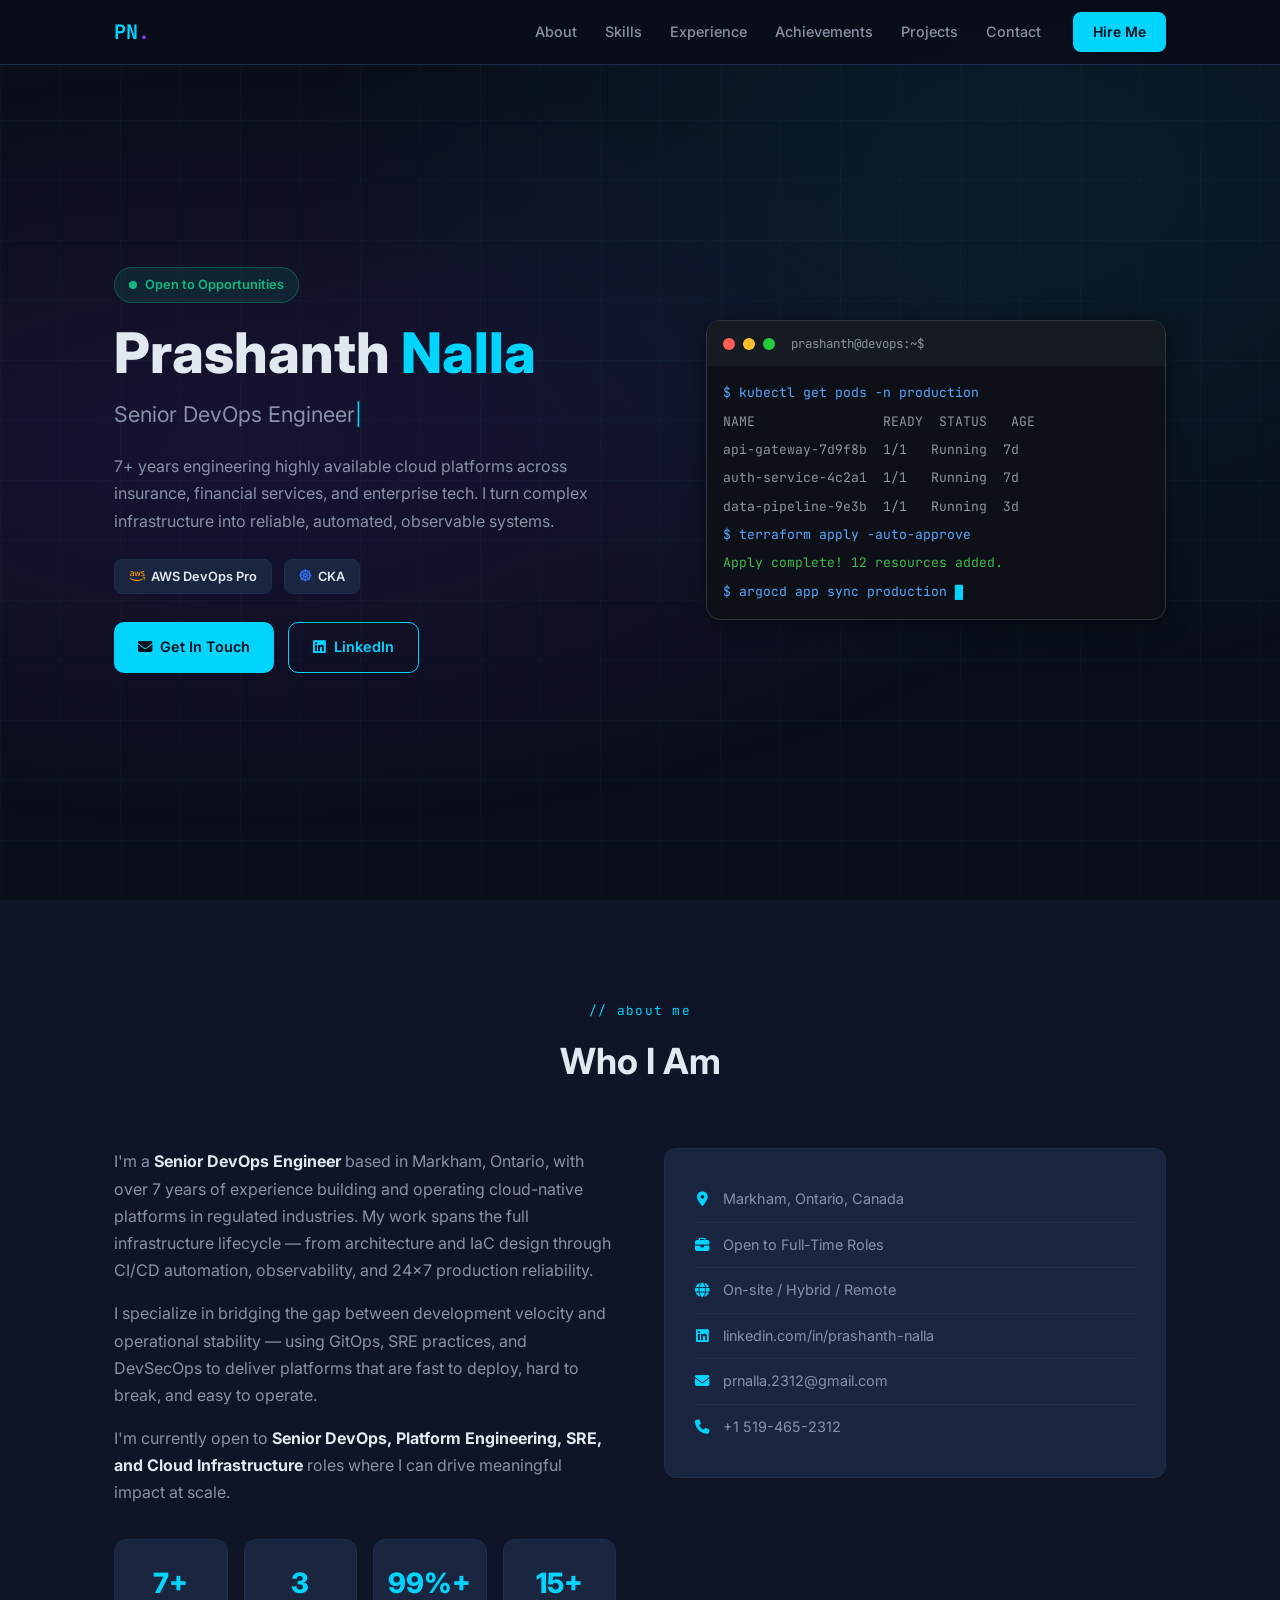
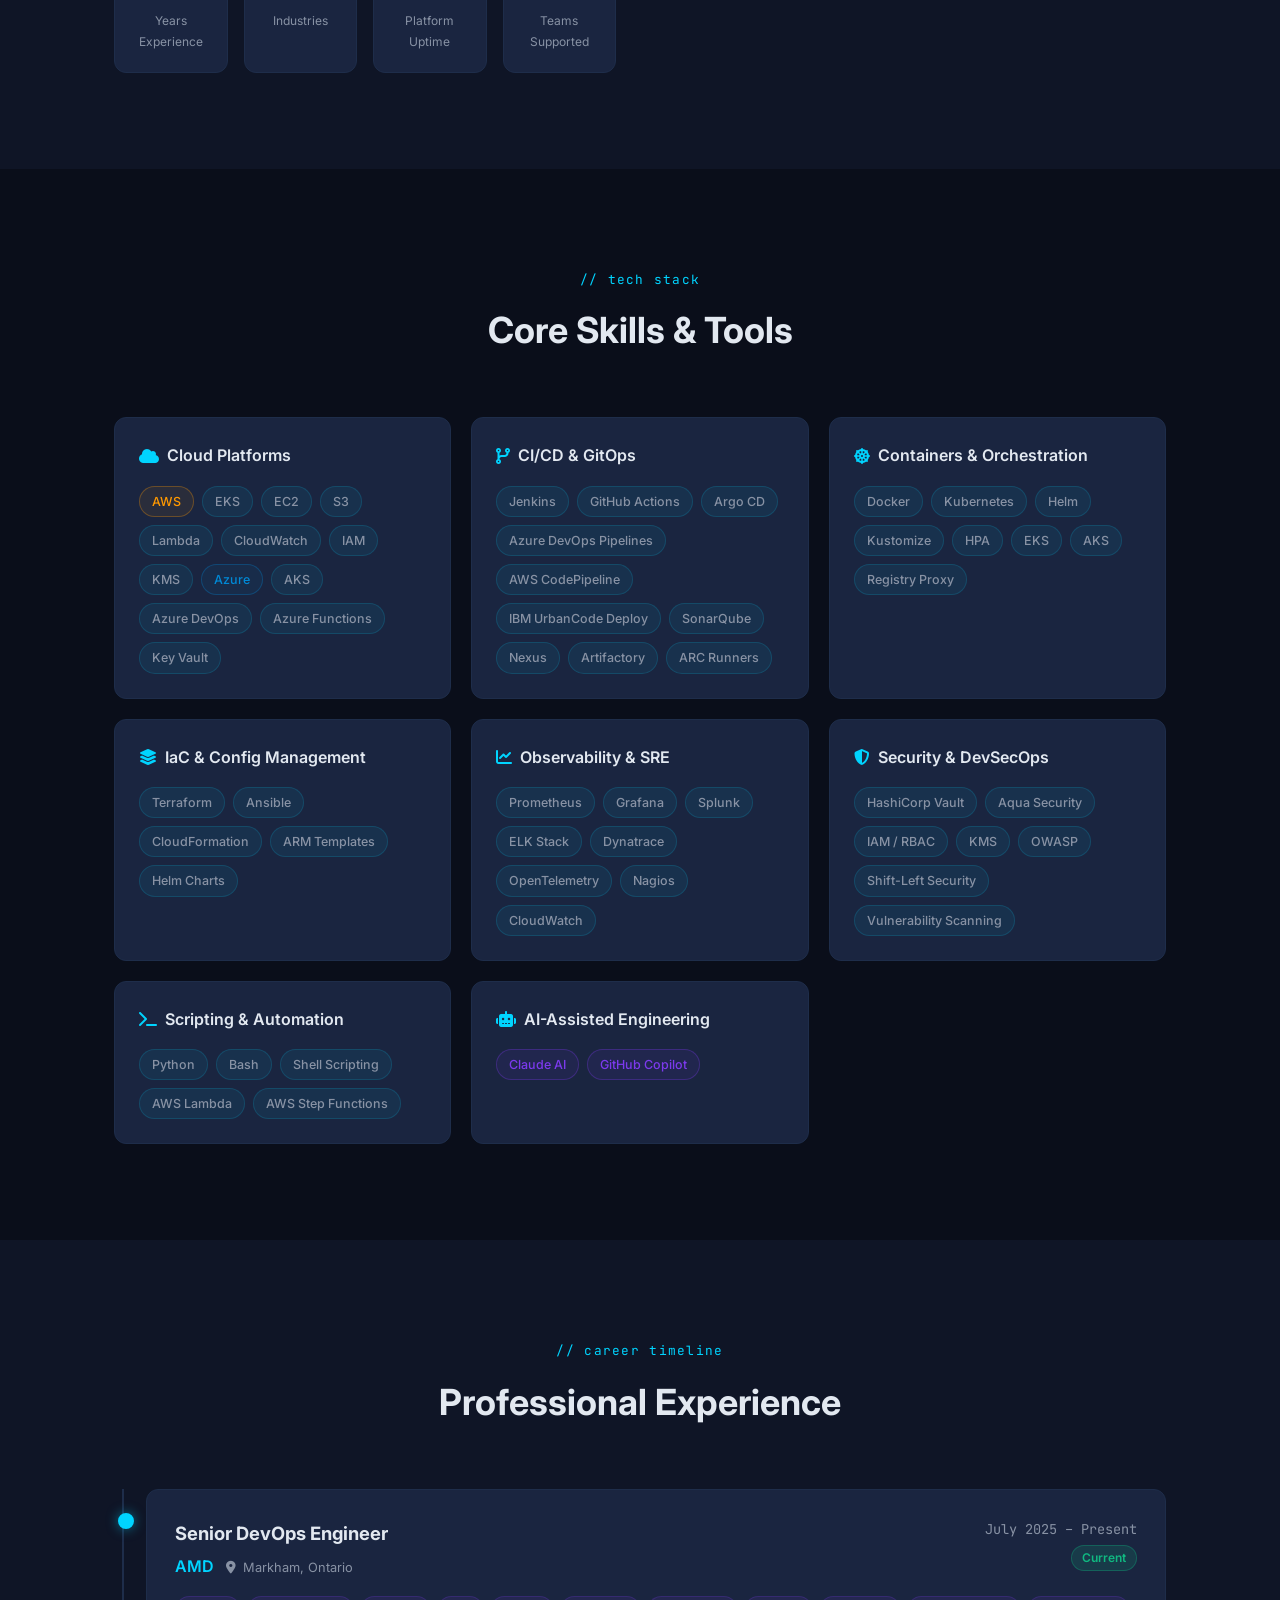
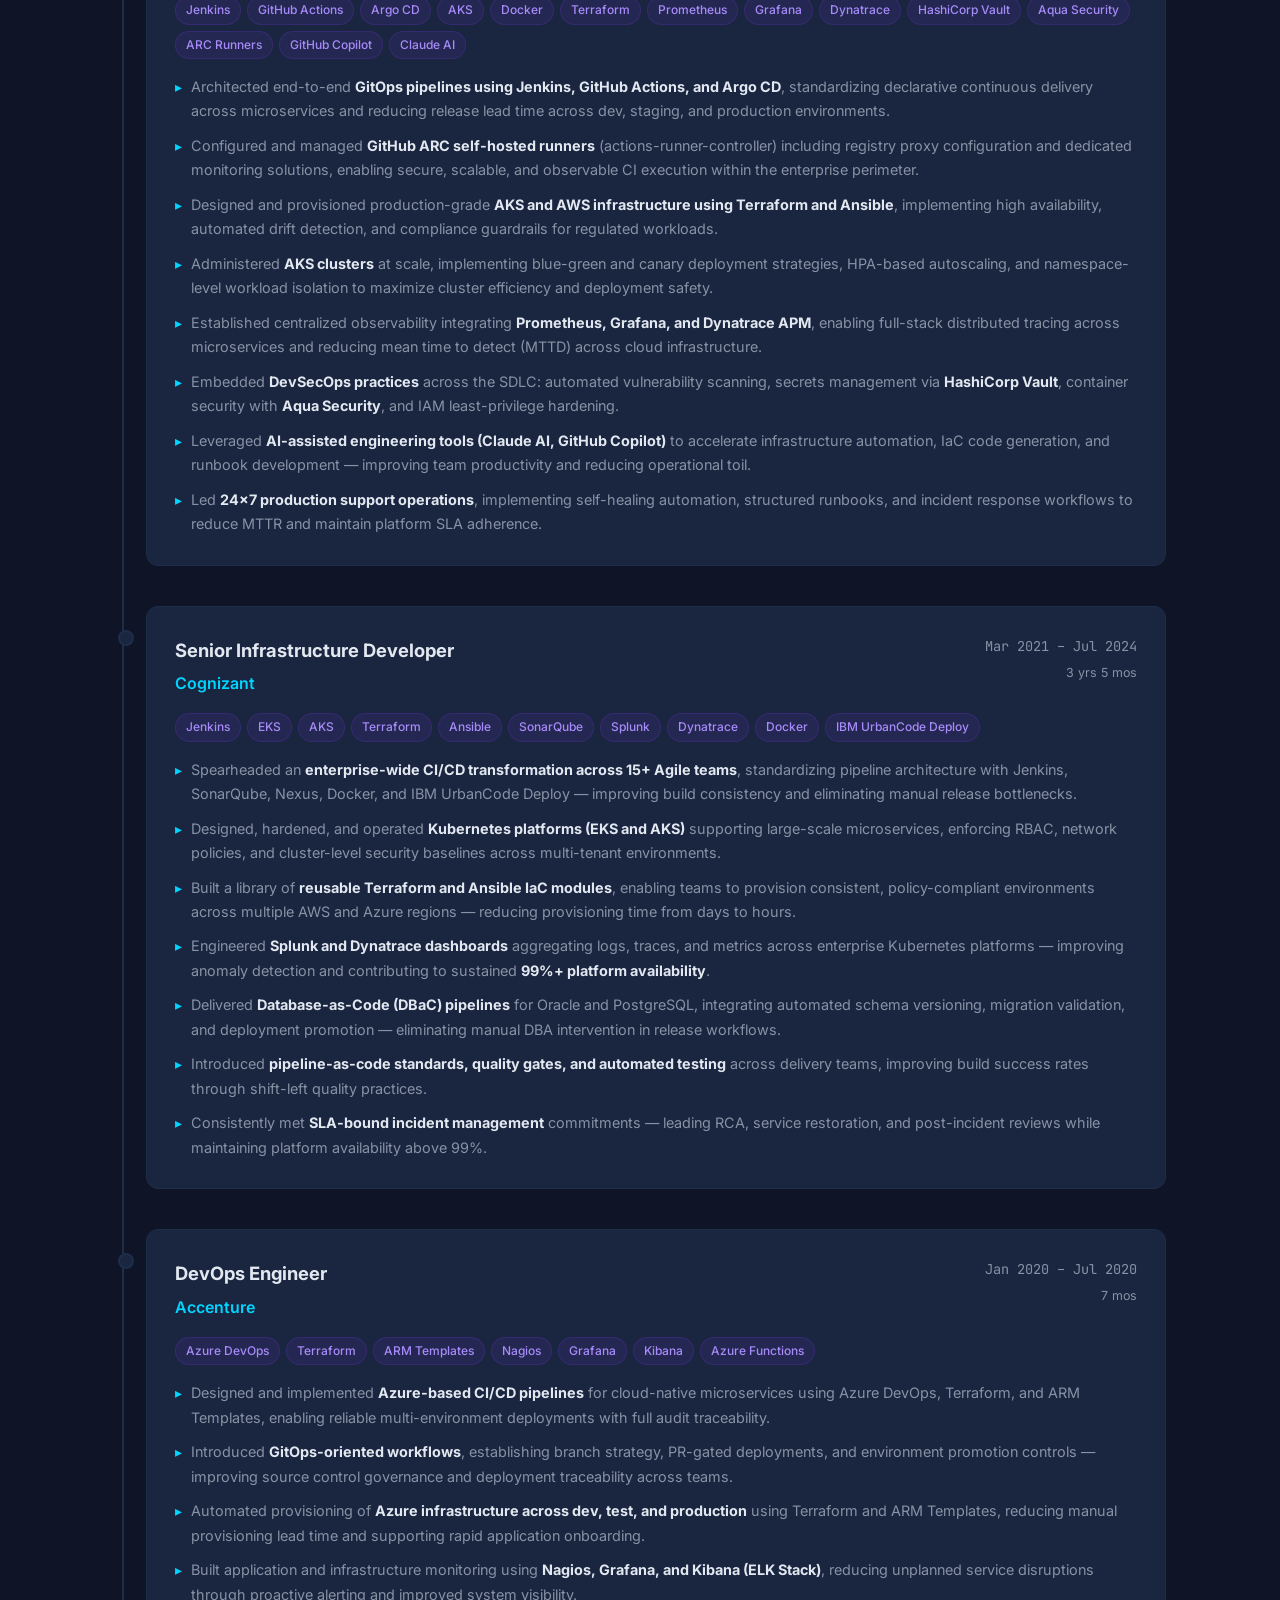
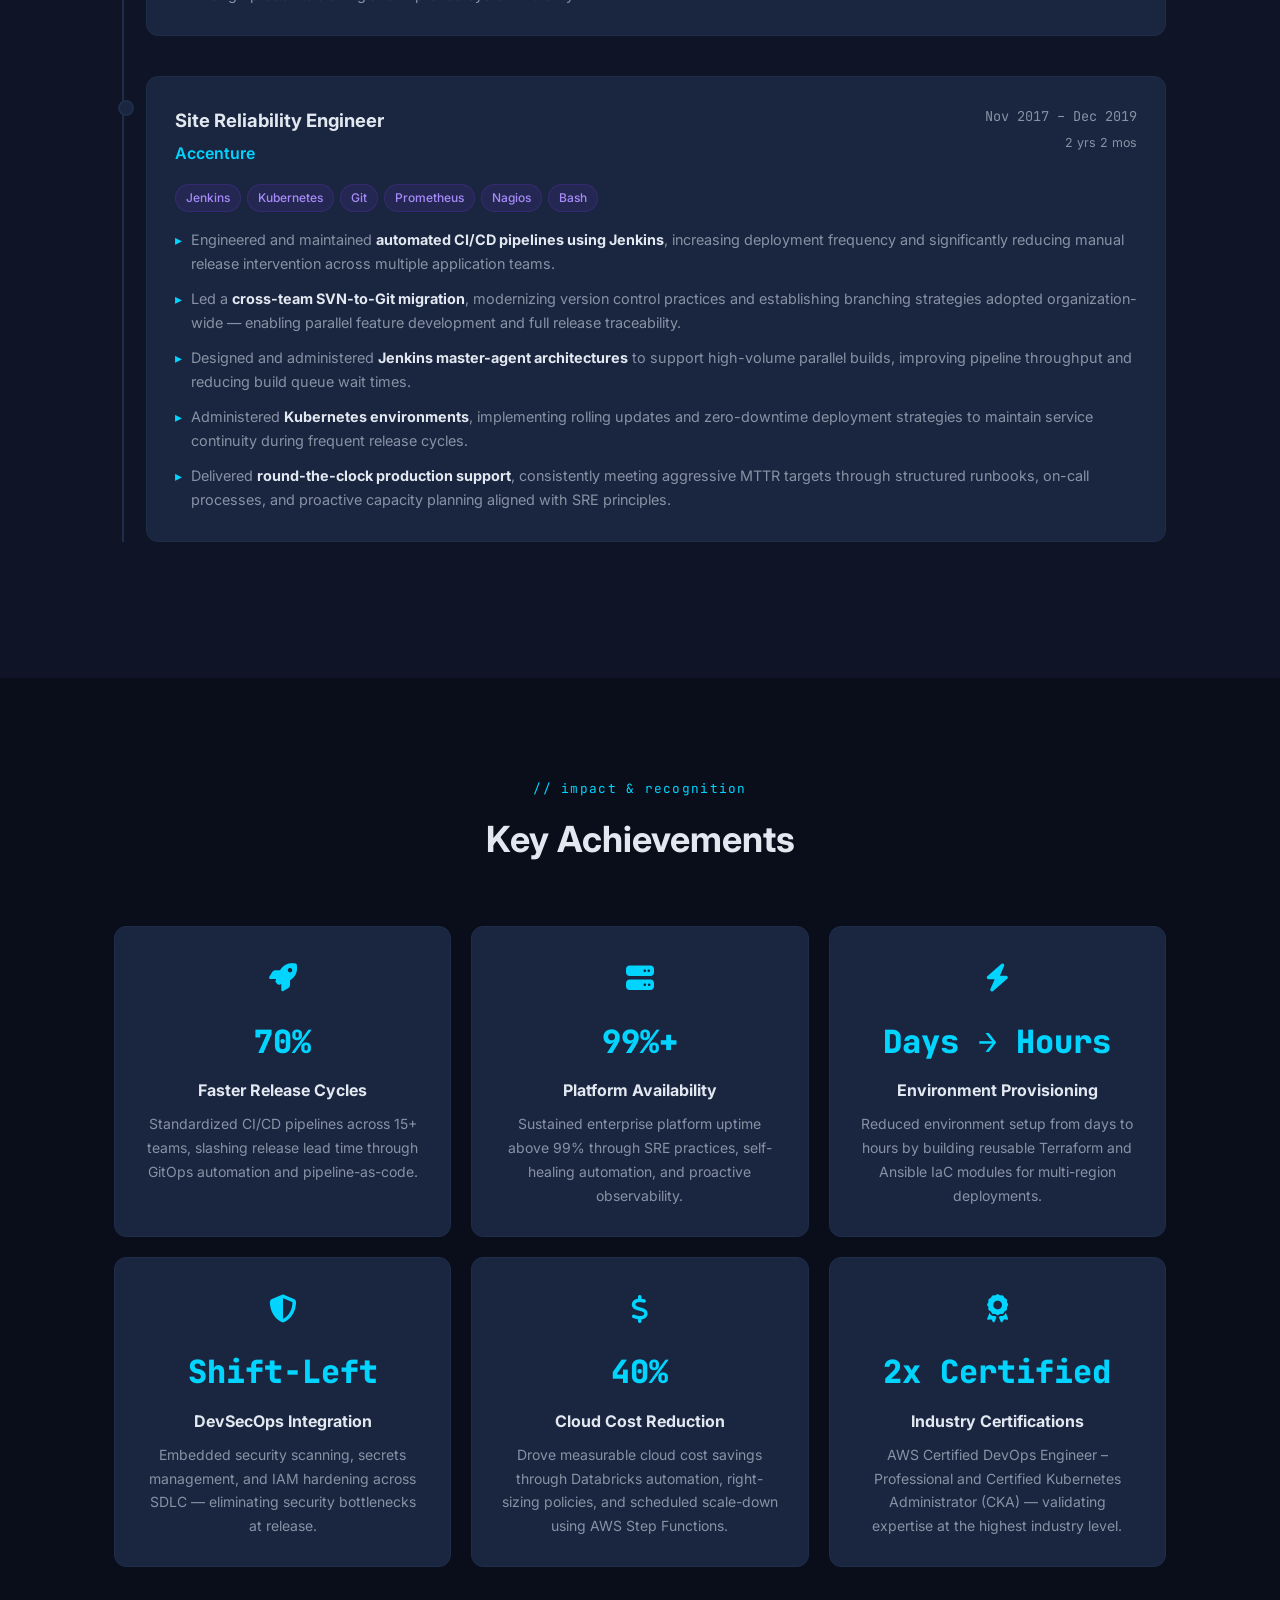
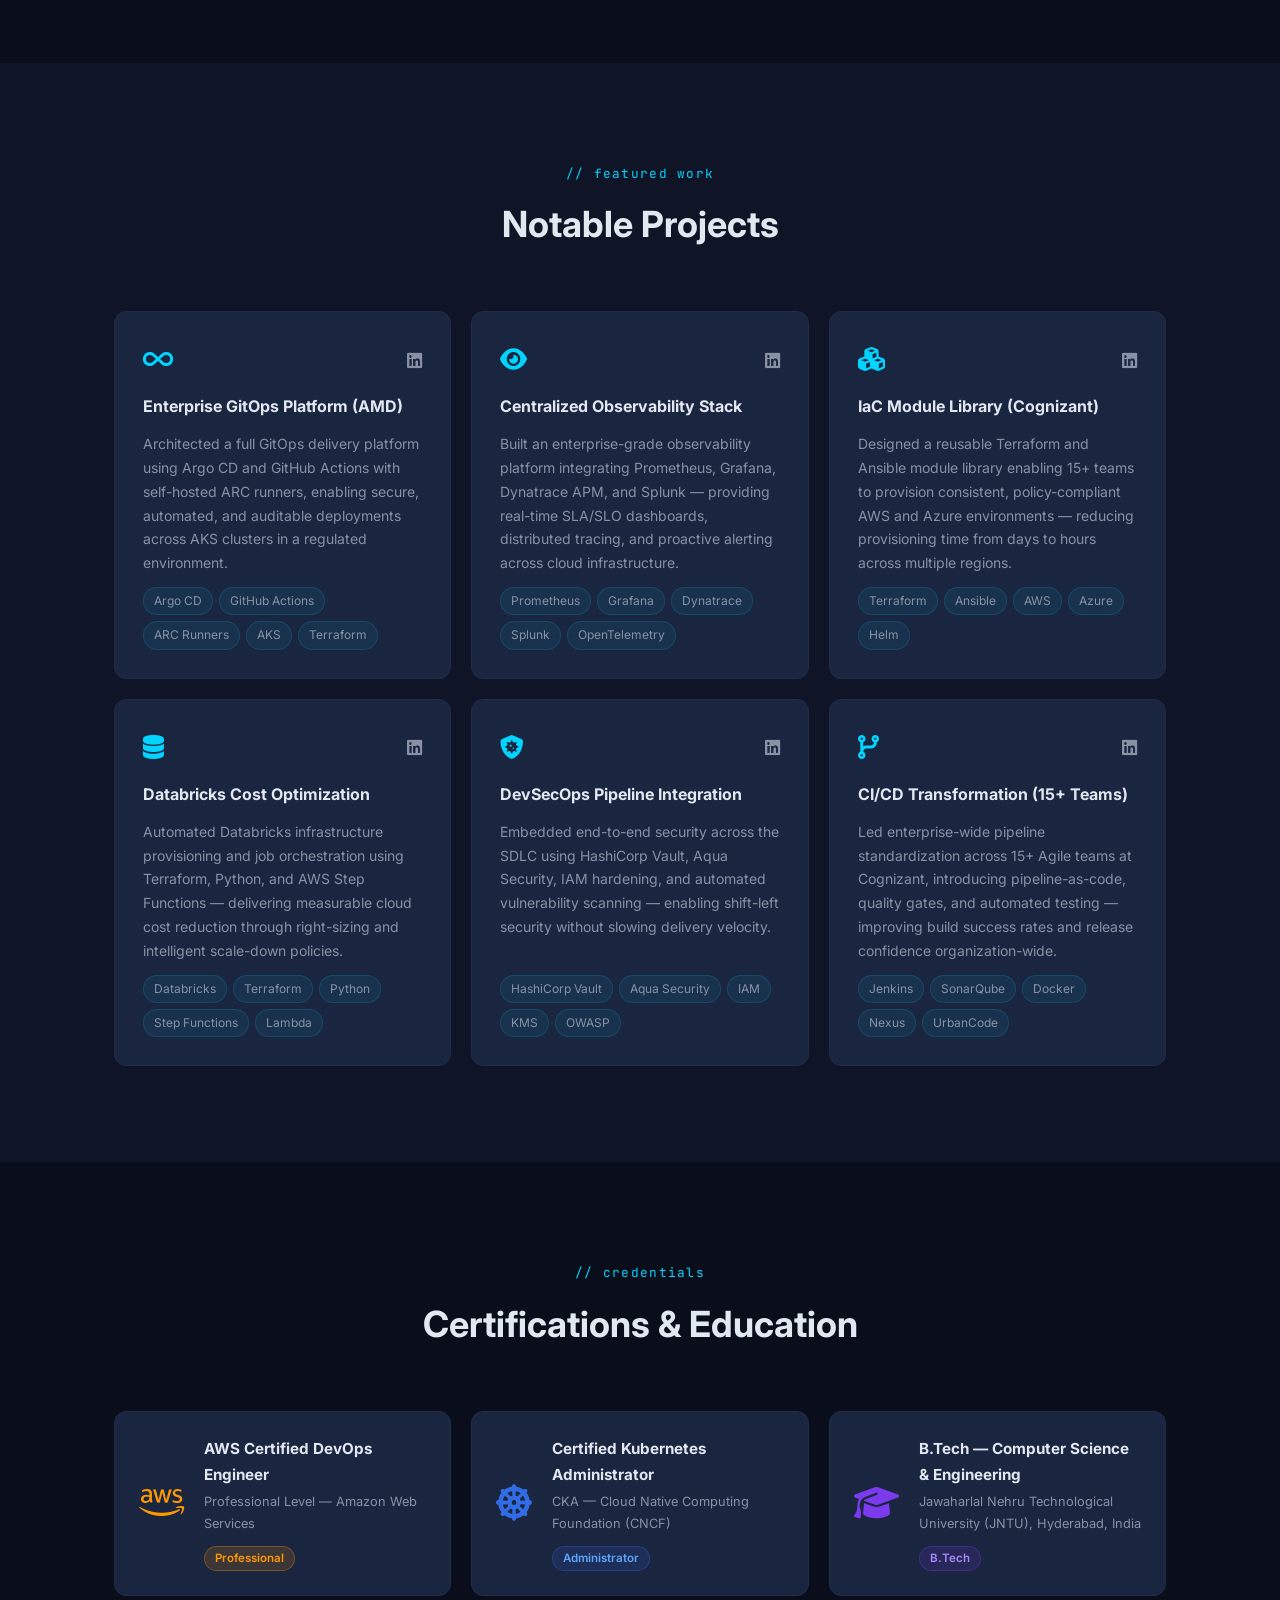
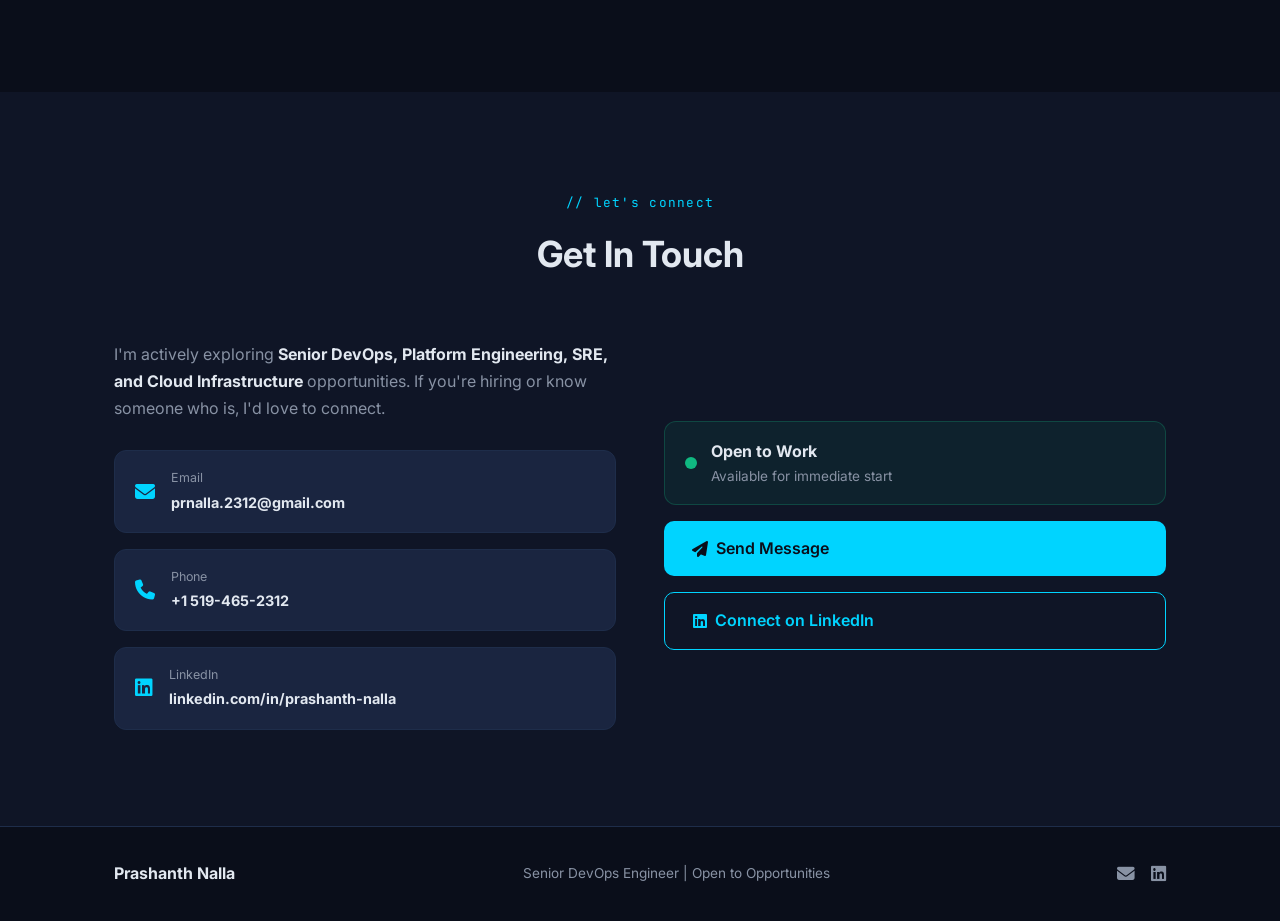
==== index.html @ 785911d6 "Add new professional portfolio site Complete rebuild with modern dark theme, updated experience (AMD" ====
<!DOCTYPE html>
<html lang="en">
<head>
  <meta charset="UTF-8" />
  <meta name="viewport" content="width=device-width, initial-scale=1.0" />
  <meta name="description" content="Prashanth Nalla — Senior DevOps Engineer specializing in Cloud, SRE, GitOps, and Platform Engineering. Open to new opportunities." />
  <meta name="keywords" content="DevOps Engineer, SRE, Platform Engineering, Kubernetes, AWS, Azure, Terraform, GitOps, Cloud Infrastructure" />
  <meta name="author" content="Prashanth Nalla" />
  <title>Prashanth Nalla | Senior DevOps Engineer</title>
  <link rel="stylesheet" href="style.css" />
  <link rel="preconnect" href="https://fonts.googleapis.com" />
  <link rel="preconnect" href="https://fonts.gstatic.com" crossorigin />
  <link href="https://fonts.googleapis.com/css2?family=Inter:wght@300;400;500;600;700&family=JetBrains+Mono:wght@400;500&display=swap" rel="stylesheet" />
  <link rel="stylesheet" href="https://cdnjs.cloudflare.com/ajax/libs/font-awesome/6.5.0/css/all.min.css" />
</head>
<body>

  <!-- NAV -->
  <nav id="navbar">
    <div class="nav-container">
      <a href="#hero" class="nav-logo">PN<span class="dot">.</span></a>
      <ul class="nav-links">
        <li><a href="#about">About</a></li>
        <li><a href="#skills">Skills</a></li>
        <li><a href="#experience">Experience</a></li>
        <li><a href="#achievements">Achievements</a></li>
        <li><a href="#projects">Projects</a></li>
        <li><a href="#contact">Contact</a></li>
      </ul>
      <a href="#contact" class="nav-cta">Hire Me</a>
      <button class="hamburger" id="hamburger" aria-label="Toggle menu">
        <span></span><span></span><span></span>
      </button>
    </div>
  </nav>

  <!-- HERO -->
  <section id="hero">
    <div class="hero-bg">
      <div class="hero-grid"></div>
    </div>
    <div class="hero-content">
      <div class="hero-badge">
        <span class="badge-dot"></span>
        Open to Opportunities
      </div>
      <h1 class="hero-name">Prashanth <span class="accent">Nalla</span></h1>
      <h2 class="hero-title">
        <span class="typing-text" id="typingText"></span><span class="cursor">|</span>
      </h2>
      <p class="hero-summary">
        7+ years engineering highly available cloud platforms across insurance, financial services, and enterprise tech.
        I turn complex infrastructure into reliable, automated, observable systems.
      </p>
      <div class="hero-certs">
        <span class="cert-badge"><i class="fab fa-aws"></i> AWS DevOps Pro</span>
        <span class="cert-badge"><i class="fas fa-dharmachakra"></i> CKA</span>
      </div>
      <div class="hero-actions">
        <a href="mailto:prnalla.2312@gmail.com" class="btn btn-primary"><i class="fas fa-envelope"></i> Get In Touch</a>
        <a href="https://linkedin.com/in/prashanth-nalla-b593a0353" target="_blank" class="btn btn-secondary"><i class="fab fa-linkedin"></i> LinkedIn</a>
      </div>
    </div>
    <div class="hero-terminal">
      <div class="terminal-header">
        <span class="t-dot red"></span>
        <span class="t-dot yellow"></span>
        <span class="t-dot green"></span>
        <span class="t-title">prashanth@devops:~$</span>
      </div>
      <div class="terminal-body">
        <div class="t-line"><span class="t-cmd">$ kubectl get pods -n production</span></div>
        <div class="t-line t-out">NAME&nbsp;&nbsp;&nbsp;&nbsp;&nbsp;&nbsp;&nbsp;&nbsp;&nbsp;&nbsp;&nbsp;&nbsp;&nbsp;&nbsp;&nbsp;&nbsp;READY&nbsp;&nbsp;STATUS&nbsp;&nbsp;&nbsp;AGE</div>
        <div class="t-line t-out">api-gateway-7d9f8b&nbsp;&nbsp;1/1&nbsp;&nbsp;&nbsp;Running&nbsp;&nbsp;7d</div>
        <div class="t-line t-out">auth-service-4c2a1&nbsp;&nbsp;1/1&nbsp;&nbsp;&nbsp;Running&nbsp;&nbsp;7d</div>
        <div class="t-line t-out">data-pipeline-9e3b&nbsp;&nbsp;1/1&nbsp;&nbsp;&nbsp;Running&nbsp;&nbsp;3d</div>
        <div class="t-line"><span class="t-cmd">$ terraform apply -auto-approve</span></div>
        <div class="t-line t-success">Apply complete! 12 resources added.</div>
        <div class="t-line"><span class="t-cmd">$ argocd app sync production <span class="t-blink">&#9607;</span></span></div>
      </div>
    </div>
  </section>

  <!-- ABOUT -->
  <section id="about">
    <div class="container">
      <div class="section-header">
        <span class="section-tag">// about me</span>
        <h2>Who I Am</h2>
      </div>
      <div class="about-grid">
        <div class="about-text">
          <p>
            I'm a <strong>Senior DevOps Engineer</strong> based in Markham, Ontario, with over 7 years of experience
            building and operating cloud-native platforms in regulated industries. My work spans the full infrastructure
            lifecycle — from architecture and IaC design through CI/CD automation, observability, and 24x7 production reliability.
          </p>
          <p>
            I specialize in bridging the gap between development velocity and operational stability — using GitOps,
            SRE practices, and DevSecOps to deliver platforms that are fast to deploy, hard to break, and easy to operate.
          </p>
          <p>
            I'm currently open to <strong>Senior DevOps, Platform Engineering, SRE, and Cloud Infrastructure</strong> roles
            where I can drive meaningful impact at scale.
          </p>
          <div class="about-stats">
            <div class="stat"><span class="stat-num">7+</span><span class="stat-label">Years Experience</span></div>
            <div class="stat"><span class="stat-num">3</span><span class="stat-label">Industries</span></div>
            <div class="stat"><span class="stat-num">99%+</span><span class="stat-label">Platform Uptime</span></div>
            <div class="stat"><span class="stat-num">15+</span><span class="stat-label">Teams Supported</span></div>
          </div>
        </div>
        <div class="about-info">
          <div class="info-card">
            <div class="info-item"><i class="fas fa-map-marker-alt"></i><span>Markham, Ontario, Canada</span></div>
            <div class="info-item"><i class="fas fa-briefcase"></i><span>Open to Full-Time Roles</span></div>
            <div class="info-item"><i class="fas fa-globe"></i><span>On-site / Hybrid / Remote</span></div>
            <div class="info-item"><i class="fab fa-linkedin"></i><a href="https://linkedin.com/in/prashanth-nalla-b593a0353" target="_blank">linkedin.com/in/prashanth-nalla</a></div>
            <div class="info-item"><i class="fas fa-envelope"></i><a href="mailto:prnalla.2312@gmail.com">prnalla.2312@gmail.com</a></div>
            <div class="info-item"><i class="fas fa-phone"></i><span>+1 519-465-2312</span></div>
          </div>
        </div>
      </div>
    </div>
  </section>

  <!-- SKILLS -->
  <section id="skills">
    <div class="container">
      <div class="section-header">
        <span class="section-tag">// tech stack</span>
        <h2>Core Skills &amp; Tools</h2>
      </div>
      <div class="skills-grid">

        <div class="skill-category">
          <div class="skill-cat-header"><i class="fas fa-cloud"></i> Cloud Platforms</div>
          <div class="skill-tags">
            <span class="tag aws">AWS</span><span class="tag">EKS</span><span class="tag">EC2</span>
            <span class="tag">S3</span><span class="tag">Lambda</span><span class="tag">CloudWatch</span>
            <span class="tag">IAM</span><span class="tag">KMS</span>
            <span class="tag azure">Azure</span><span class="tag">AKS</span>
            <span class="tag">Azure DevOps</span><span class="tag">Azure Functions</span><span class="tag">Key Vault</span>
          </div>
        </div>

        <div class="skill-category">
          <div class="skill-cat-header"><i class="fas fa-code-branch"></i> CI/CD &amp; GitOps</div>
          <div class="skill-tags">
            <span class="tag">Jenkins</span><span class="tag">GitHub Actions</span><span class="tag">Argo CD</span>
            <span class="tag">Azure DevOps Pipelines</span><span class="tag">AWS CodePipeline</span>
            <span class="tag">IBM UrbanCode Deploy</span><span class="tag">SonarQube</span>
            <span class="tag">Nexus</span><span class="tag">Artifactory</span><span class="tag">ARC Runners</span>
          </div>
        </div>

        <div class="skill-category">
          <div class="skill-cat-header"><i class="fas fa-dharmachakra"></i> Containers &amp; Orchestration</div>
          <div class="skill-tags">
            <span class="tag">Docker</span><span class="tag">Kubernetes</span><span class="tag">Helm</span>
            <span class="tag">Kustomize</span><span class="tag">HPA</span><span class="tag">EKS</span>
            <span class="tag">AKS</span><span class="tag">Registry Proxy</span>
          </div>
        </div>

        <div class="skill-category">
          <div class="skill-cat-header"><i class="fas fa-layer-group"></i> IaC &amp; Config Management</div>
          <div class="skill-tags">
            <span class="tag">Terraform</span><span class="tag">Ansible</span><span class="tag">CloudFormation</span>
            <span class="tag">ARM Templates</span><span class="tag">Helm Charts</span>
          </div>
        </div>

        <div class="skill-category">
          <div class="skill-cat-header"><i class="fas fa-chart-line"></i> Observability &amp; SRE</div>
          <div class="skill-tags">
            <span class="tag">Prometheus</span><span class="tag">Grafana</span><span class="tag">Splunk</span>
            <span class="tag">ELK Stack</span><span class="tag">Dynatrace</span><span class="tag">OpenTelemetry</span>
            <span class="tag">Nagios</span><span class="tag">CloudWatch</span>
          </div>
        </div>

        <div class="skill-category">
          <div class="skill-cat-header"><i class="fas fa-shield-alt"></i> Security &amp; DevSecOps</div>
          <div class="skill-tags">
            <span class="tag">HashiCorp Vault</span><span class="tag">Aqua Security</span>
            <span class="tag">IAM / RBAC</span><span class="tag">KMS</span><span class="tag">OWASP</span>
            <span class="tag">Shift-Left Security</span><span class="tag">Vulnerability Scanning</span>
          </div>
        </div>

        <div class="skill-category">
          <div class="skill-cat-header"><i class="fas fa-terminal"></i> Scripting &amp; Automation</div>
          <div class="skill-tags">
            <span class="tag">Python</span><span class="tag">Bash</span><span class="tag">Shell Scripting</span>
            <span class="tag">AWS Lambda</span><span class="tag">AWS Step Functions</span>
          </div>
        </div>

        <div class="skill-category">
          <div class="skill-cat-header"><i class="fas fa-robot"></i> AI-Assisted Engineering</div>
          <div class="skill-tags">
            <span class="tag ai">Claude AI</span><span class="tag ai">GitHub Copilot</span>
          </div>
        </div>

      </div>
    </div>
  </section>

  <!-- EXPERIENCE -->
  <section id="experience">
    <div class="container">
      <div class="section-header">
        <span class="section-tag">// career timeline</span>
        <h2>Professional Experience</h2>
      </div>
      <div class="timeline">

        <!-- AMD -->
        <div class="timeline-item">
          <div class="timeline-marker current"></div>
          <div class="timeline-card">
            <div class="tc-header">
              <div>
                <h3 class="tc-role">Senior DevOps Engineer</h3>
                <div class="tc-company">AMD <span class="tc-location"><i class="fas fa-map-marker-alt"></i> Markham, Ontario</span></div>
              </div>
              <div class="tc-meta">
                <span class="tc-date">July 2025 – Present</span>
                <span class="tc-badge current-badge">Current</span>
              </div>
            </div>
            <div class="tc-stack">
              <span class="ts">Jenkins</span><span class="ts">GitHub Actions</span><span class="ts">Argo CD</span>
              <span class="ts">AKS</span><span class="ts">Docker</span><span class="ts">Terraform</span>
              <span class="ts">Prometheus</span><span class="ts">Grafana</span><span class="ts">Dynatrace</span>
              <span class="ts">HashiCorp Vault</span><span class="ts">Aqua Security</span>
              <span class="ts">ARC Runners</span><span class="ts">GitHub Copilot</span><span class="ts">Claude AI</span>
            </div>
            <ul class="tc-bullets">
              <li>Architected end-to-end <strong>GitOps pipelines using Jenkins, GitHub Actions, and Argo CD</strong>, standardizing declarative continuous delivery across microservices and reducing release lead time across dev, staging, and production environments.</li>
              <li>Configured and managed <strong>GitHub ARC self-hosted runners</strong> (actions-runner-controller) including registry proxy configuration and dedicated monitoring solutions, enabling secure, scalable, and observable CI execution within the enterprise perimeter.</li>
              <li>Designed and provisioned production-grade <strong>AKS and AWS infrastructure using Terraform and Ansible</strong>, implementing high availability, automated drift detection, and compliance guardrails for regulated workloads.</li>
              <li>Administered <strong>AKS clusters</strong> at scale, implementing blue-green and canary deployment strategies, HPA-based autoscaling, and namespace-level workload isolation to maximize cluster efficiency and deployment safety.</li>
              <li>Established centralized observability integrating <strong>Prometheus, Grafana, and Dynatrace APM</strong>, enabling full-stack distributed tracing across microservices and reducing mean time to detect (MTTD) across cloud infrastructure.</li>
              <li>Embedded <strong>DevSecOps practices</strong> across the SDLC: automated vulnerability scanning, secrets management via <strong>HashiCorp Vault</strong>, container security with <strong>Aqua Security</strong>, and IAM least-privilege hardening.</li>
              <li>Leveraged <strong>AI-assisted engineering tools (Claude AI, GitHub Copilot)</strong> to accelerate infrastructure automation, IaC code generation, and runbook development — improving team productivity and reducing operational toil.</li>
              <li>Led <strong>24x7 production support operations</strong>, implementing self-healing automation, structured runbooks, and incident response workflows to reduce MTTR and maintain platform SLA adherence.</li>
            </ul>
          </div>
        </div>

        <!-- Cognizant -->
        <div class="timeline-item">
          <div class="timeline-marker"></div>
          <div class="timeline-card">
            <div class="tc-header">
              <div>
                <h3 class="tc-role">Senior Infrastructure Developer</h3>
                <div class="tc-company">Cognizant</div>
              </div>
              <div class="tc-meta">
                <span class="tc-date">Mar 2021 – Jul 2024</span>
                <span class="tc-duration">3 yrs 5 mos</span>
              </div>
            </div>
            <div class="tc-stack">
              <span class="ts">Jenkins</span><span class="ts">EKS</span><span class="ts">AKS</span>
              <span class="ts">Terraform</span><span class="ts">Ansible</span><span class="ts">SonarQube</span>
              <span class="ts">Splunk</span><span class="ts">Dynatrace</span><span class="ts">Docker</span>
              <span class="ts">IBM UrbanCode Deploy</span>
            </div>
            <ul class="tc-bullets">
              <li>Spearheaded an <strong>enterprise-wide CI/CD transformation across 15+ Agile teams</strong>, standardizing pipeline architecture with Jenkins, SonarQube, Nexus, Docker, and IBM UrbanCode Deploy — improving build consistency and eliminating manual release bottlenecks.</li>
              <li>Designed, hardened, and operated <strong>Kubernetes platforms (EKS and AKS)</strong> supporting large-scale microservices, enforcing RBAC, network policies, and cluster-level security baselines across multi-tenant environments.</li>
              <li>Built a library of <strong>reusable Terraform and Ansible IaC modules</strong>, enabling teams to provision consistent, policy-compliant environments across multiple AWS and Azure regions — reducing provisioning time from days to hours.</li>
              <li>Engineered <strong>Splunk and Dynatrace dashboards</strong> aggregating logs, traces, and metrics across enterprise Kubernetes platforms — improving anomaly detection and contributing to sustained <strong>99%+ platform availability</strong>.</li>
              <li>Delivered <strong>Database-as-Code (DBaC) pipelines</strong> for Oracle and PostgreSQL, integrating automated schema versioning, migration validation, and deployment promotion — eliminating manual DBA intervention in release workflows.</li>
              <li>Introduced <strong>pipeline-as-code standards, quality gates, and automated testing</strong> across delivery teams, improving build success rates through shift-left quality practices.</li>
              <li>Consistently met <strong>SLA-bound incident management</strong> commitments — leading RCA, service restoration, and post-incident reviews while maintaining platform availability above 99%.</li>
            </ul>
          </div>
        </div>

        <!-- Accenture DevOps -->
        <div class="timeline-item">
          <div class="timeline-marker"></div>
          <div class="timeline-card">
            <div class="tc-header">
              <div>
                <h3 class="tc-role">DevOps Engineer</h3>
                <div class="tc-company">Accenture</div>
              </div>
              <div class="tc-meta">
                <span class="tc-date">Jan 2020 – Jul 2020</span>
                <span class="tc-duration">7 mos</span>
              </div>
            </div>
            <div class="tc-stack">
              <span class="ts">Azure DevOps</span><span class="ts">Terraform</span><span class="ts">ARM Templates</span>
              <span class="ts">Nagios</span><span class="ts">Grafana</span><span class="ts">Kibana</span><span class="ts">Azure Functions</span>
            </div>
            <ul class="tc-bullets">
              <li>Designed and implemented <strong>Azure-based CI/CD pipelines</strong> for cloud-native microservices using Azure DevOps, Terraform, and ARM Templates, enabling reliable multi-environment deployments with full audit traceability.</li>
              <li>Introduced <strong>GitOps-oriented workflows</strong>, establishing branch strategy, PR-gated deployments, and environment promotion controls — improving source control governance and deployment traceability across teams.</li>
              <li>Automated provisioning of <strong>Azure infrastructure across dev, test, and production</strong> using Terraform and ARM Templates, reducing manual provisioning lead time and supporting rapid application onboarding.</li>
              <li>Built application and infrastructure monitoring using <strong>Nagios, Grafana, and Kibana (ELK Stack)</strong>, reducing unplanned service disruptions through proactive alerting and improved system visibility.</li>
            </ul>
          </div>
        </div>

        <!-- Accenture SRE -->
        <div class="timeline-item">
          <div class="timeline-marker"></div>
          <div class="timeline-card">
            <div class="tc-header">
              <div>
                <h3 class="tc-role">Site Reliability Engineer</h3>
                <div class="tc-company">Accenture</div>
              </div>
              <div class="tc-meta">
                <span class="tc-date">Nov 2017 – Dec 2019</span>
                <span class="tc-duration">2 yrs 2 mos</span>
              </div>
            </div>
            <div class="tc-stack">
              <span class="ts">Jenkins</span><span class="ts">Kubernetes</span><span class="ts">Git</span>
              <span class="ts">Prometheus</span><span class="ts">Nagios</span><span class="ts">Bash</span>
            </div>
            <ul class="tc-bullets">
              <li>Engineered and maintained <strong>automated CI/CD pipelines using Jenkins</strong>, increasing deployment frequency and significantly reducing manual release intervention across multiple application teams.</li>
              <li>Led a <strong>cross-team SVN-to-Git migration</strong>, modernizing version control practices and establishing branching strategies adopted organization-wide — enabling parallel feature development and full release traceability.</li>
              <li>Designed and administered <strong>Jenkins master-agent architectures</strong> to support high-volume parallel builds, improving pipeline throughput and reducing build queue wait times.</li>
              <li>Administered <strong>Kubernetes environments</strong>, implementing rolling updates and zero-downtime deployment strategies to maintain service continuity during frequent release cycles.</li>
              <li>Delivered <strong>round-the-clock production support</strong>, consistently meeting aggressive MTTR targets through structured runbooks, on-call processes, and proactive capacity planning aligned with SRE principles.</li>
            </ul>
          </div>
        </div>

      </div>
    </div>
  </section>

  <!-- ACHIEVEMENTS -->
  <section id="achievements">
    <div class="container">
      <div class="section-header">
        <span class="section-tag">// impact &amp; recognition</span>
        <h2>Key Achievements</h2>
      </div>
      <div class="achievements-grid">
        <div class="achievement-card">
          <div class="ach-icon"><i class="fas fa-rocket"></i></div>
          <div class="ach-metric">70%</div>
          <div class="ach-title">Faster Release Cycles</div>
          <p>Standardized CI/CD pipelines across 15+ teams, slashing release lead time through GitOps automation and pipeline-as-code.</p>
        </div>
        <div class="achievement-card">
          <div class="ach-icon"><i class="fas fa-server"></i></div>
          <div class="ach-metric">99%+</div>
          <div class="ach-title">Platform Availability</div>
          <p>Sustained enterprise platform uptime above 99% through SRE practices, self-healing automation, and proactive observability.</p>
        </div>
        <div class="achievement-card">
          <div class="ach-icon"><i class="fas fa-bolt"></i></div>
          <div class="ach-metric">Days &#8594; Hours</div>
          <div class="ach-title">Environment Provisioning</div>
          <p>Reduced environment setup from days to hours by building reusable Terraform and Ansible IaC modules for multi-region deployments.</p>
        </div>
        <div class="achievement-card">
          <div class="ach-icon"><i class="fas fa-shield-alt"></i></div>
          <div class="ach-metric">Shift-Left</div>
          <div class="ach-title">DevSecOps Integration</div>
          <p>Embedded security scanning, secrets management, and IAM hardening across SDLC — eliminating security bottlenecks at release.</p>
        </div>
        <div class="achievement-card">
          <div class="ach-icon"><i class="fas fa-dollar-sign"></i></div>
          <div class="ach-metric">40%</div>
          <div class="ach-title">Cloud Cost Reduction</div>
          <p>Drove measurable cloud cost savings through Databricks automation, right-sizing policies, and scheduled scale-down using AWS Step Functions.</p>
        </div>
        <div class="achievement-card">
          <div class="ach-icon"><i class="fas fa-award"></i></div>
          <div class="ach-metric">2x Certified</div>
          <div class="ach-title">Industry Certifications</div>
          <p>AWS Certified DevOps Engineer – Professional and Certified Kubernetes Administrator (CKA) — validating expertise at the highest industry level.</p>
        </div>
      </div>
    </div>
  </section>

  <!-- PROJECTS -->
  <section id="projects">
    <div class="container">
      <div class="section-header">
        <span class="section-tag">// featured work</span>
        <h2>Notable Projects</h2>
      </div>
      <div class="projects-grid">

        <div class="project-card">
          <div class="project-header">
            <div class="project-icon"><i class="fas fa-infinity"></i></div>
            <div class="project-links">
              <a href="https://linkedin.com/in/prashanth-nalla-b593a0353" target="_blank" title="LinkedIn"><i class="fab fa-linkedin"></i></a>
            </div>
          </div>
          <h3>Enterprise GitOps Platform (AMD)</h3>
          <p>Architected a full GitOps delivery platform using Argo CD and GitHub Actions with self-hosted ARC runners, enabling secure, automated, and auditable deployments across AKS clusters in a regulated environment.</p>
          <div class="project-tags">
            <span>Argo CD</span><span>GitHub Actions</span><span>ARC Runners</span><span>AKS</span><span>Terraform</span>
          </div>
        </div>

        <div class="project-card">
          <div class="project-header">
            <div class="project-icon"><i class="fas fa-eye"></i></div>
            <div class="project-links">
              <a href="https://linkedin.com/in/prashanth-nalla-b593a0353" target="_blank" title="LinkedIn"><i class="fab fa-linkedin"></i></a>
            </div>
          </div>
          <h3>Centralized Observability Stack</h3>
          <p>Built an enterprise-grade observability platform integrating Prometheus, Grafana, Dynatrace APM, and Splunk — providing real-time SLA/SLO dashboards, distributed tracing, and proactive alerting across cloud infrastructure.</p>
          <div class="project-tags">
            <span>Prometheus</span><span>Grafana</span><span>Dynatrace</span><span>Splunk</span><span>OpenTelemetry</span>
          </div>
        </div>

        <div class="project-card">
          <div class="project-header">
            <div class="project-icon"><i class="fas fa-cubes"></i></div>
            <div class="project-links">
              <a href="https://linkedin.com/in/prashanth-nalla-b593a0353" target="_blank" title="LinkedIn"><i class="fab fa-linkedin"></i></a>
            </div>
          </div>
          <h3>IaC Module Library (Cognizant)</h3>
          <p>Designed a reusable Terraform and Ansible module library enabling 15+ teams to provision consistent, policy-compliant AWS and Azure environments — reducing provisioning time from days to hours across multiple regions.</p>
          <div class="project-tags">
            <span>Terraform</span><span>Ansible</span><span>AWS</span><span>Azure</span><span>Helm</span>
          </div>
        </div>

        <div class="project-card">
          <div class="project-header">
            <div class="project-icon"><i class="fas fa-database"></i></div>
            <div class="project-links">
              <a href="https://linkedin.com/in/prashanth-nalla-b593a0353" target="_blank" title="LinkedIn"><i class="fab fa-linkedin"></i></a>
            </div>
          </div>
          <h3>Databricks Cost Optimization</h3>
          <p>Automated Databricks infrastructure provisioning and job orchestration using Terraform, Python, and AWS Step Functions — delivering measurable cloud cost reduction through right-sizing and intelligent scale-down policies.</p>
          <div class="project-tags">
            <span>Databricks</span><span>Terraform</span><span>Python</span><span>Step Functions</span><span>Lambda</span>
          </div>
        </div>

        <div class="project-card">
          <div class="project-header">
            <div class="project-icon"><i class="fas fa-shield-virus"></i></div>
            <div class="project-links">
              <a href="https://linkedin.com/in/prashanth-nalla-b593a0353" target="_blank" title="LinkedIn"><i class="fab fa-linkedin"></i></a>
            </div>
          </div>
          <h3>DevSecOps Pipeline Integration</h3>
          <p>Embedded end-to-end security across the SDLC using HashiCorp Vault, Aqua Security, IAM hardening, and automated vulnerability scanning — enabling shift-left security without slowing delivery velocity.</p>
          <div class="project-tags">
            <span>HashiCorp Vault</span><span>Aqua Security</span><span>IAM</span><span>KMS</span><span>OWASP</span>
          </div>
        </div>

        <div class="project-card">
          <div class="project-header">
            <div class="project-icon"><i class="fas fa-code-branch"></i></div>
            <div class="project-links">
              <a href="https://linkedin.com/in/prashanth-nalla-b593a0353" target="_blank" title="LinkedIn"><i class="fab fa-linkedin"></i></a>
            </div>
          </div>
          <h3>CI/CD Transformation (15+ Teams)</h3>
          <p>Led enterprise-wide pipeline standardization across 15+ Agile teams at Cognizant, introducing pipeline-as-code, quality gates, and automated testing — improving build success rates and release confidence organization-wide.</p>
          <div class="project-tags">
            <span>Jenkins</span><span>SonarQube</span><span>Docker</span><span>Nexus</span><span>UrbanCode</span>
          </div>
        </div>

      </div>
    </div>
  </section>

  <!-- CERTIFICATIONS & EDUCATION -->
  <section id="certs">
    <div class="container">
      <div class="section-header">
        <span class="section-tag">// credentials</span>
        <h2>Certifications &amp; Education</h2>
      </div>
      <div class="certs-grid">
        <div class="cert-card">
          <div class="cert-logo"><i class="fab fa-aws"></i></div>
          <div class="cert-info">
            <h3>AWS Certified DevOps Engineer</h3>
            <p>Professional Level — Amazon Web Services</p>
            <span class="cert-level pro">Professional</span>
          </div>
        </div>
        <div class="cert-card">
          <div class="cert-logo cka"><i class="fas fa-dharmachakra"></i></div>
          <div class="cert-info">
            <h3>Certified Kubernetes Administrator</h3>
            <p>CKA — Cloud Native Computing Foundation (CNCF)</p>
            <span class="cert-level cka-badge">Administrator</span>
          </div>
        </div>
        <div class="cert-card edu">
          <div class="cert-logo edu-logo"><i class="fas fa-graduation-cap"></i></div>
          <div class="cert-info">
            <h3>B.Tech — Computer Science &amp; Engineering</h3>
            <p>Jawaharlal Nehru Technological University (JNTU), Hyderabad, India</p>
            <span class="cert-level edu-badge">B.Tech</span>
          </div>
        </div>
      </div>
    </div>
  </section>

  <!-- CONTACT -->
  <section id="contact">
    <div class="container">
      <div class="section-header">
        <span class="section-tag">// let's connect</span>
        <h2>Get In Touch</h2>
      </div>
      <div class="contact-wrapper">
        <div class="contact-text">
          <p>I'm actively exploring <strong>Senior DevOps, Platform Engineering, SRE, and Cloud Infrastructure</strong> opportunities.
          If you're hiring or know someone who is, I'd love to connect.</p>
          <div class="contact-links">
            <a href="mailto:prnalla.2312@gmail.com" class="contact-link">
              <i class="fas fa-envelope"></i>
              <div><span>Email</span><strong>prnalla.2312@gmail.com</strong></div>
            </a>
            <a href="tel:+15194652312" class="contact-link">
              <i class="fas fa-phone"></i>
              <div><span>Phone</span><strong>+1 519-465-2312</strong></div>
            </a>
            <a href="https://linkedin.com/in/prashanth-nalla-b593a0353" target="_blank" class="contact-link">
              <i class="fab fa-linkedin"></i>
              <div><span>LinkedIn</span><strong>linkedin.com/in/prashanth-nalla</strong></div>
            </a>
          </div>
        </div>
        <div class="contact-cta">
          <div class="open-to-work">
            <div class="otw-dot"></div>
            <div>
              <strong>Open to Work</strong>
              <p>Available for immediate start</p>
            </div>
          </div>
          <a href="mailto:prnalla.2312@gmail.com?subject=DevOps%20Opportunity%20for%20Prashanth%20Nalla" class="btn btn-primary btn-lg">
            <i class="fas fa-paper-plane"></i> Send Message
          </a>
          <a href="https://linkedin.com/in/prashanth-nalla-b593a0353" target="_blank" class="btn btn-secondary btn-lg">
            <i class="fab fa-linkedin"></i> Connect on LinkedIn
          </a>
        </div>
      </div>
    </div>
  </section>

  <!-- FOOTER -->
  <footer>
    <div class="container">
      <div class="footer-content">
        <span class="footer-logo">Prashanth Nalla</span>
        <span class="footer-copy">Senior DevOps Engineer | Open to Opportunities</span>
        <div class="footer-links">
          <a href="mailto:prnalla.2312@gmail.com"><i class="fas fa-envelope"></i></a>
          <a href="https://linkedin.com/in/prashanth-nalla-b593a0353" target="_blank"><i class="fab fa-linkedin"></i></a>
        </div>
      </div>
    </div>
  </footer>

  <script src="script.js"></script>
</body>
</html>
---- style.css ----
/* ===== RESET & BASE ===== */
*, *::before, *::after { box-sizing: border-box; margin: 0; padding: 0; }

:root {
  --bg:        #0a0e1a;
  --bg2:       #0f1526;
  --bg3:       #141d35;
  --surface:   #1a2540;
  --border:    #1e2d4a;
  --accent:    #00d4ff;
  --accent2:   #7c3aed;
  --green:     #10b981;
  --yellow:    #f59e0b;
  --text:      #e2e8f0;
  --text-muted:#8892a4;
  --aws:       #ff9900;
  --azure:     #0089d6;
  --radius:    12px;
  --shadow:    0 4px 24px rgba(0,0,0,0.4);
}

html { scroll-behavior: smooth; }

body {
  font-family: 'Inter', sans-serif;
  background: var(--bg);
  color: var(--text);
  line-height: 1.7;
  overflow-x: hidden;
}

a { color: var(--accent); text-decoration: none; transition: opacity .2s; }
a:hover { opacity: .8; }

.container { max-width: 1100px; margin: 0 auto; padding: 0 24px; }

/* ===== NAVBAR ===== */
#navbar {
  position: fixed; top: 0; left: 0; right: 0; z-index: 1000;
  background: rgba(10,14,26,.92);
  backdrop-filter: blur(12px);
  border-bottom: 1px solid var(--border);
  transition: all .3s;
}
.nav-container {
  max-width: 1100px; margin: 0 auto; padding: 0 24px;
  display: flex; align-items: center; gap: 32px; height: 64px;
}
.nav-logo { font-family: 'JetBrains Mono', monospace; font-size: 1.25rem; font-weight: 700; color: var(--accent); }
.nav-logo .dot { color: var(--accent2); }
.nav-links { display: flex; list-style: none; gap: 28px; margin-left: auto; }
.nav-links a { color: var(--text-muted); font-size: .9rem; font-weight: 500; transition: color .2s; }
.nav-links a:hover { color: var(--accent); }
.nav-cta {
  background: var(--accent); color: var(--bg) !important;
  padding: 8px 20px; border-radius: 8px; font-weight: 600; font-size: .875rem;
  transition: transform .2s, box-shadow .2s;
}
.nav-cta:hover { transform: translateY(-1px); box-shadow: 0 4px 16px rgba(0,212,255,.35); opacity: 1; }

.hamburger { display: none; flex-direction: column; gap: 5px; background: none; border: none; cursor: pointer; padding: 4px; }
.hamburger span { width: 24px; height: 2px; background: var(--text); border-radius: 2px; transition: all .3s; }

/* ===== SECTION HEADERS ===== */
section { padding: 96px 0; }
.section-header { text-align: center; margin-bottom: 56px; }
.section-tag { font-family: 'JetBrains Mono', monospace; font-size: .8rem; color: var(--accent); letter-spacing: .1em; }
.section-header h2 { font-size: 2.25rem; font-weight: 700; margin-top: 8px; color: var(--text); }

/* ===== BUTTONS ===== */
.btn {
  display: inline-flex; align-items: center; gap: 8px;
  padding: 12px 24px; border-radius: 10px;
  font-weight: 600; font-size: .9rem; transition: all .2s; cursor: pointer; border: none;
}
.btn-primary { background: var(--accent); color: var(--bg); }
.btn-primary:hover { transform: translateY(-2px); box-shadow: 0 6px 20px rgba(0,212,255,.4); opacity: 1; }
.btn-secondary { background: transparent; color: var(--accent); border: 1.5px solid var(--accent); }
.btn-secondary:hover { background: rgba(0,212,255,.08); transform: translateY(-2px); opacity: 1; }
.btn-lg { padding: 14px 28px; font-size: 1rem; }

/* ===== HERO ===== */
#hero {
  min-height: 100vh; display: flex; align-items: center;
  padding: 80px 24px 40px;
  position: relative; overflow: hidden;
  gap: 48px; flex-wrap: wrap;
  max-width: 1100px; margin: 0 auto;
}
.hero-bg {
  position: fixed; inset: 0; z-index: -1;
  background: radial-gradient(ellipse at 20% 50%, rgba(124,58,237,.12) 0%, transparent 60%),
              radial-gradient(ellipse at 80% 20%, rgba(0,212,255,.08) 0%, transparent 50%);
}
.hero-grid {
  position: absolute; inset: 0;
  background-image:
    linear-gradient(rgba(0,212,255,.03) 1px, transparent 1px),
    linear-gradient(90deg, rgba(0,212,255,.03) 1px, transparent 1px);
  background-size: 60px 60px;
}
.hero-content { flex: 1; min-width: 300px; }
.hero-badge {
  display: inline-flex; align-items: center; gap: 8px;
  background: rgba(16,185,129,.12); border: 1px solid rgba(16,185,129,.3);
  color: var(--green); padding: 6px 14px; border-radius: 100px;
  font-size: .8rem; font-weight: 600; margin-bottom: 20px;
}
.badge-dot { width: 8px; height: 8px; background: var(--green); border-radius: 50%; animation: pulse 2s infinite; }
@keyframes pulse { 0%,100%{opacity:1;transform:scale(1)} 50%{opacity:.5;transform:scale(.8)} }

.hero-name { font-size: clamp(2.2rem, 5vw, 3.5rem); font-weight: 800; line-height: 1.1; margin-bottom: 12px; }
.accent { color: var(--accent); }
.hero-title { font-size: clamp(1rem, 2.5vw, 1.35rem); color: var(--text-muted); font-weight: 400; min-height: 2rem; margin-bottom: 20px; }
.cursor { color: var(--accent); animation: blink 1s infinite; }
@keyframes blink { 0%,100%{opacity:1} 50%{opacity:0} }
.hero-summary { color: var(--text-muted); font-size: 1rem; max-width: 520px; margin-bottom: 24px; }

.hero-certs { display: flex; gap: 12px; flex-wrap: wrap; margin-bottom: 28px; }
.cert-badge {
  display: inline-flex; align-items: center; gap: 6px;
  background: var(--surface); border: 1px solid var(--border);
  padding: 6px 14px; border-radius: 8px; font-size: .8rem; font-weight: 600; color: var(--text);
}
.cert-badge .fab.fa-aws { color: var(--aws); }
.cert-badge .fas.fa-dharmachakra { color: #326ce5; }
.hero-actions { display: flex; gap: 14px; flex-wrap: wrap; }

/* TERMINAL */
.hero-terminal {
  flex: 1; min-width: 300px; max-width: 460px;
  background: #0d1117; border: 1px solid #30363d;
  border-radius: 14px; overflow: hidden; box-shadow: var(--shadow);
  font-family: 'JetBrains Mono', monospace; font-size: .82rem;
}
.terminal-header {
  background: #161b22; padding: 12px 16px;
  display: flex; align-items: center; gap: 8px;
}
.t-dot { width: 12px; height: 12px; border-radius: 50%; }
.t-dot.red { background: #ff5f56; }
.t-dot.yellow { background: #ffbd2e; }
.t-dot.green { background: #27c93f; }
.t-title { color: #8b949e; margin-left: 8px; font-size: .78rem; }
.terminal-body { padding: 16px; display: flex; flex-direction: column; gap: 6px; }
.t-line { white-space: pre-wrap; word-break: break-all; }
.t-cmd { color: #58a6ff; }
.t-out { color: #8b949e; }
.t-success { color: #3fb950; }
.t-blink { animation: blink 1s infinite; color: var(--accent); }

/* ===== ABOUT ===== */
#about { background: var(--bg2); }
.about-grid { display: grid; grid-template-columns: 1fr 1fr; gap: 48px; align-items: start; }
.about-text p { color: var(--text-muted); margin-bottom: 16px; }
.about-text strong { color: var(--text); }
.about-stats { display: grid; grid-template-columns: repeat(4,1fr); gap: 16px; margin-top: 32px; }
.stat { text-align: center; background: var(--surface); border: 1px solid var(--border); border-radius: var(--radius); padding: 20px 12px; }
.stat-num { display: block; font-size: 1.75rem; font-weight: 800; color: var(--accent); }
.stat-label { font-size: .75rem; color: var(--text-muted); margin-top: 4px; display: block; }

.info-card { background: var(--surface); border: 1px solid var(--border); border-radius: var(--radius); padding: 28px; }
.info-item { display: flex; align-items: center; gap: 12px; padding: 10px 0; border-bottom: 1px solid var(--border); color: var(--text-muted); font-size: .9rem; }
.info-item:last-child { border-bottom: none; }
.info-item i { color: var(--accent); width: 18px; text-align: center; flex-shrink: 0; }
.info-item a { color: var(--text-muted); }
.info-item a:hover { color: var(--accent); }

/* ===== SKILLS ===== */
.skills-grid { display: grid; grid-template-columns: repeat(auto-fit, minmax(280px,1fr)); gap: 20px; }
.skill-category { background: var(--surface); border: 1px solid var(--border); border-radius: var(--radius); padding: 24px; }
.skill-cat-header { font-weight: 600; color: var(--text); margin-bottom: 16px; display: flex; align-items: center; gap: 8px; }
.skill-cat-header i { color: var(--accent); }
.skill-tags { display: flex; flex-wrap: wrap; gap: 8px; }
.tag {
  background: rgba(0,212,255,.07); border: 1px solid rgba(0,212,255,.15);
  color: var(--text-muted); padding: 4px 12px; border-radius: 100px; font-size: .78rem; font-weight: 500;
  transition: all .2s;
}
.tag:hover { background: rgba(0,212,255,.15); color: var(--text); }
.tag.aws { color: var(--aws); border-color: rgba(255,153,0,.3); background: rgba(255,153,0,.07); }
.tag.azure { color: var(--azure); border-color: rgba(0,137,214,.3); background: rgba(0,137,214,.07); }
.tag.ai { color: var(--accent2); border-color: rgba(124,58,237,.3); background: rgba(124,58,237,.08); }

/* ===== TIMELINE ===== */
#experience { background: var(--bg2); }
.timeline { position: relative; padding-left: 32px; }
.timeline::before { content: ''; position: absolute; left: 8px; top: 0; bottom: 0; width: 2px; background: var(--border); }
.timeline-item { position: relative; margin-bottom: 40px; }
.timeline-marker {
  position: absolute; left: -28px; top: 24px;
  width: 16px; height: 16px; border-radius: 50%;
  background: var(--surface); border: 2px solid var(--border);
}
.timeline-marker.current { background: var(--accent); border-color: var(--accent); box-shadow: 0 0 12px rgba(0,212,255,.5); }

.timeline-card { background: var(--surface); border: 1px solid var(--border); border-radius: var(--radius); padding: 28px; transition: border-color .2s; }
.timeline-card:hover { border-color: rgba(0,212,255,.3); }

.tc-header { display: flex; justify-content: space-between; align-items: flex-start; flex-wrap: wrap; gap: 12px; margin-bottom: 16px; }
.tc-role { font-size: 1.15rem; font-weight: 700; color: var(--text); }
.tc-company { color: var(--accent); font-weight: 600; margin-top: 4px; }
.tc-location { color: var(--text-muted); font-size: .8rem; font-weight: 400; margin-left: 8px; }
.tc-location i { margin-right: 3px; }
.tc-meta { text-align: right; }
.tc-date { display: block; font-size: .85rem; color: var(--text-muted); font-family: 'JetBrains Mono', monospace; }
.tc-duration { font-size: .78rem; color: var(--text-muted); }
.tc-badge { display: inline-block; padding: 2px 10px; border-radius: 100px; font-size: .75rem; font-weight: 600; margin-top: 4px; }
.current-badge { background: rgba(16,185,129,.15); color: var(--green); border: 1px solid rgba(16,185,129,.3); }

.tc-stack { display: flex; flex-wrap: wrap; gap: 6px; margin-bottom: 16px; }
.ts {
  background: rgba(124,58,237,.1); border: 1px solid rgba(124,58,237,.2);
  color: #a78bfa; padding: 3px 10px; border-radius: 100px; font-size: .75rem; font-weight: 500;
}
.tc-bullets { list-style: none; display: flex; flex-direction: column; gap: 10px; }
.tc-bullets li { color: var(--text-muted); font-size: .9rem; padding-left: 16px; position: relative; }
.tc-bullets li::before { content: '▸'; position: absolute; left: 0; color: var(--accent); }
.tc-bullets strong { color: var(--text); }

/* ===== ACHIEVEMENTS ===== */
.achievements-grid { display: grid; grid-template-columns: repeat(auto-fit, minmax(260px,1fr)); gap: 20px; }
.achievement-card {
  background: var(--surface); border: 1px solid var(--border); border-radius: var(--radius);
  padding: 28px; text-align: center; transition: transform .2s, border-color .2s;
}
.achievement-card:hover { transform: translateY(-4px); border-color: rgba(0,212,255,.3); }
.ach-icon { font-size: 1.75rem; color: var(--accent); margin-bottom: 12px; }
.ach-metric { font-size: 2rem; font-weight: 800; color: var(--accent); font-family: 'JetBrains Mono', monospace; }
.ach-title { font-weight: 700; color: var(--text); margin: 8px 0; }
.achievement-card p { color: var(--text-muted); font-size: .875rem; }

/* ===== PROJECTS ===== */
#projects { background: var(--bg2); }
.projects-grid { display: grid; grid-template-columns: repeat(auto-fit, minmax(300px,1fr)); gap: 20px; }
.project-card {
  background: var(--surface); border: 1px solid var(--border); border-radius: var(--radius);
  padding: 28px; display: flex; flex-direction: column; gap: 12px;
  transition: transform .2s, border-color .2s;
}
.project-card:hover { transform: translateY(-4px); border-color: rgba(0,212,255,.3); }
.project-header { display: flex; justify-content: space-between; align-items: center; }
.project-icon { font-size: 1.5rem; color: var(--accent); }
.project-links a { color: var(--text-muted); font-size: 1.1rem; transition: color .2s; }
.project-links a:hover { color: var(--accent); }
.project-card h3 { font-size: 1rem; font-weight: 700; color: var(--text); }
.project-card p { color: var(--text-muted); font-size: .875rem; flex: 1; }
.project-tags { display: flex; flex-wrap: wrap; gap: 6px; margin-top: auto; }
.project-tags span {
  background: rgba(0,212,255,.07); border: 1px solid rgba(0,212,255,.15);
  color: var(--text-muted); padding: 3px 10px; border-radius: 100px; font-size: .75rem;
}

/* ===== CERTS ===== */
.certs-grid { display: grid; grid-template-columns: repeat(auto-fit, minmax(280px,1fr)); gap: 20px; }
.cert-card {
  background: var(--surface); border: 1px solid var(--border); border-radius: var(--radius);
  padding: 24px; display: flex; align-items: center; gap: 20px;
  transition: border-color .2s;
}
.cert-card:hover { border-color: rgba(0,212,255,.3); }
.cert-logo { font-size: 2.25rem; color: var(--aws); flex-shrink: 0; }
.cert-logo.cka { color: #326ce5; }
.cert-logo.edu-logo { color: var(--accent2); }
.cert-info h3 { font-size: .95rem; font-weight: 700; color: var(--text); margin-bottom: 4px; }
.cert-info p { color: var(--text-muted); font-size: .8rem; margin-bottom: 8px; }
.cert-level { display: inline-block; padding: 2px 10px; border-radius: 100px; font-size: .72rem; font-weight: 600; }
.cert-level.pro { background: rgba(255,153,0,.15); color: var(--aws); border: 1px solid rgba(255,153,0,.3); }
.cert-level.cka-badge { background: rgba(50,108,229,.15); color: #60a5fa; border: 1px solid rgba(50,108,229,.3); }
.cert-level.edu-badge { background: rgba(124,58,237,.15); color: #a78bfa; border: 1px solid rgba(124,58,237,.3); }

/* ===== CONTACT ===== */
#contact { background: var(--bg2); }
.contact-wrapper { display: grid; grid-template-columns: 1fr 1fr; gap: 48px; align-items: center; }
.contact-text p { color: var(--text-muted); margin-bottom: 28px; }
.contact-text strong { color: var(--text); }
.contact-links { display: flex; flex-direction: column; gap: 16px; }
.contact-link {
  display: flex; align-items: center; gap: 16px;
  background: var(--surface); border: 1px solid var(--border); border-radius: var(--radius);
  padding: 16px 20px; color: var(--text); transition: border-color .2s, transform .2s;
}
.contact-link:hover { border-color: rgba(0,212,255,.3); transform: translateX(4px); opacity: 1; }
.contact-link i { font-size: 1.25rem; color: var(--accent); flex-shrink: 0; }
.contact-link span { font-size: .78rem; color: var(--text-muted); display: block; }
.contact-link strong { font-size: .9rem; color: var(--text); }
.contact-cta { display: flex; flex-direction: column; gap: 16px; }
.open-to-work {
  display: flex; align-items: center; gap: 14px;
  background: rgba(16,185,129,.08); border: 1px solid rgba(16,185,129,.25);
  border-radius: var(--radius); padding: 16px 20px;
}
.otw-dot { width: 12px; height: 12px; background: var(--green); border-radius: 50%; flex-shrink: 0; animation: pulse 2s infinite; }
.open-to-work strong { color: var(--text); display: block; }
.open-to-work p { color: var(--text-muted); font-size: .85rem; }

/* ===== FOOTER ===== */
footer { background: var(--bg); border-top: 1px solid var(--border); padding: 32px 0; }
.footer-content { display: flex; align-items: center; justify-content: space-between; flex-wrap: wrap; gap: 16px; }
.footer-logo { font-weight: 700; color: var(--text); }
.footer-copy { color: var(--text-muted); font-size: .85rem; }
.footer-links { display: flex; gap: 16px; }
.footer-links a { color: var(--text-muted); font-size: 1.1rem; transition: color .2s; }
.footer-links a:hover { color: var(--accent); }

/* ===== SCROLL ANIMATIONS ===== */
.fade-in { opacity: 0; transform: translateY(24px); transition: opacity .6s ease, transform .6s ease; }
.fade-in.visible { opacity: 1; transform: translateY(0); }

/* ===== RESPONSIVE ===== */
@media (max-width: 768px) {
  .nav-links, .nav-cta { display: none; }
  .hamburger { display: flex; }
  .nav-links.open {
    display: flex; flex-direction: column;
    position: absolute; top: 64px; left: 0; right: 0;
    background: var(--bg2); border-bottom: 1px solid var(--border);
    padding: 16px 24px; gap: 16px;
  }
  #hero { flex-direction: column; padding-top: 96px; }
  .hero-terminal { max-width: 100%; }
  .about-grid { grid-template-columns: 1fr; }
  .about-stats { grid-template-columns: repeat(2,1fr); }
  .contact-wrapper { grid-template-columns: 1fr; }
  .section-header h2 { font-size: 1.75rem; }
  section { padding: 64px 0; }
  .tc-header { flex-direction: column; }
  .tc-meta { text-align: left; }
}

@media (max-width: 480px) {
  .about-stats { grid-template-columns: repeat(2,1fr); }
  .hero-actions { flex-direction: column; }
  .btn { justify-content: center; }
}
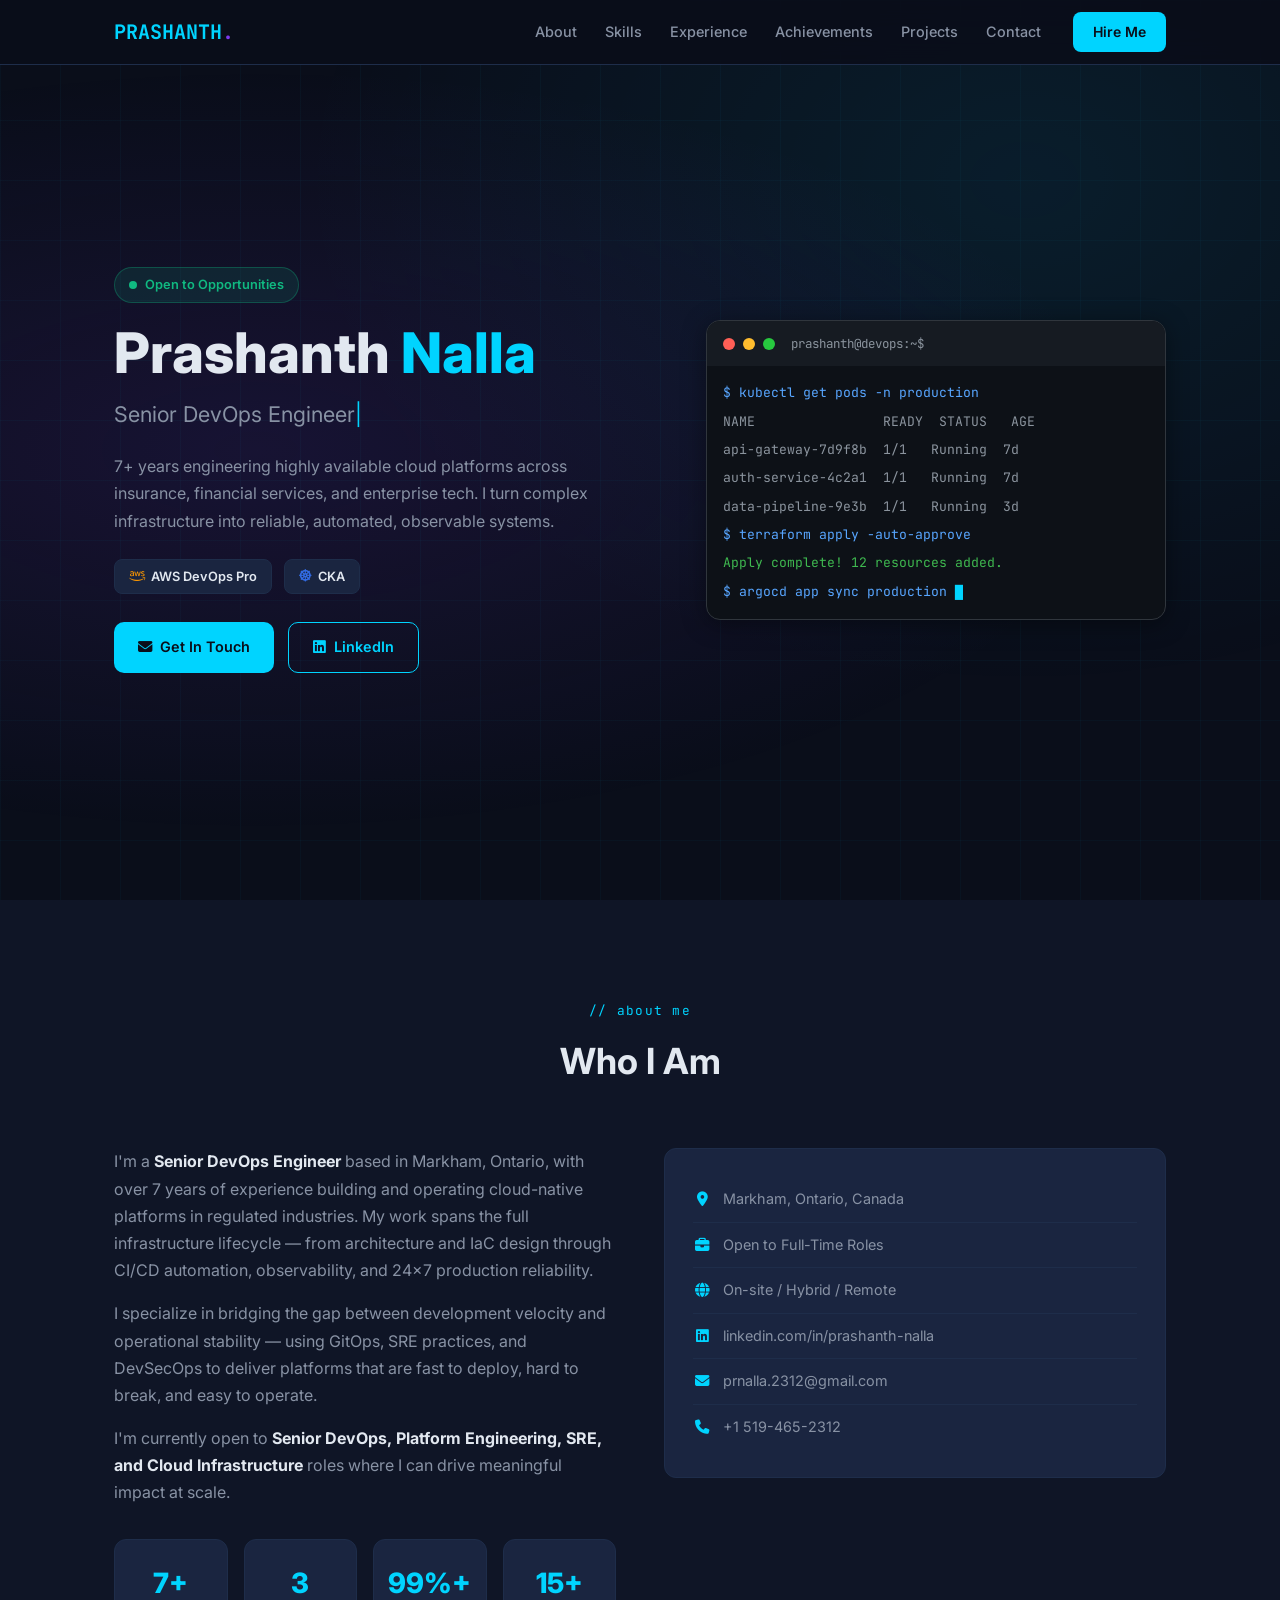
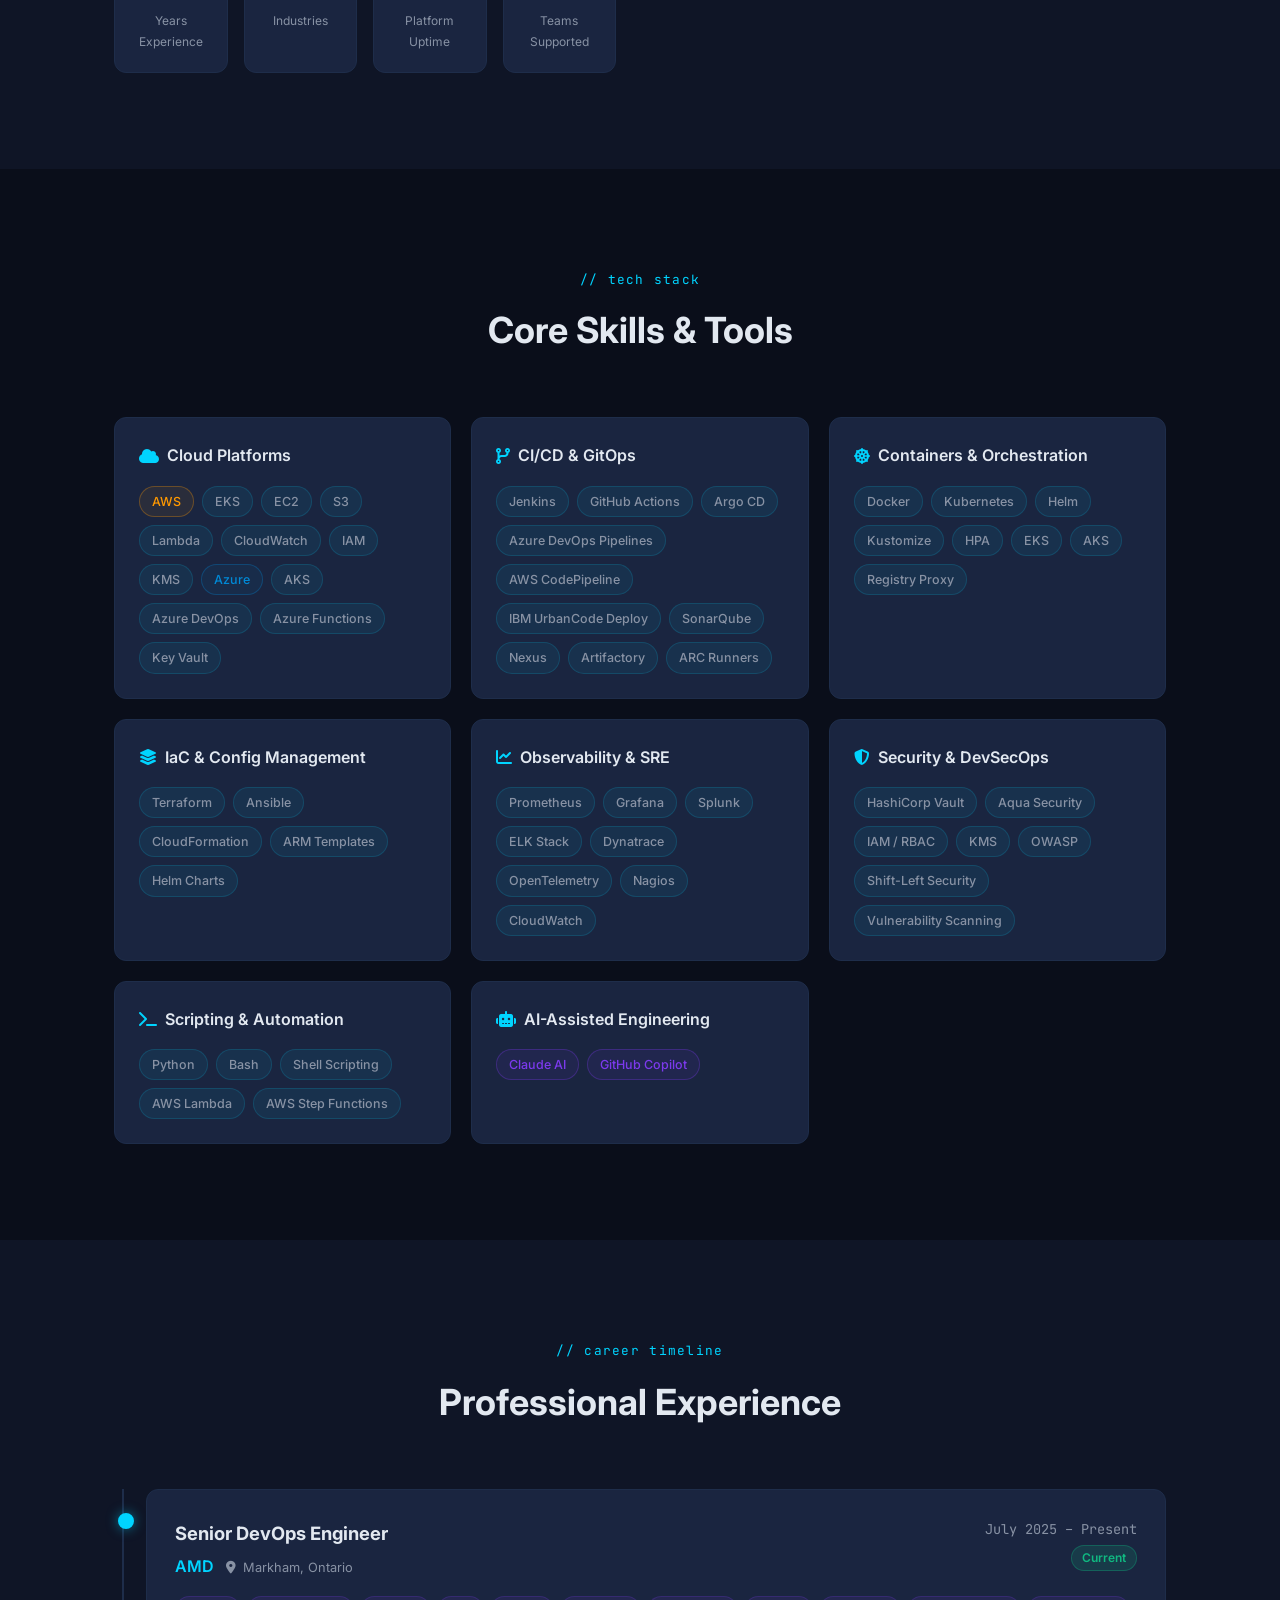
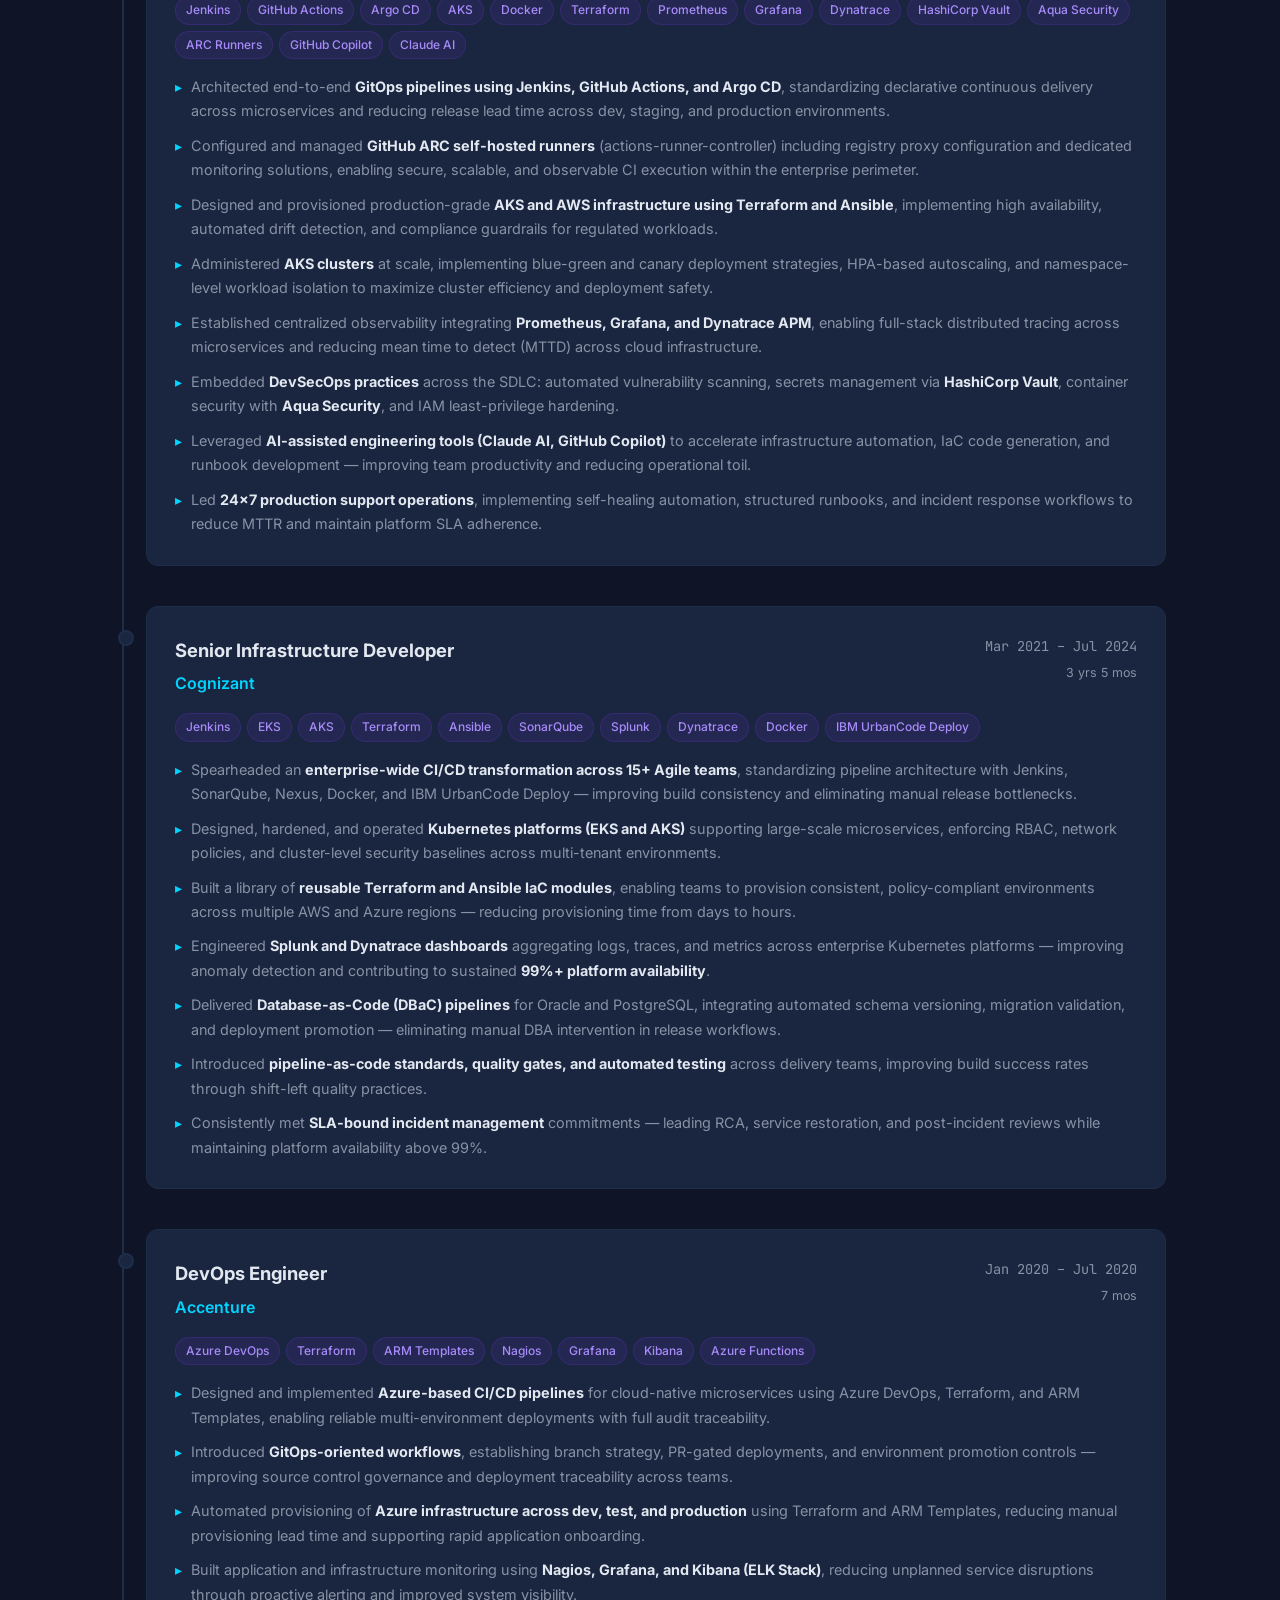
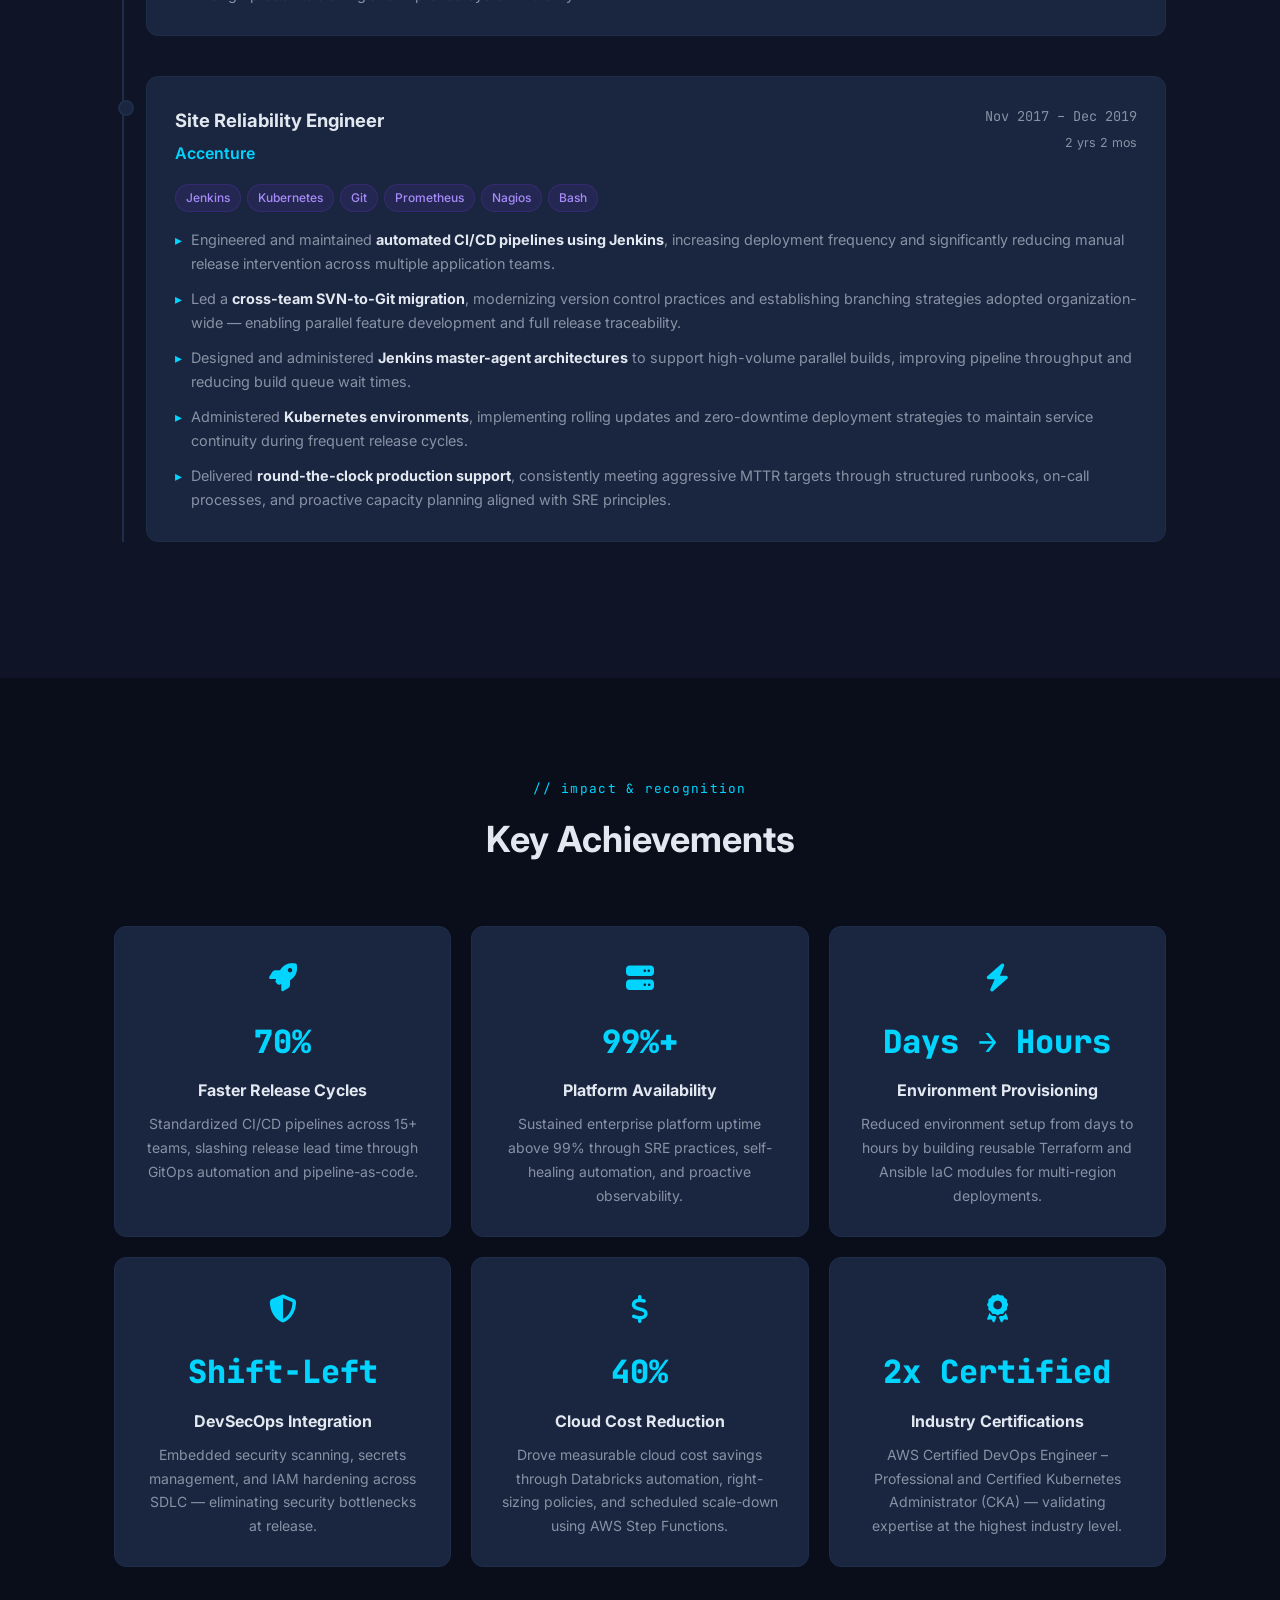
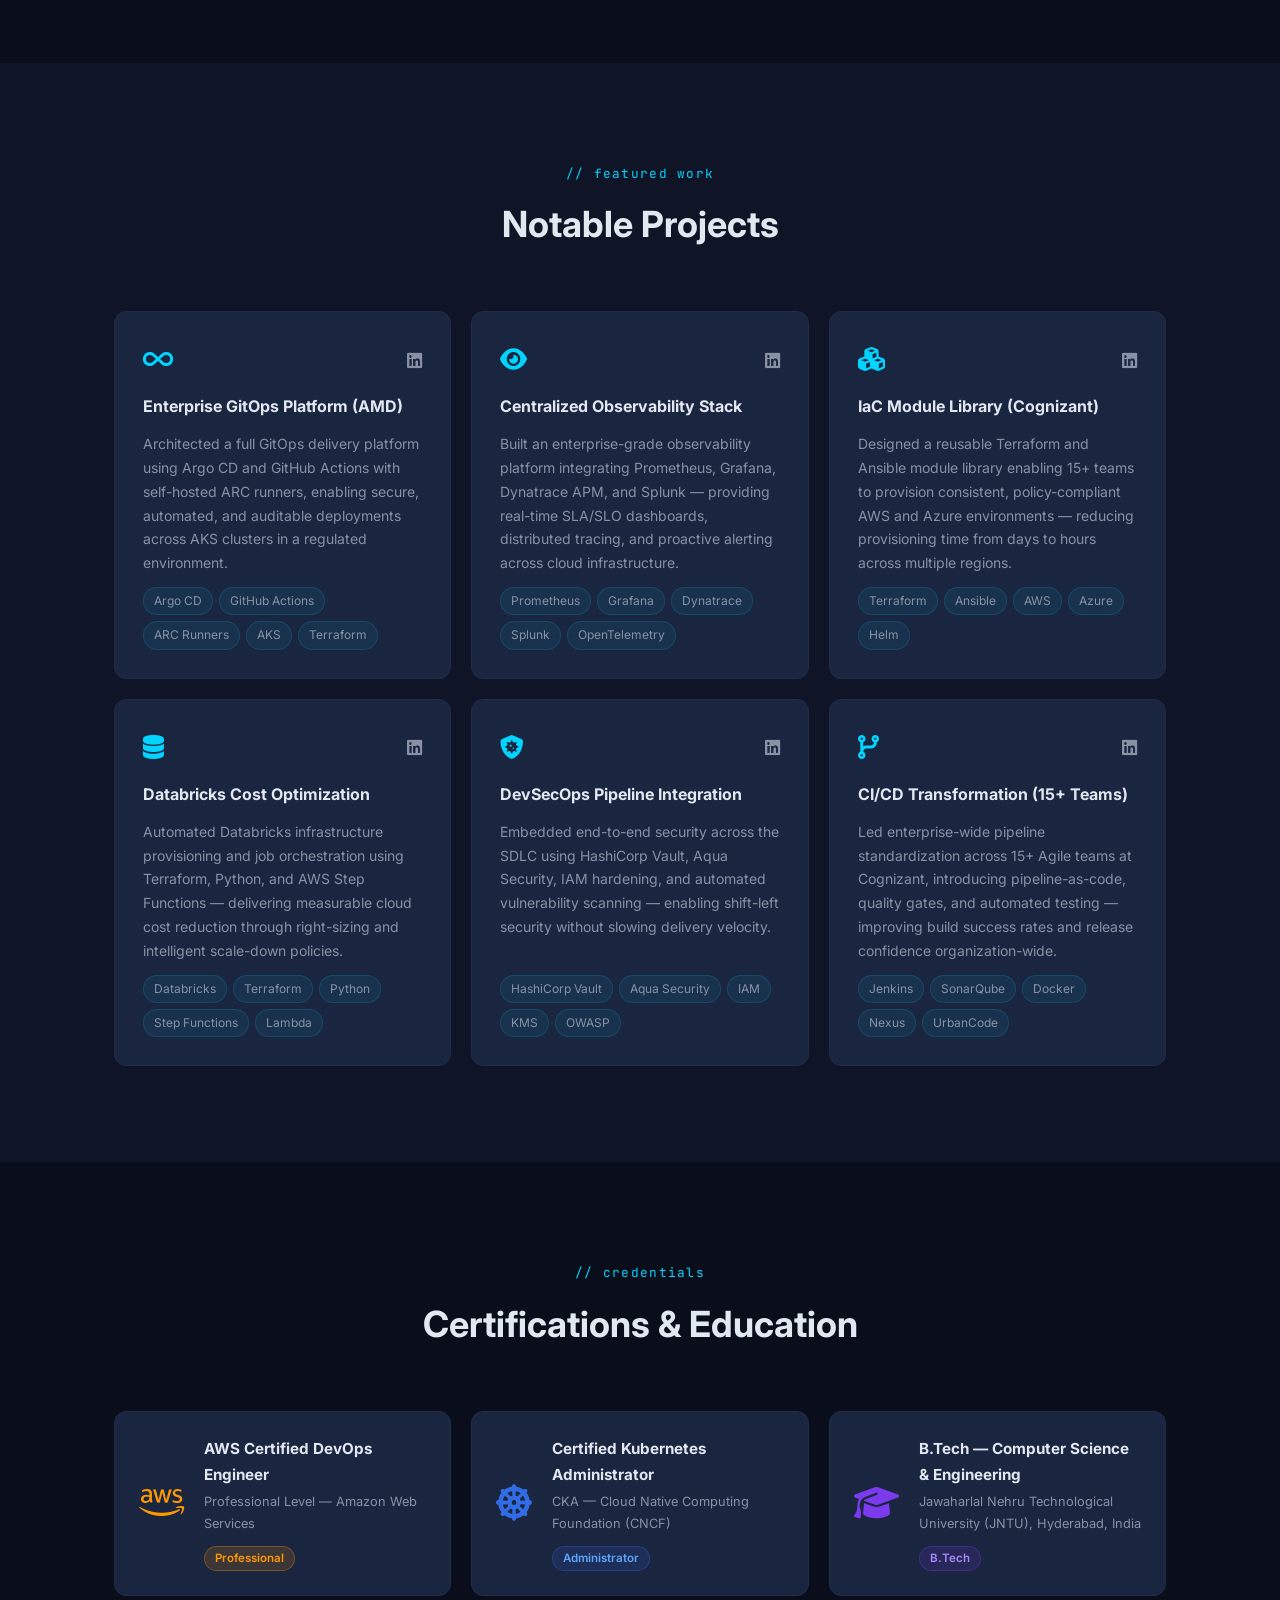
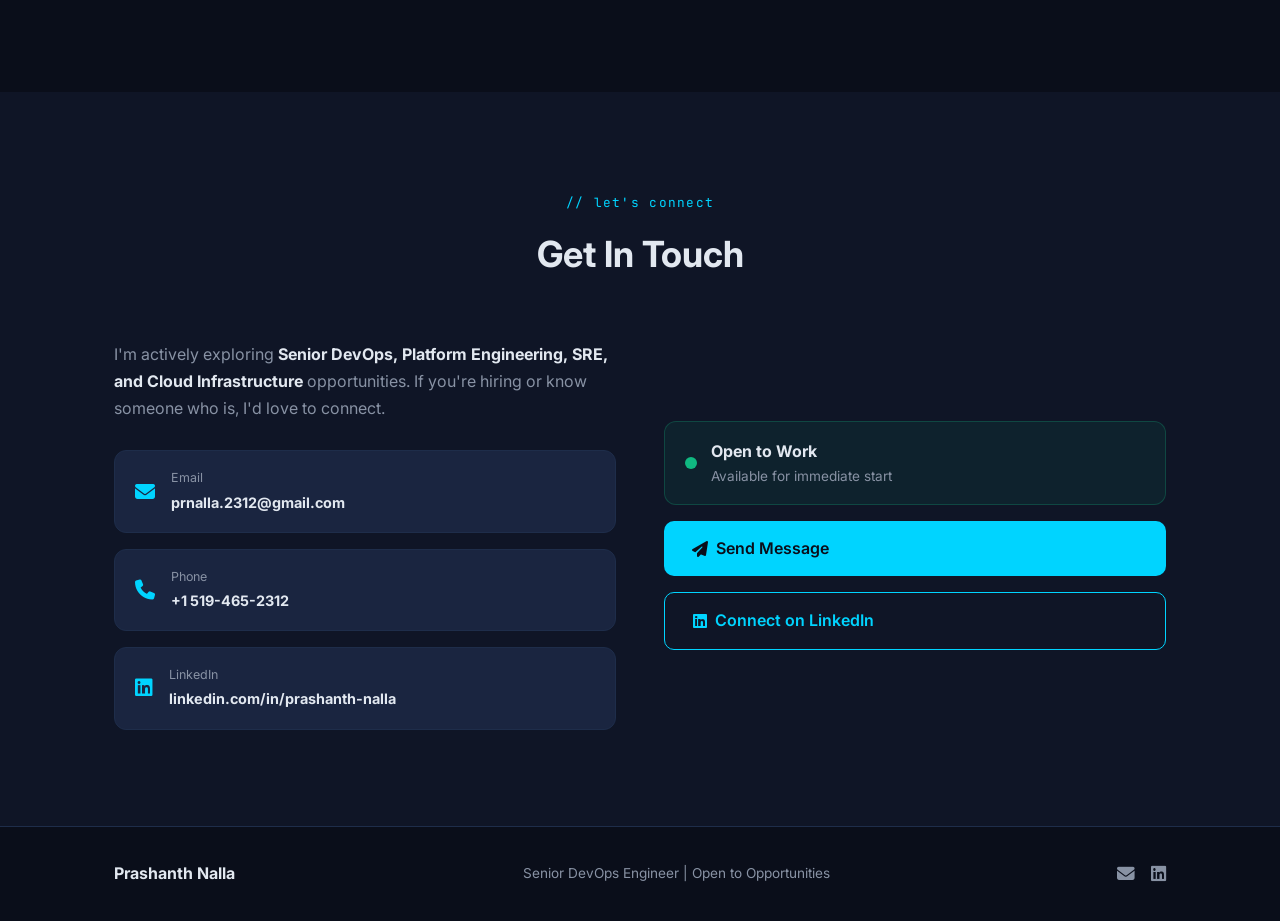
==== commit 38efe05d: "Update index.html" ====
--- a/index.html
+++ b/index.html
@@ -18,7 +18,7 @@
   <!-- NAV -->
   <nav id="navbar">
     <div class="nav-container">
-      <a href="#hero" class="nav-logo">PN<span class="dot">.</span></a>
+      <a href="#hero" class="nav-logo">PRASHANTH<span class="dot">.</span></a>
       <ul class="nav-links">
         <li><a href="#about">About</a></li>
         <li><a href="#skills">Skills</a></li>
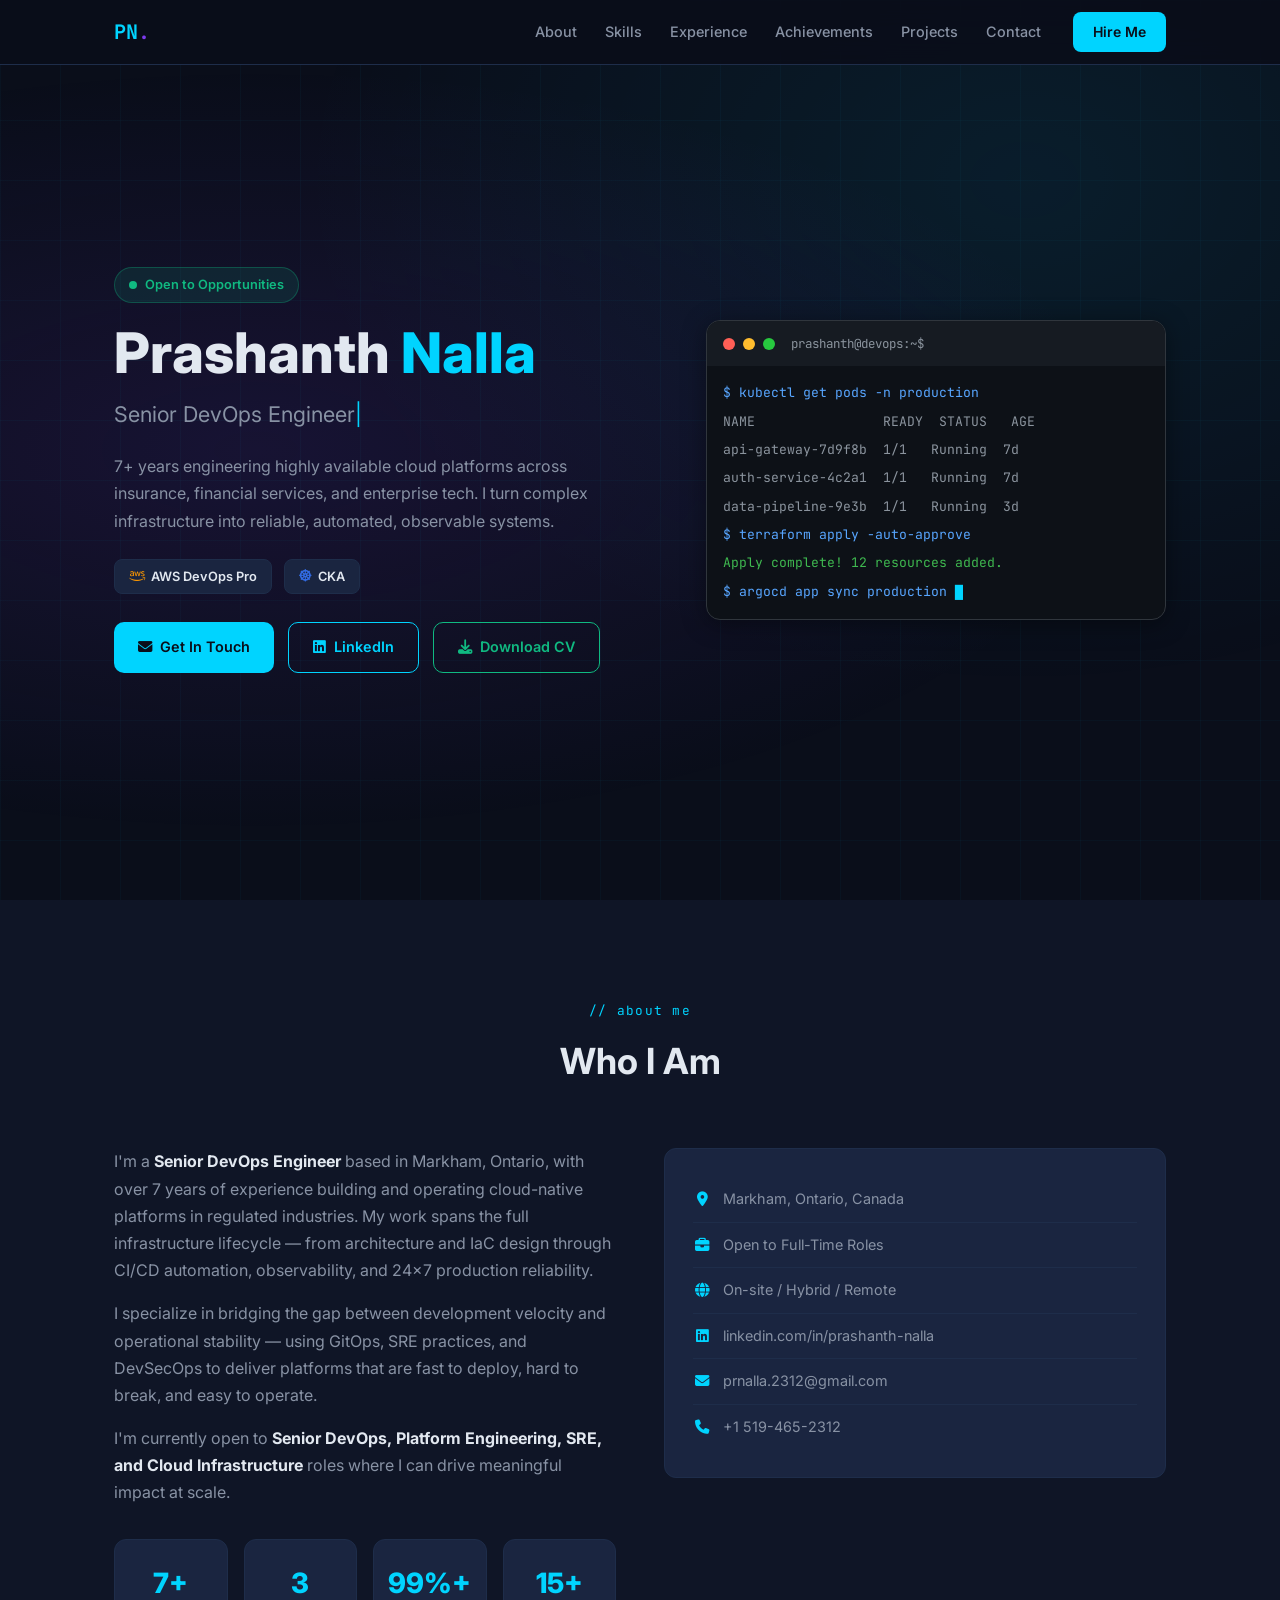
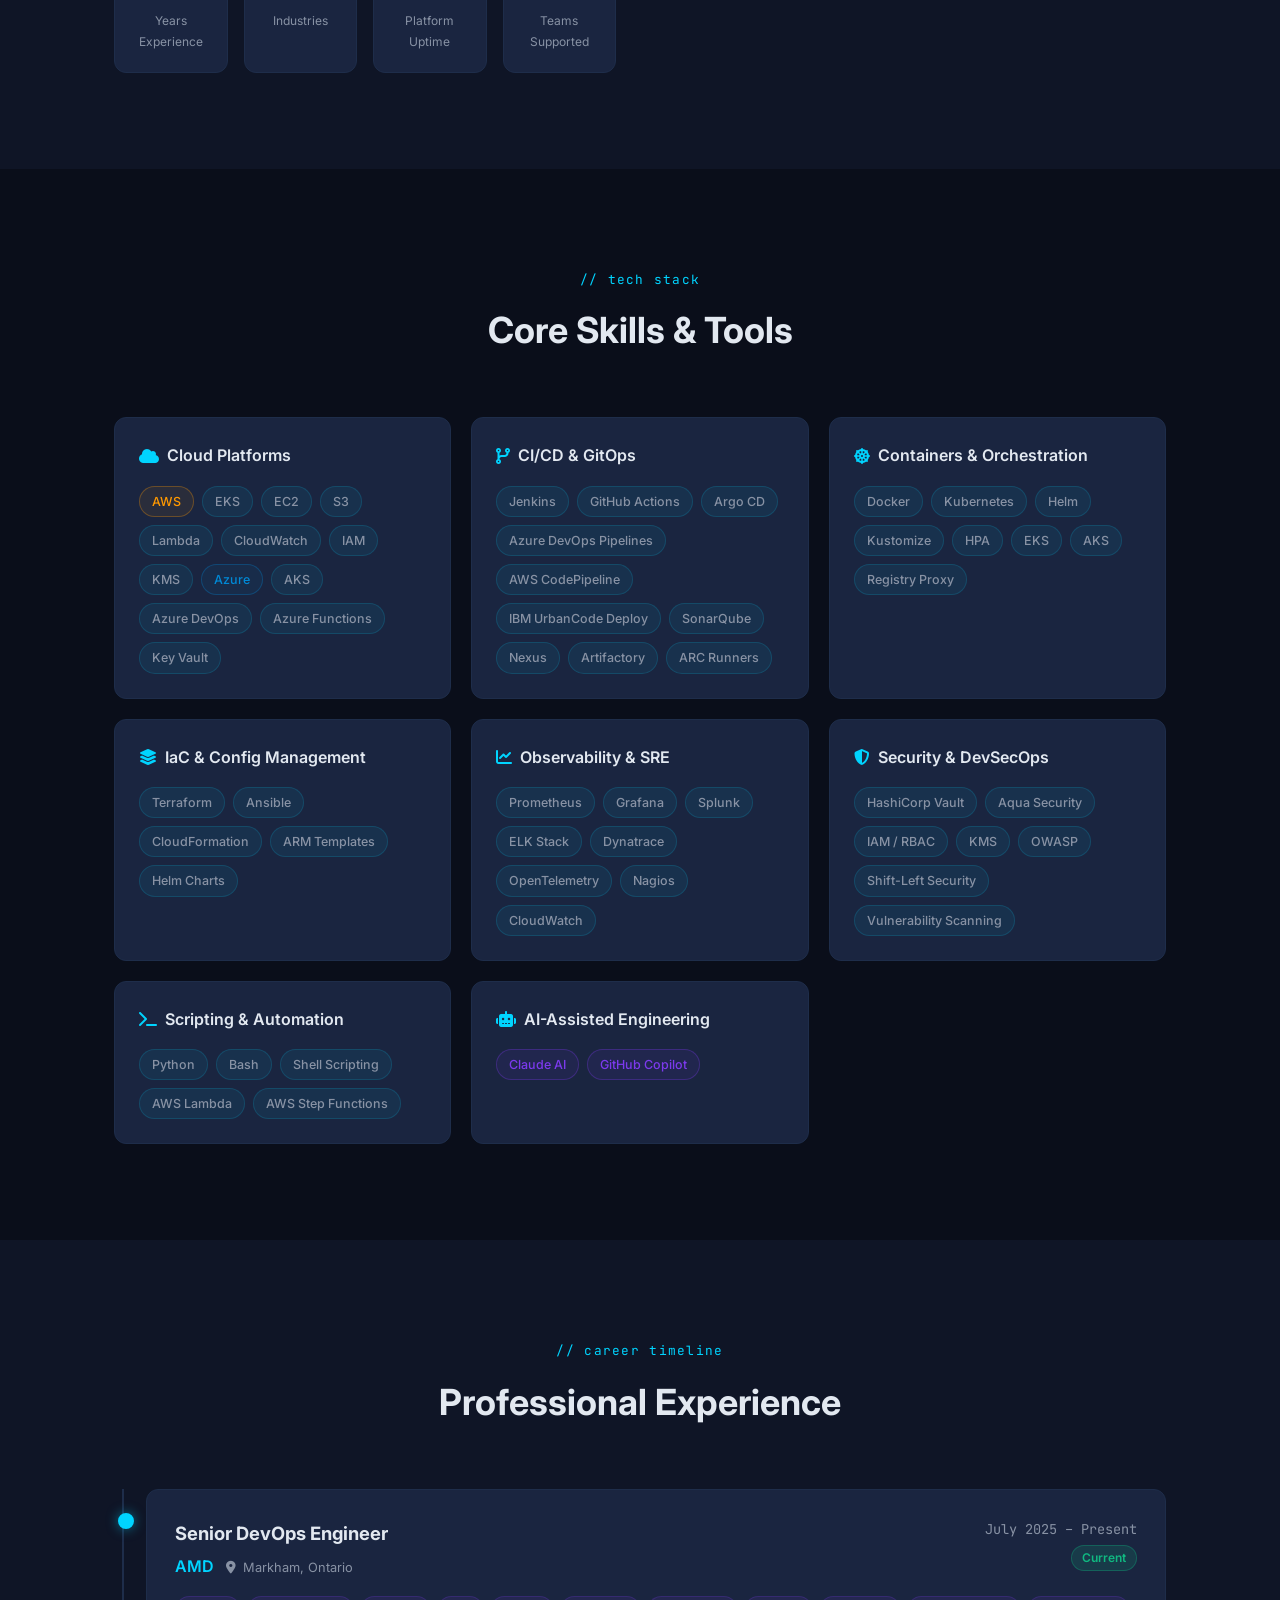
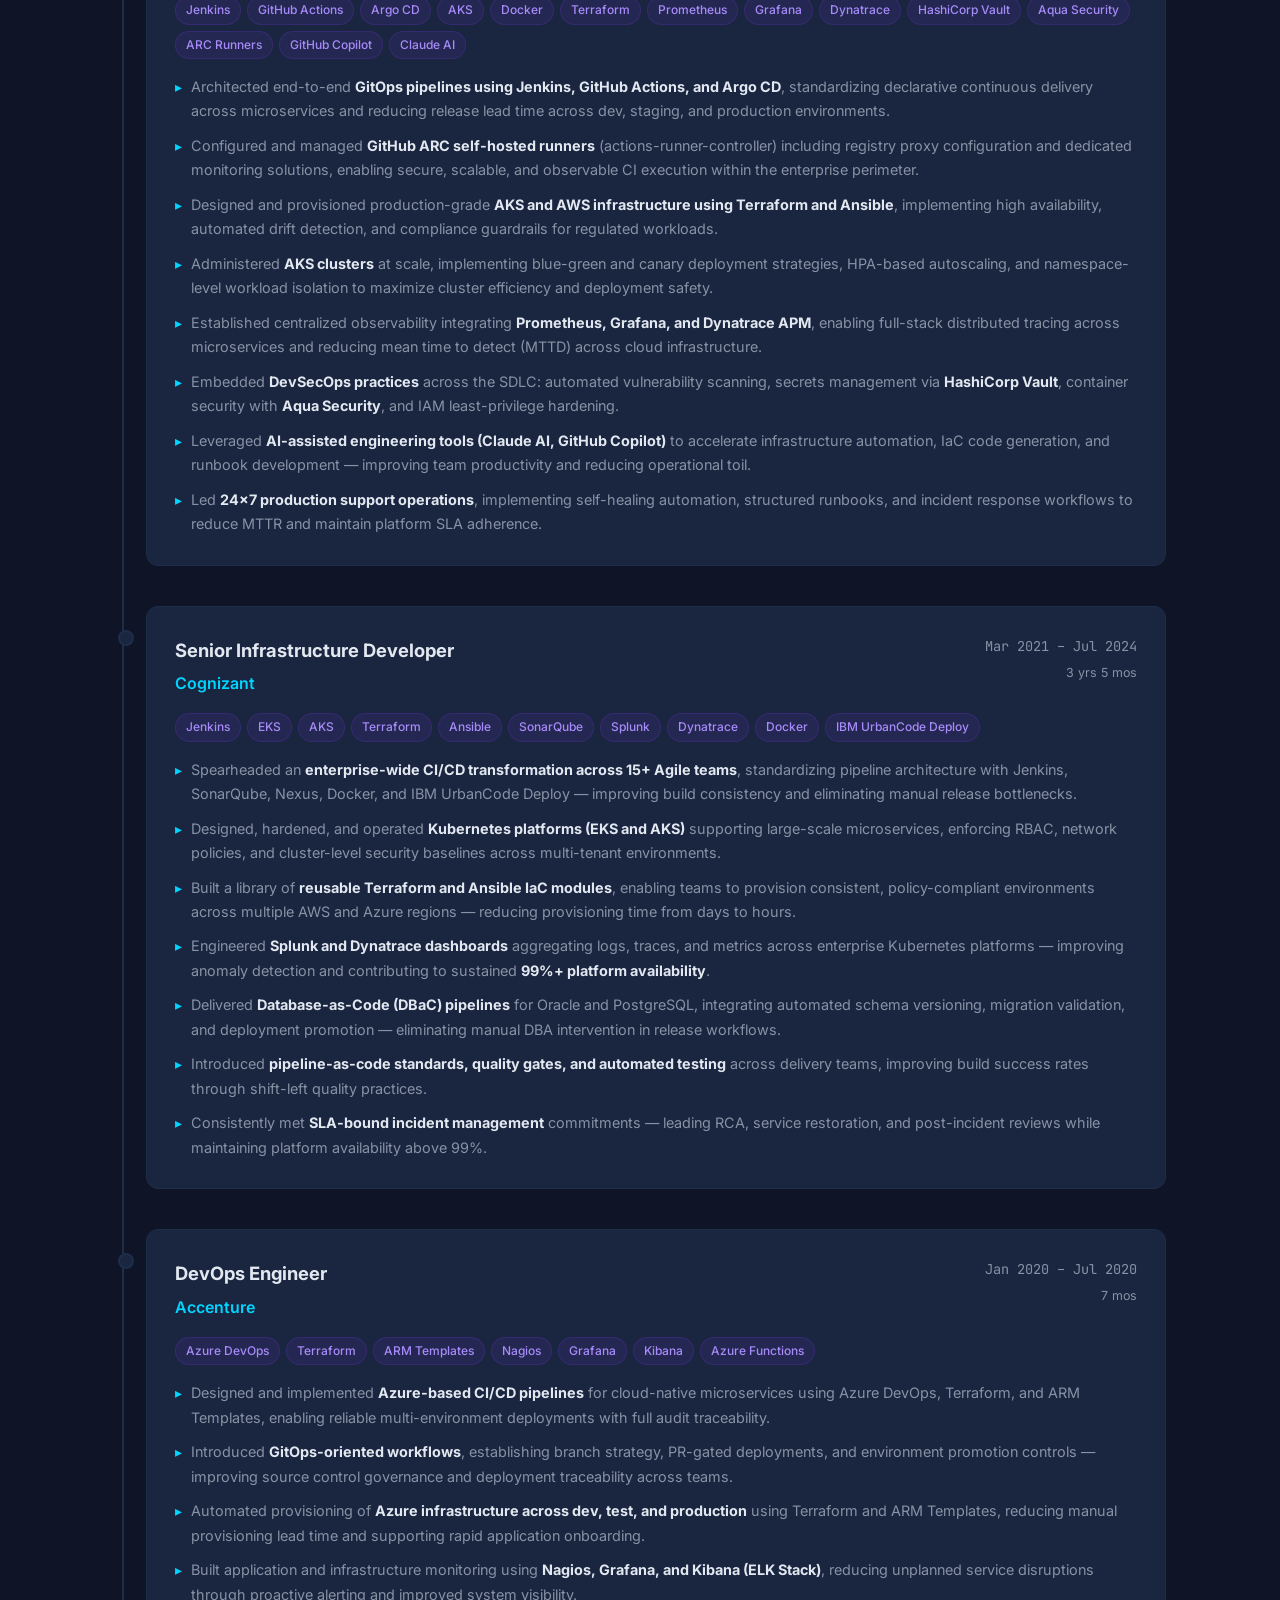
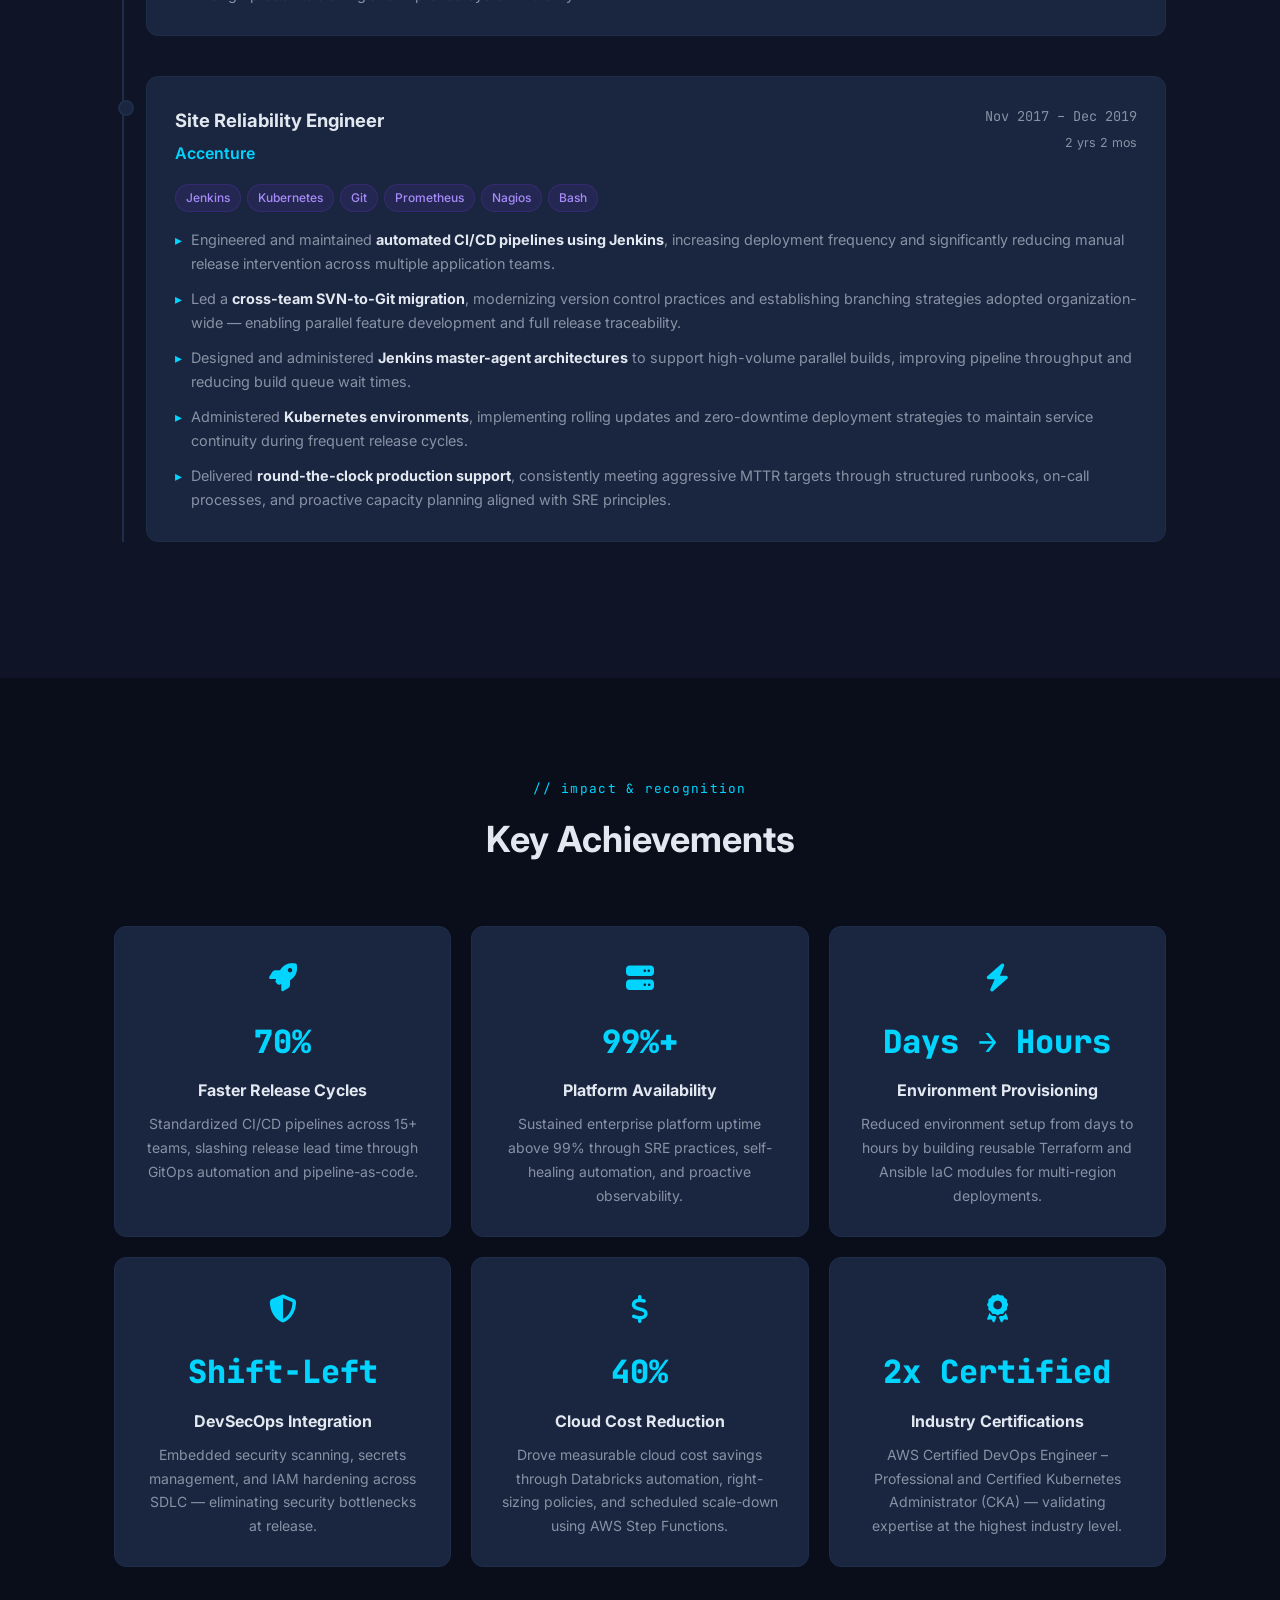
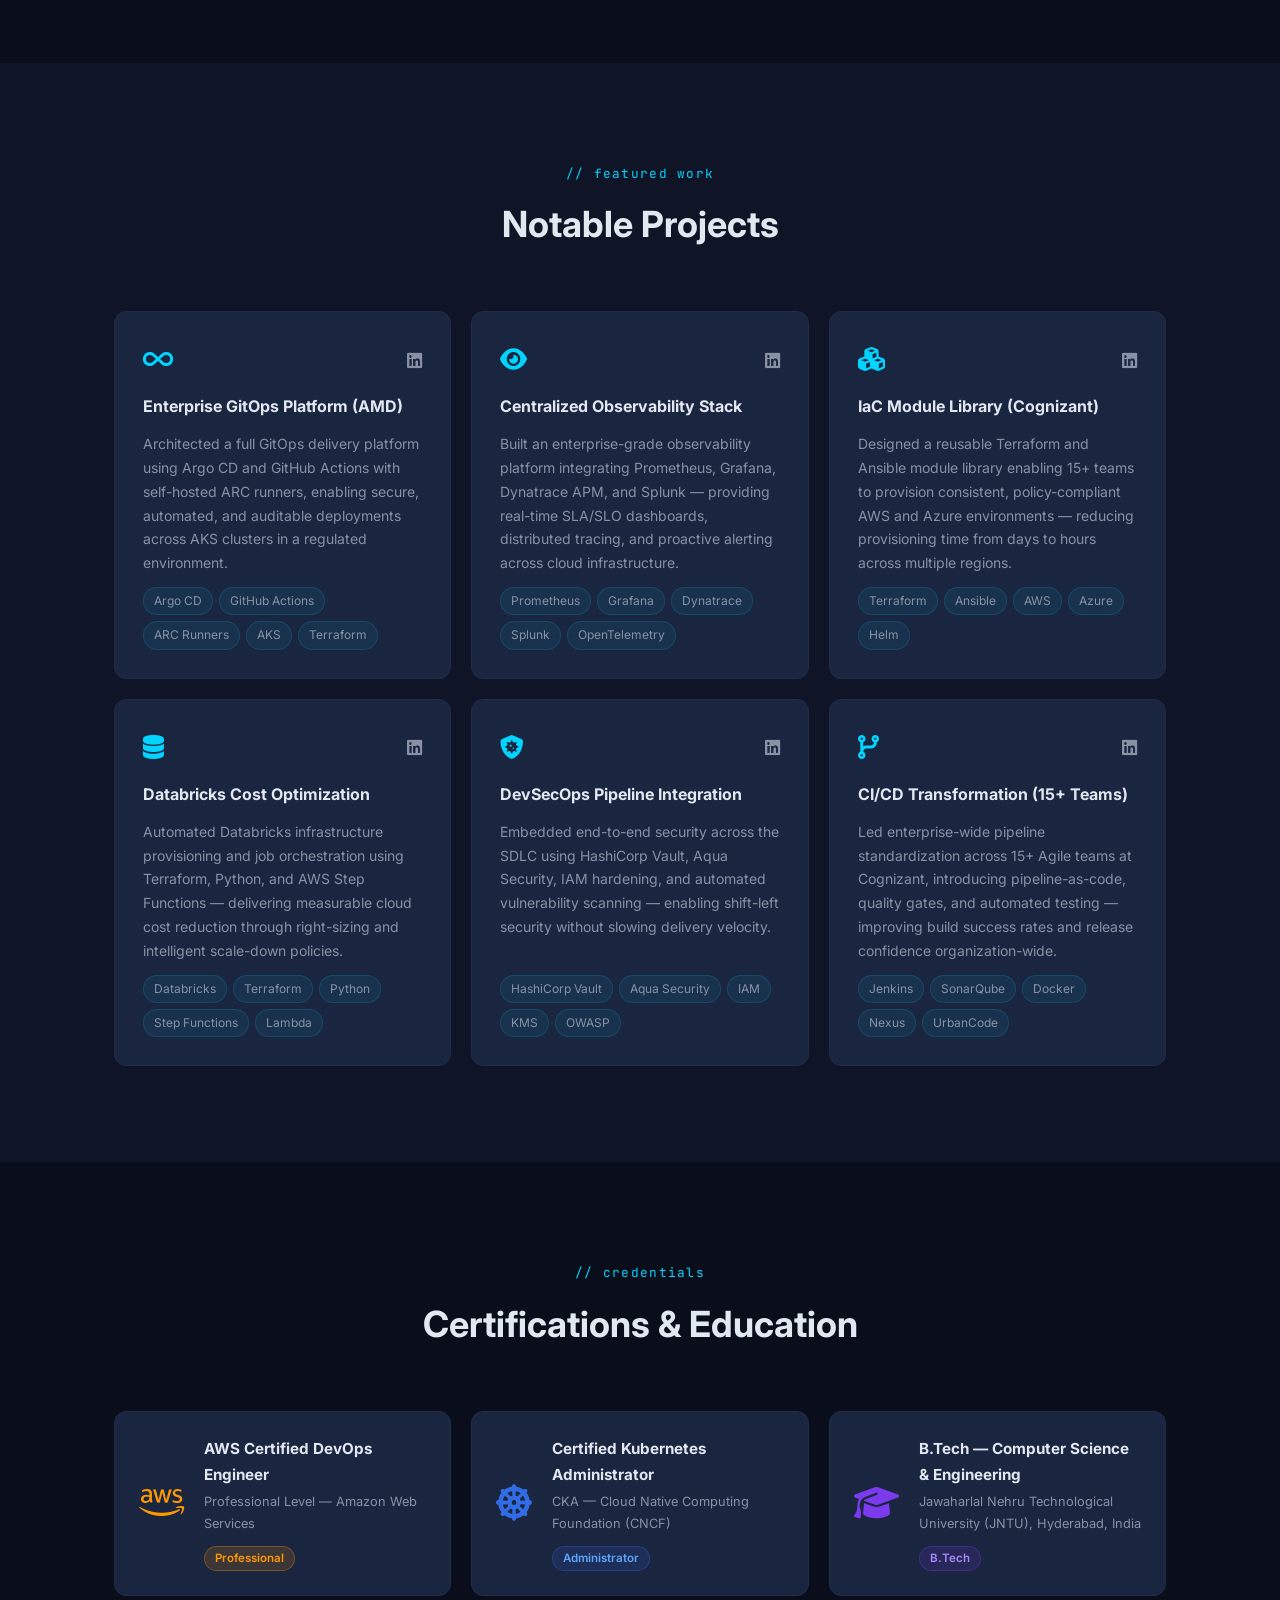
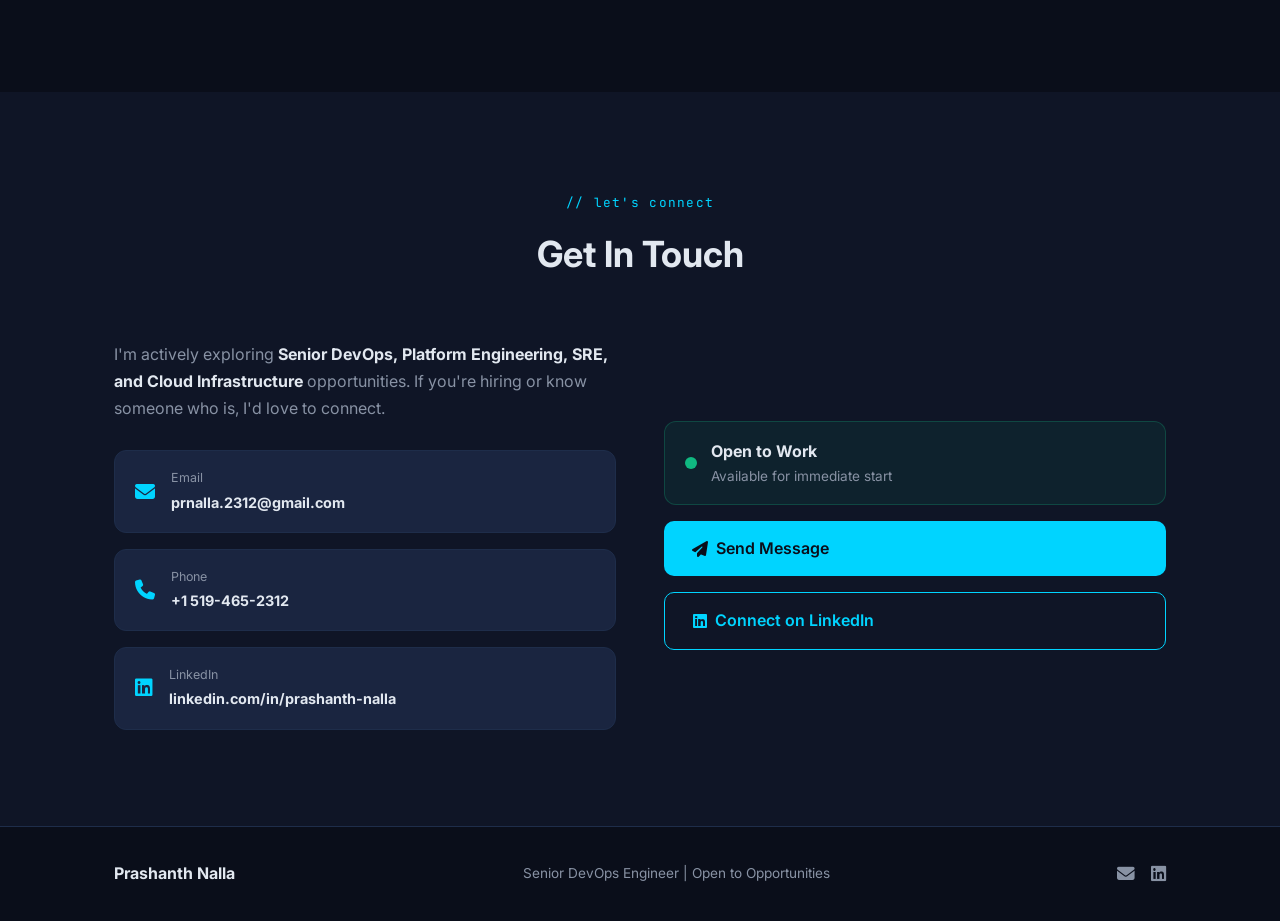
==== commit 60da6740: "Add Download CV button to hero section Added green download button linking to resume PDF with matchi" ====
--- a/index.html
+++ b/index.html
@@ -18,7 +18,7 @@
   <!-- NAV -->
   <nav id="navbar">
     <div class="nav-container">
-      <a href="#hero" class="nav-logo">PRASHANTH<span class="dot">.</span></a>
+      <a href="#hero" class="nav-logo">PN<span class="dot">.</span></a>
       <ul class="nav-links">
         <li><a href="#about">About</a></li>
         <li><a href="#skills">Skills</a></li>
@@ -59,6 +59,7 @@
       <div class="hero-actions">
         <a href="mailto:prnalla.2312@gmail.com" class="btn btn-primary"><i class="fas fa-envelope"></i> Get In Touch</a>
         <a href="https://linkedin.com/in/prashanth-nalla-b593a0353" target="_blank" class="btn btn-secondary"><i class="fab fa-linkedin"></i> LinkedIn</a>
+        <a href="Prashanth_Nalla_DevOps_Resume.pdf" download="Prashanth_Nalla_DevOps_Resume.pdf" class="btn btn-download"><i class="fas fa-download"></i> Download CV</a>
       </div>
     </div>
     <div class="hero-terminal">
--- a/style.css
+++ b/style.css
@@ -77,6 +77,8 @@
 .btn-primary:hover { transform: translateY(-2px); box-shadow: 0 6px 20px rgba(0,212,255,.4); opacity: 1; }
 .btn-secondary { background: transparent; color: var(--accent); border: 1.5px solid var(--accent); }
 .btn-secondary:hover { background: rgba(0,212,255,.08); transform: translateY(-2px); opacity: 1; }
+.btn-download { background: transparent; color: var(--green); border: 1.5px solid var(--green); }
+.btn-download:hover { background: rgba(16,185,129,.08); transform: translateY(-2px); box-shadow: 0 6px 20px rgba(16,185,129,.25); opacity: 1; }
 .btn-lg { padding: 14px 28px; font-size: 1rem; }
 
 /* ===== HERO ===== */
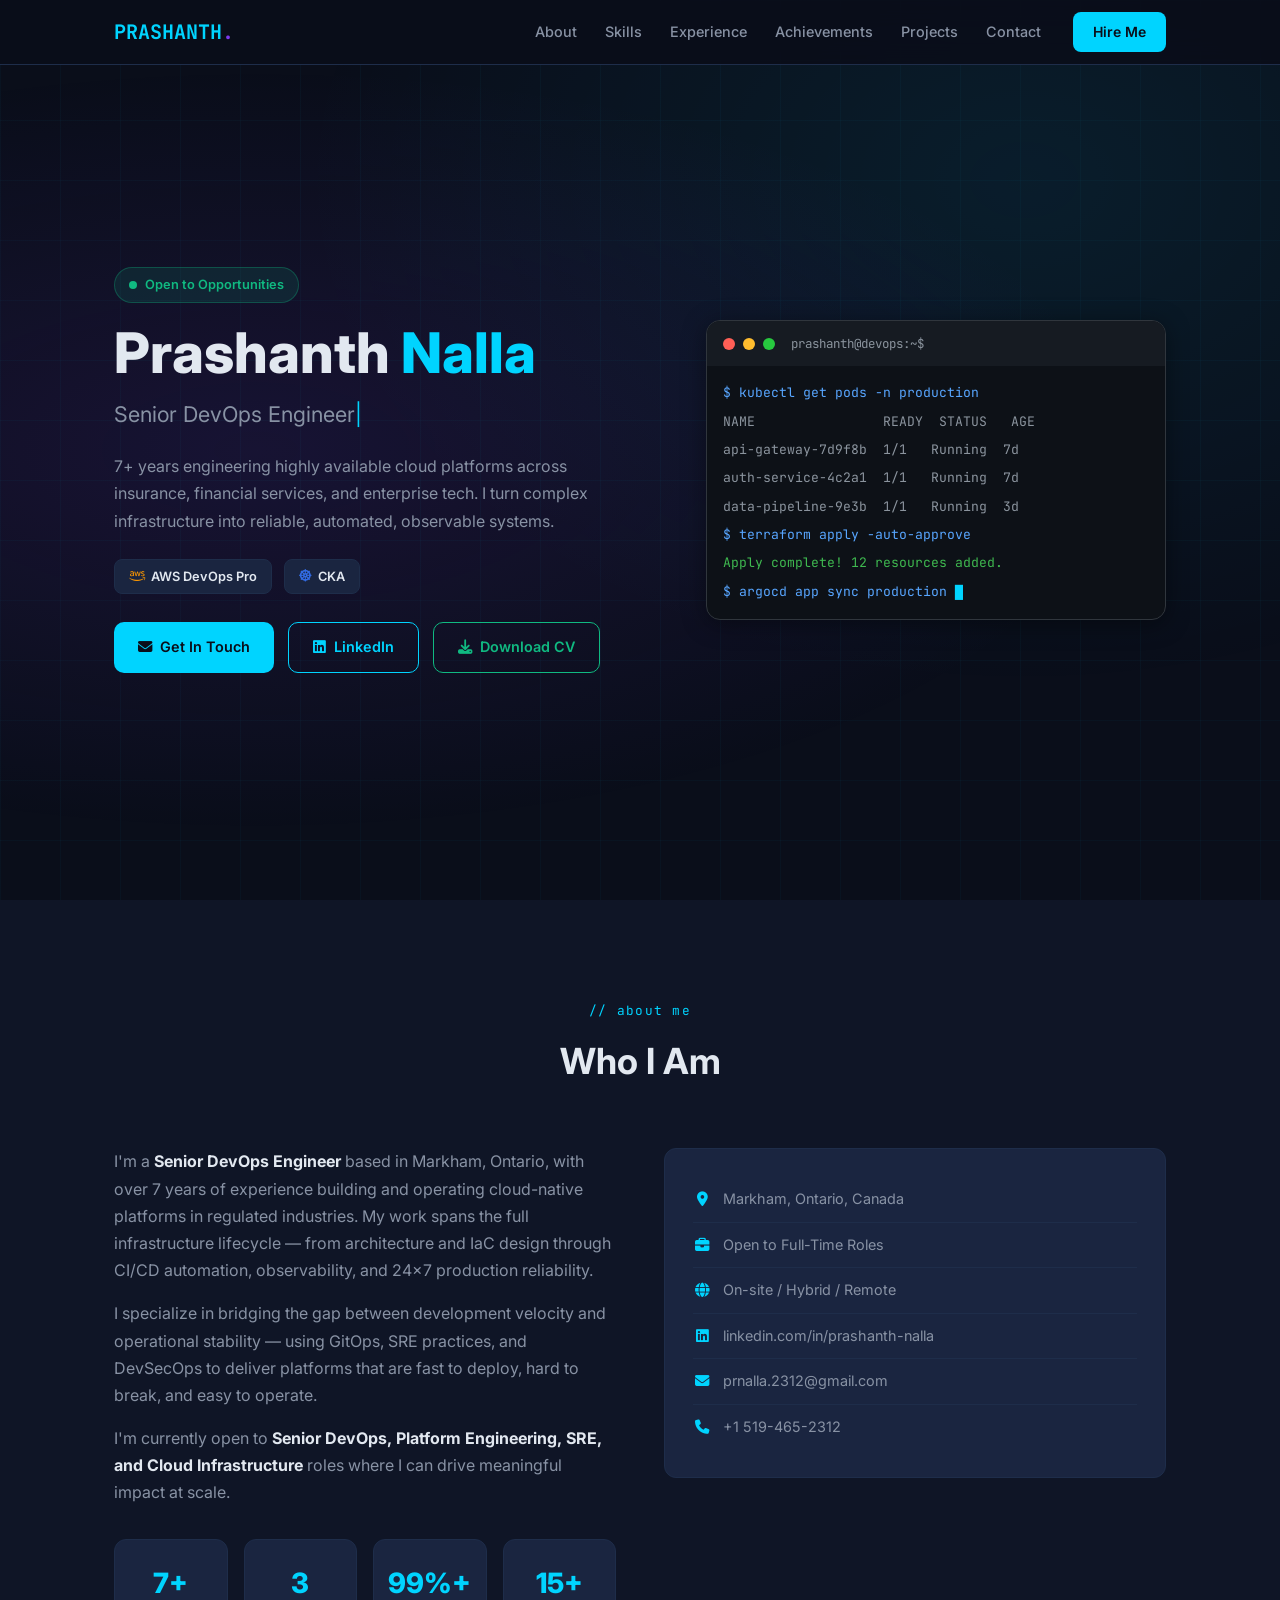
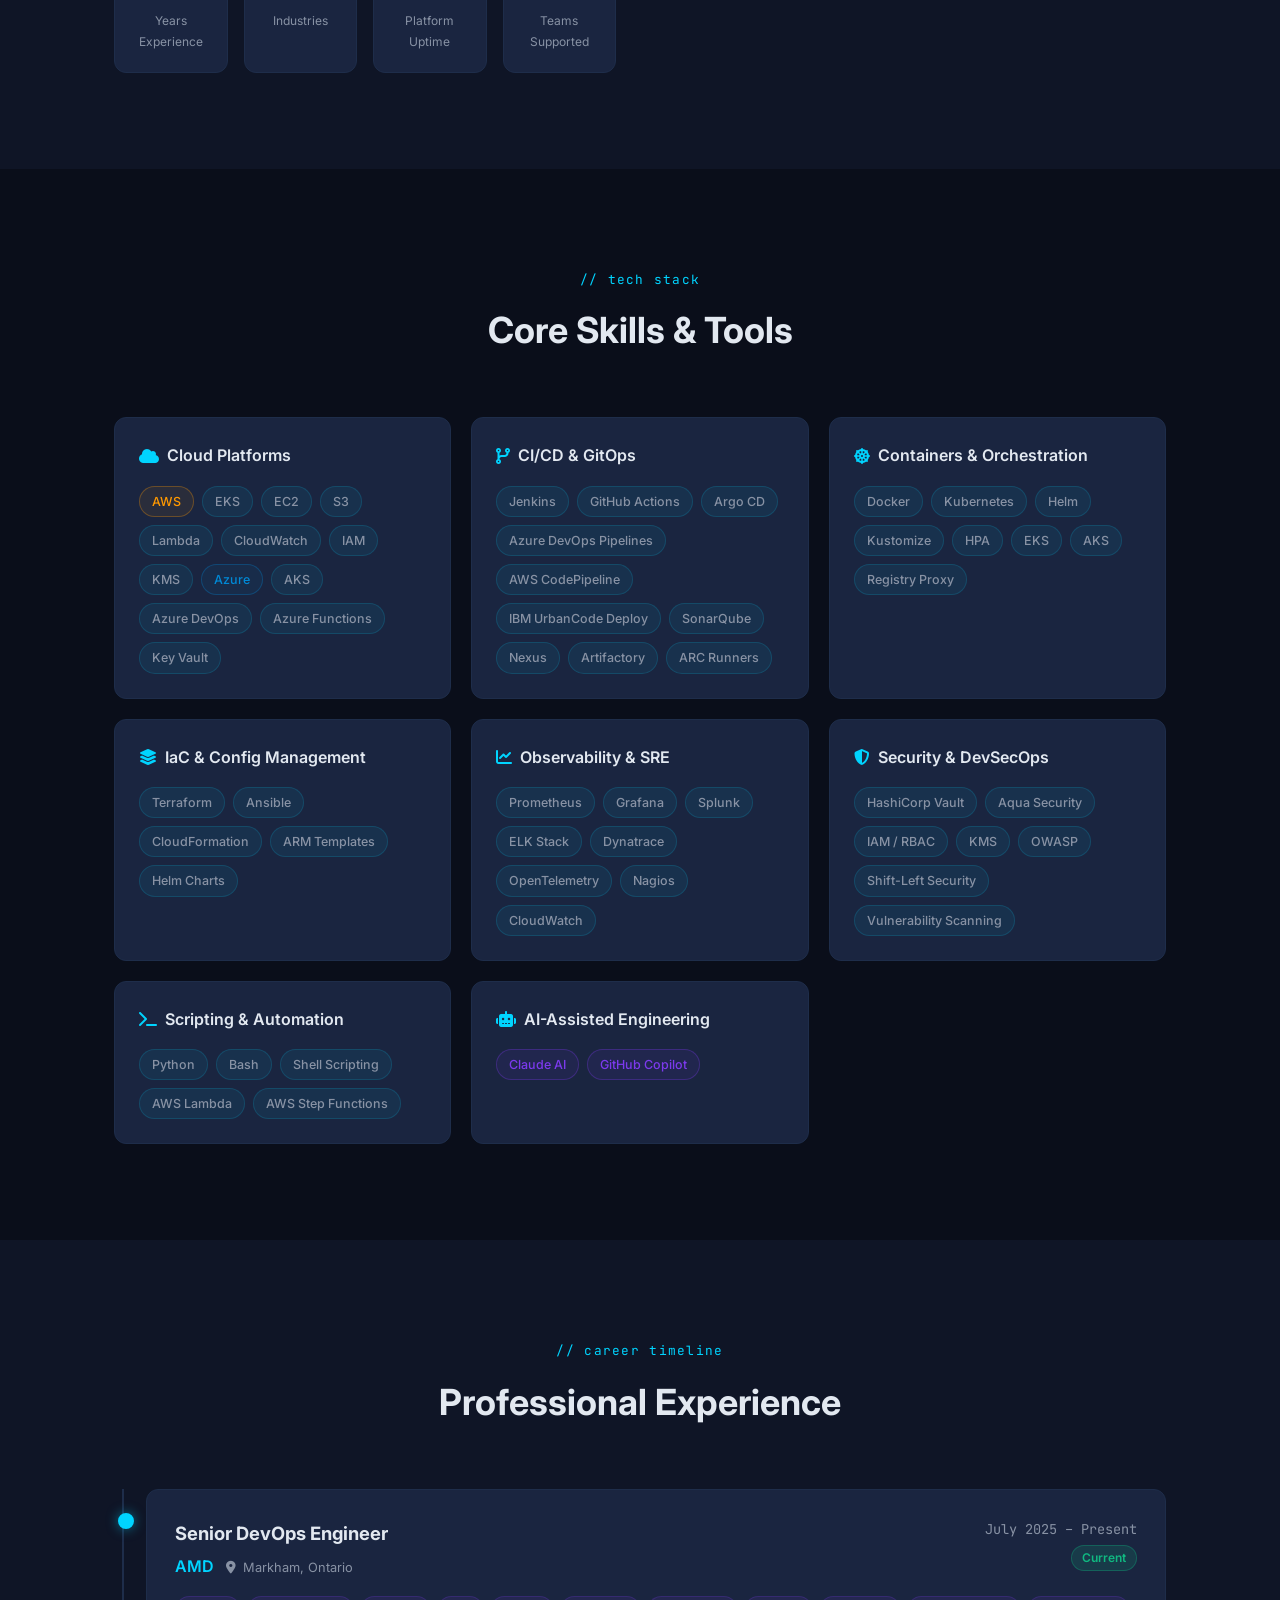
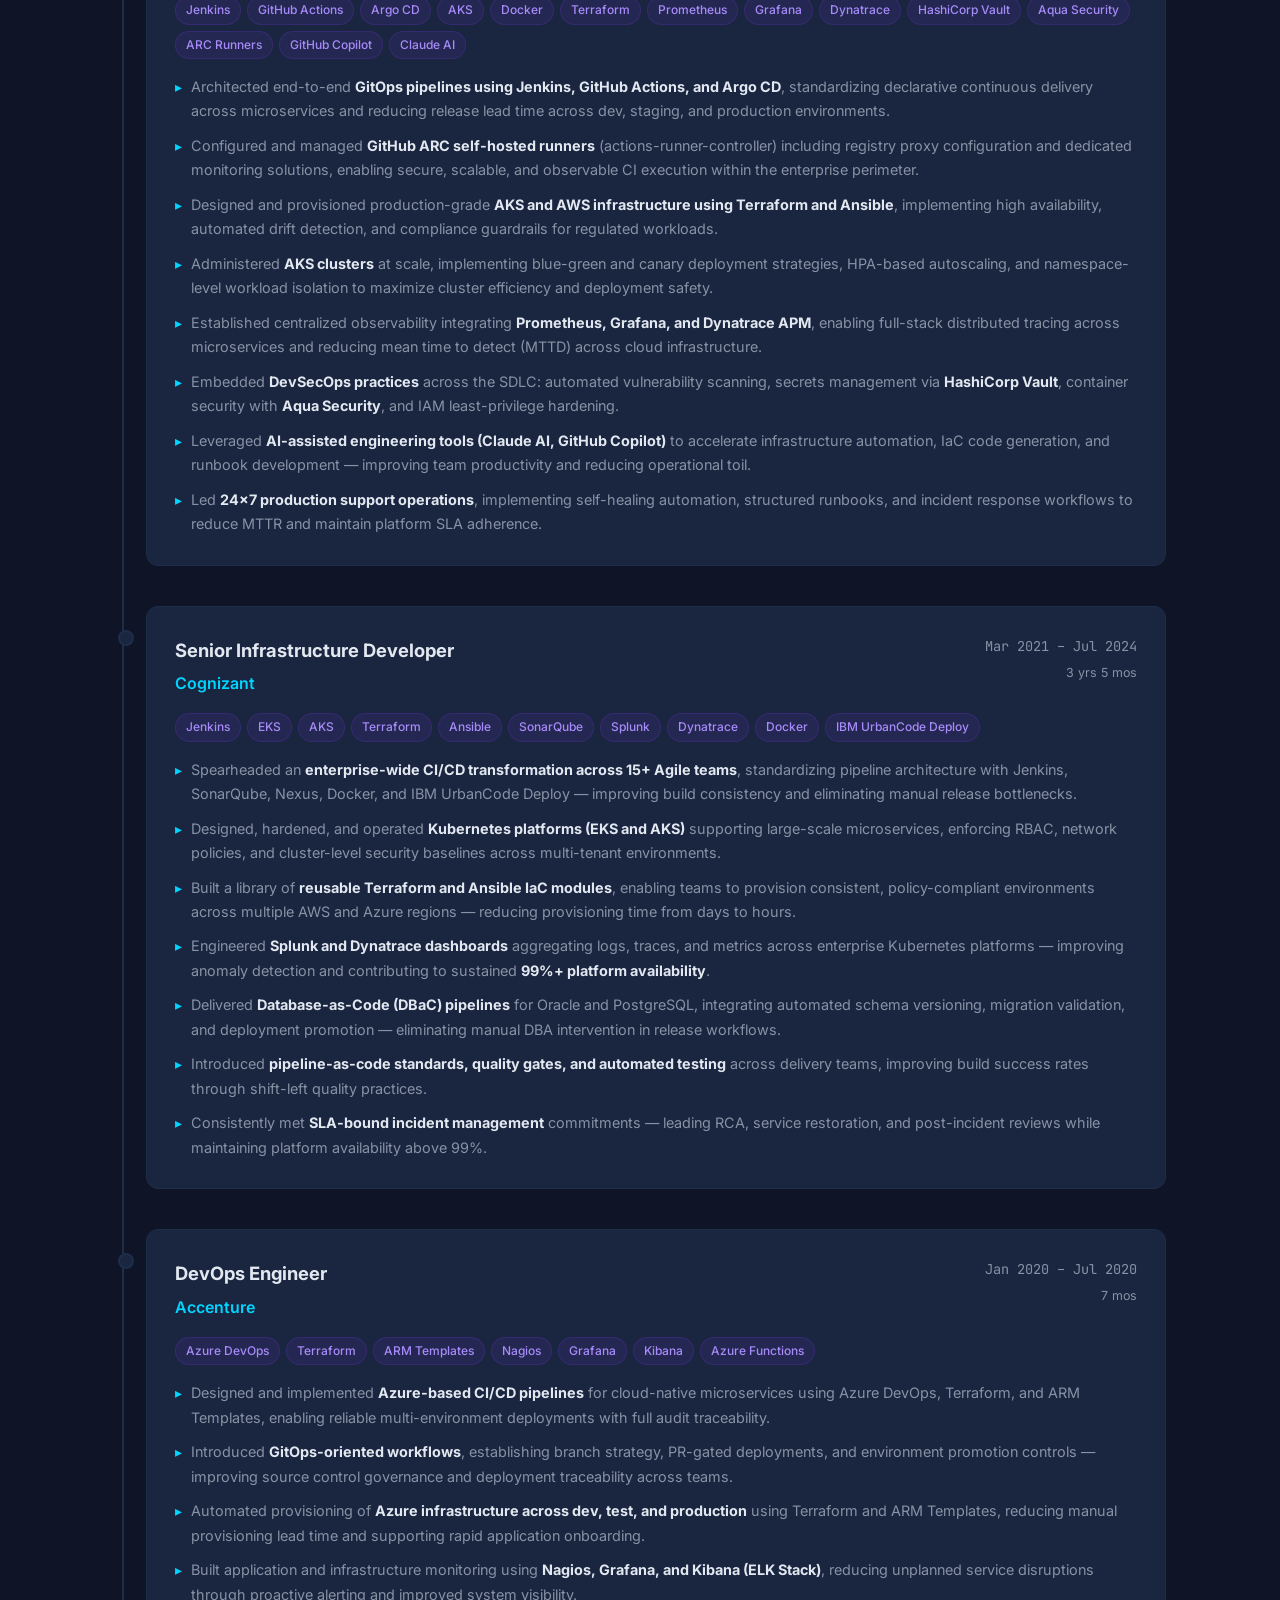
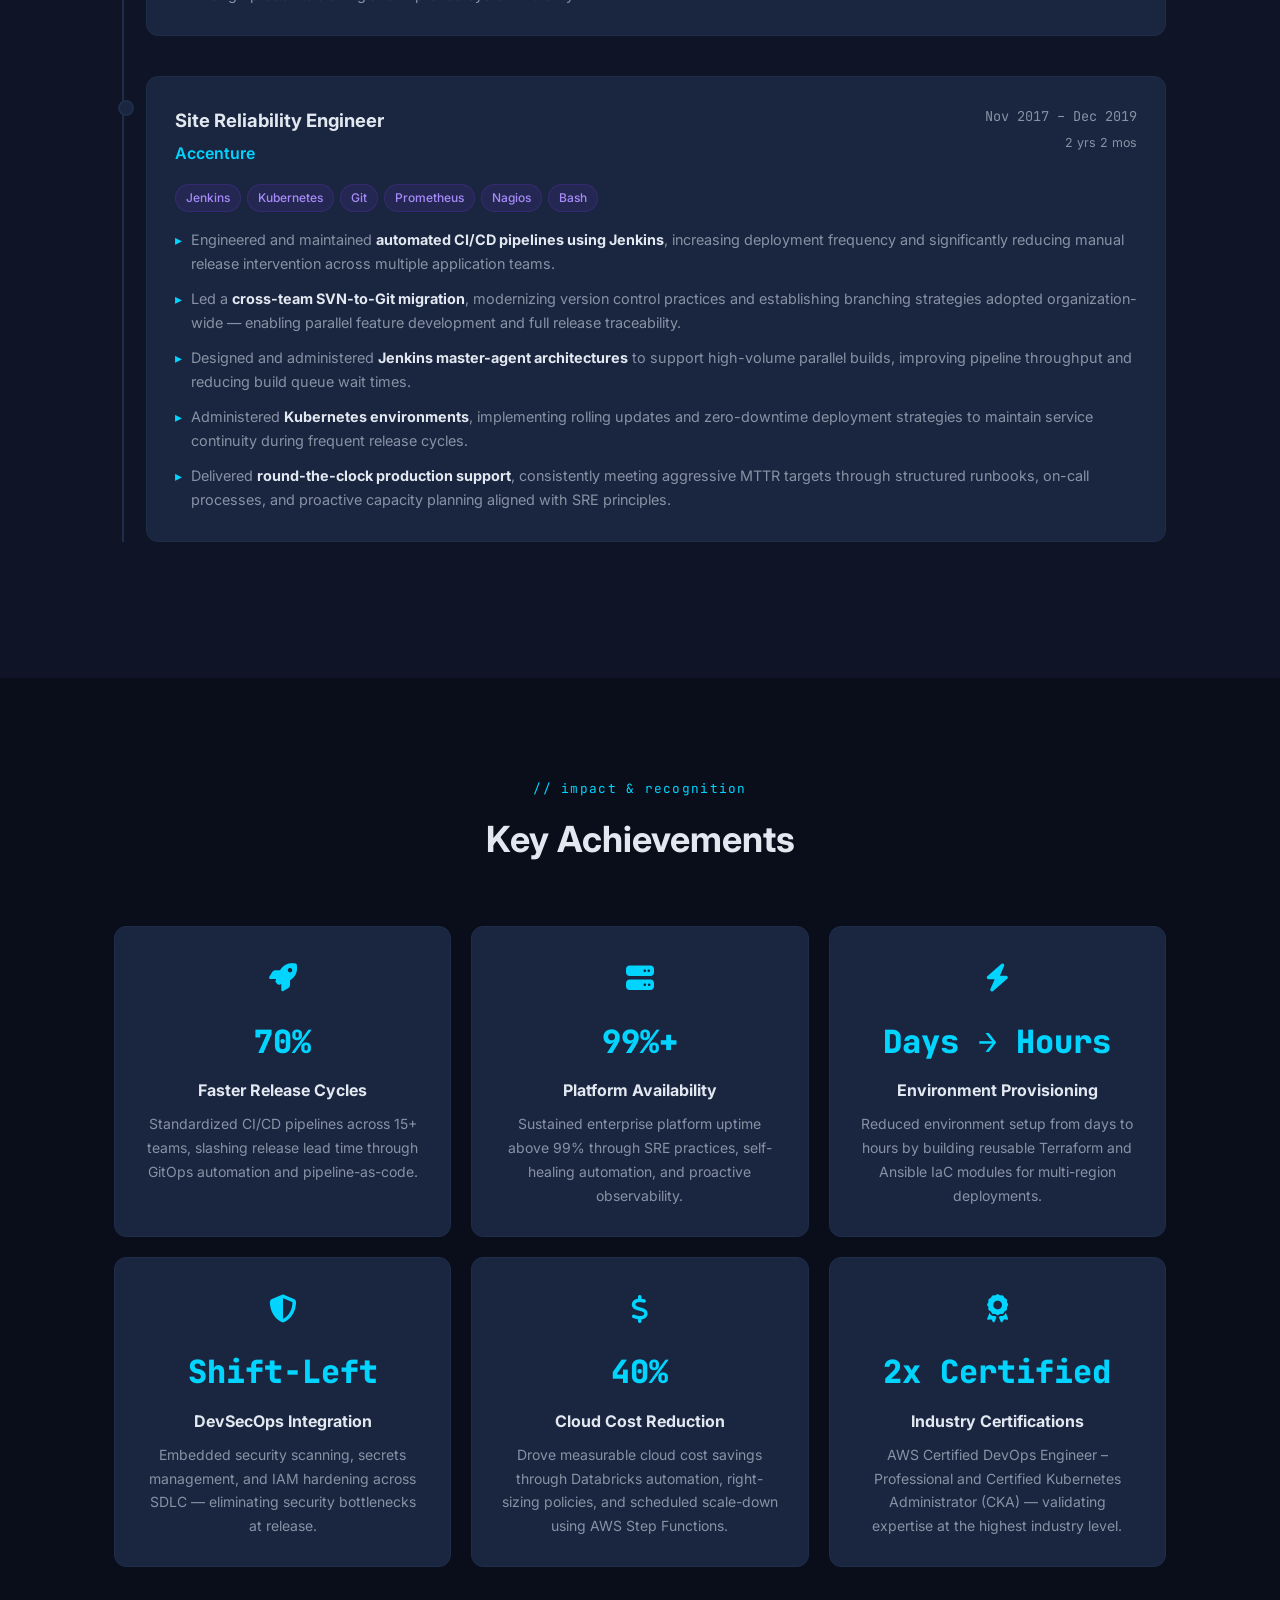
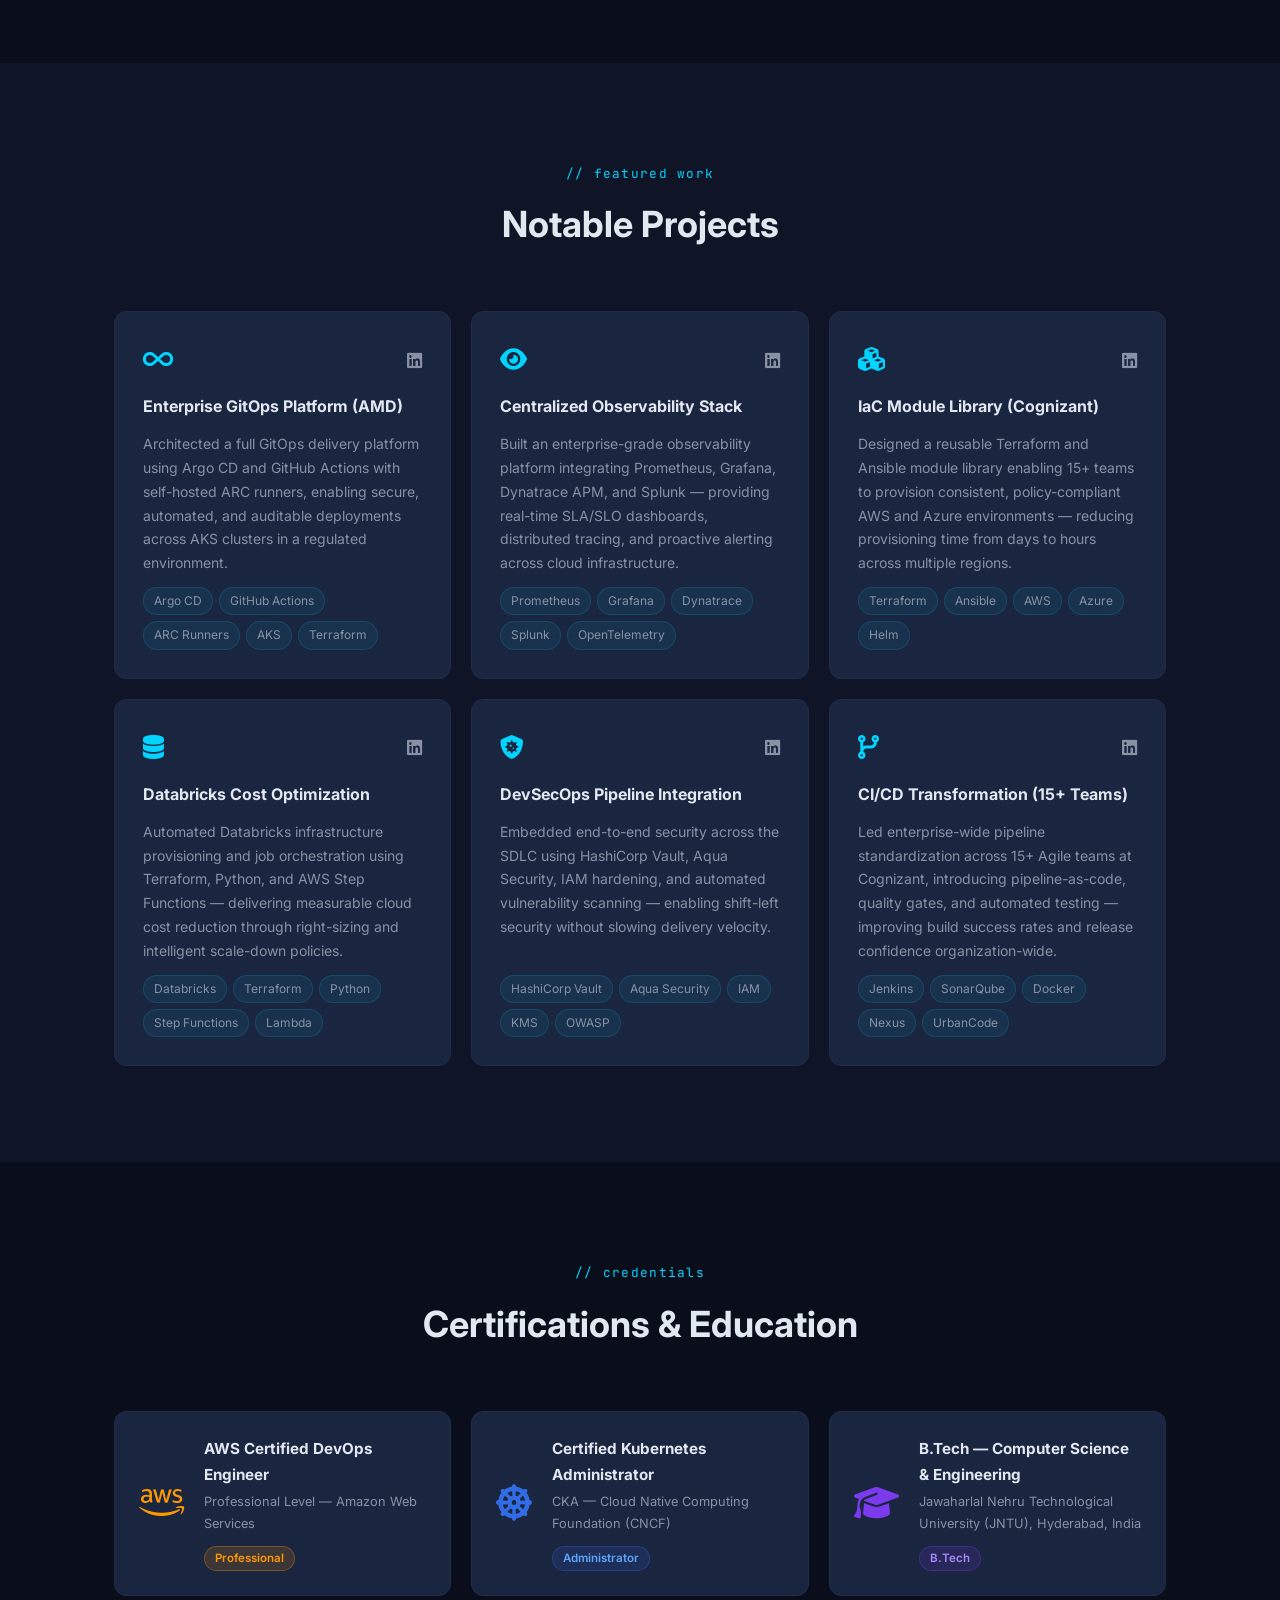
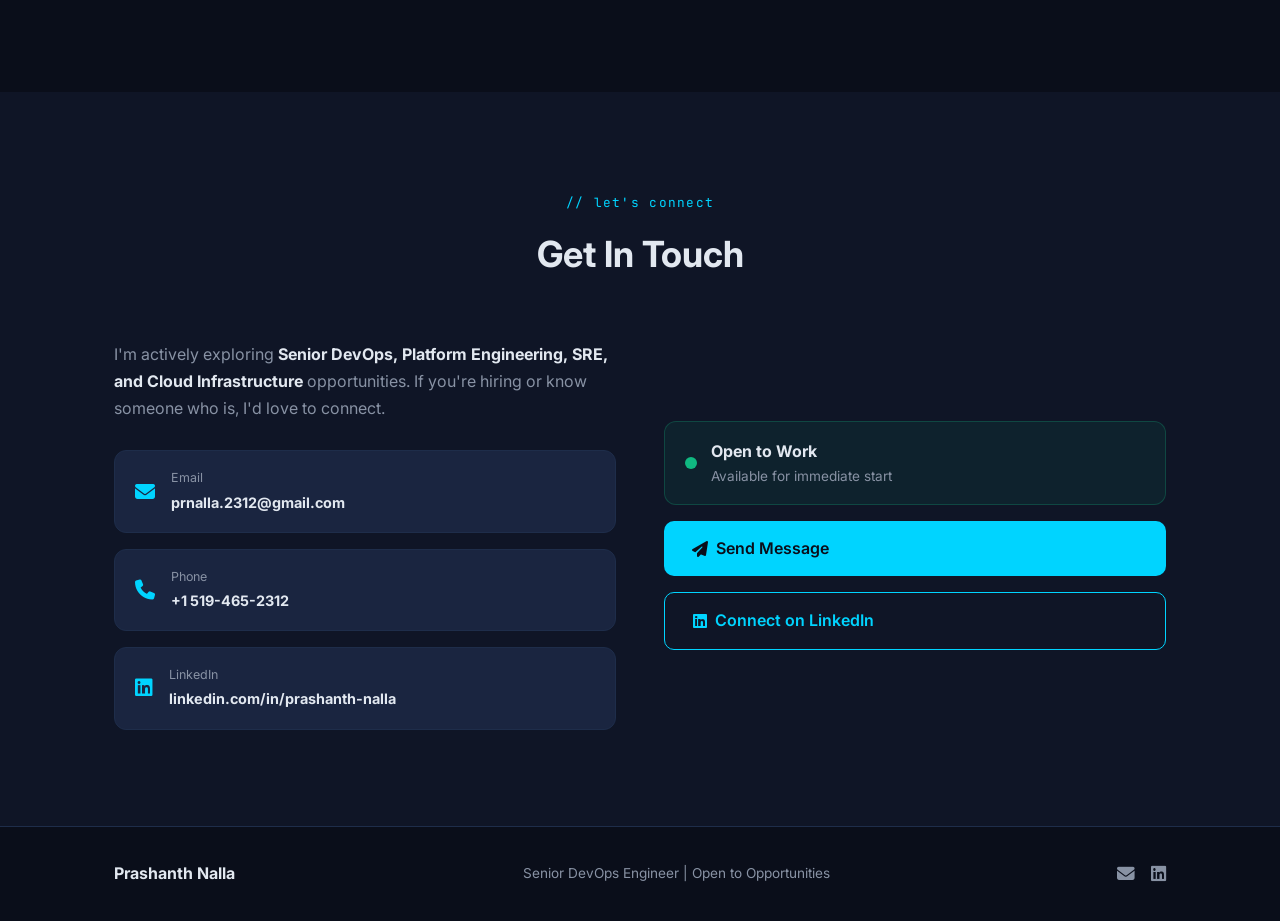
==== commit 2d4031c4: "Merge pull request #2 from persi8143/feature/new-portfolio-v2 Feature/new portfolio v2" ====
--- a/index.html
+++ b/index.html
@@ -18,7 +18,7 @@
   <!-- NAV -->
   <nav id="navbar">
     <div class="nav-container">
-      <a href="#hero" class="nav-logo">PN<span class="dot">.</span></a>
+      <a href="#hero" class="nav-logo">PRASHANTH<span class="dot">.</span></a>
       <ul class="nav-links">
         <li><a href="#about">About</a></li>
         <li><a href="#skills">Skills</a></li>
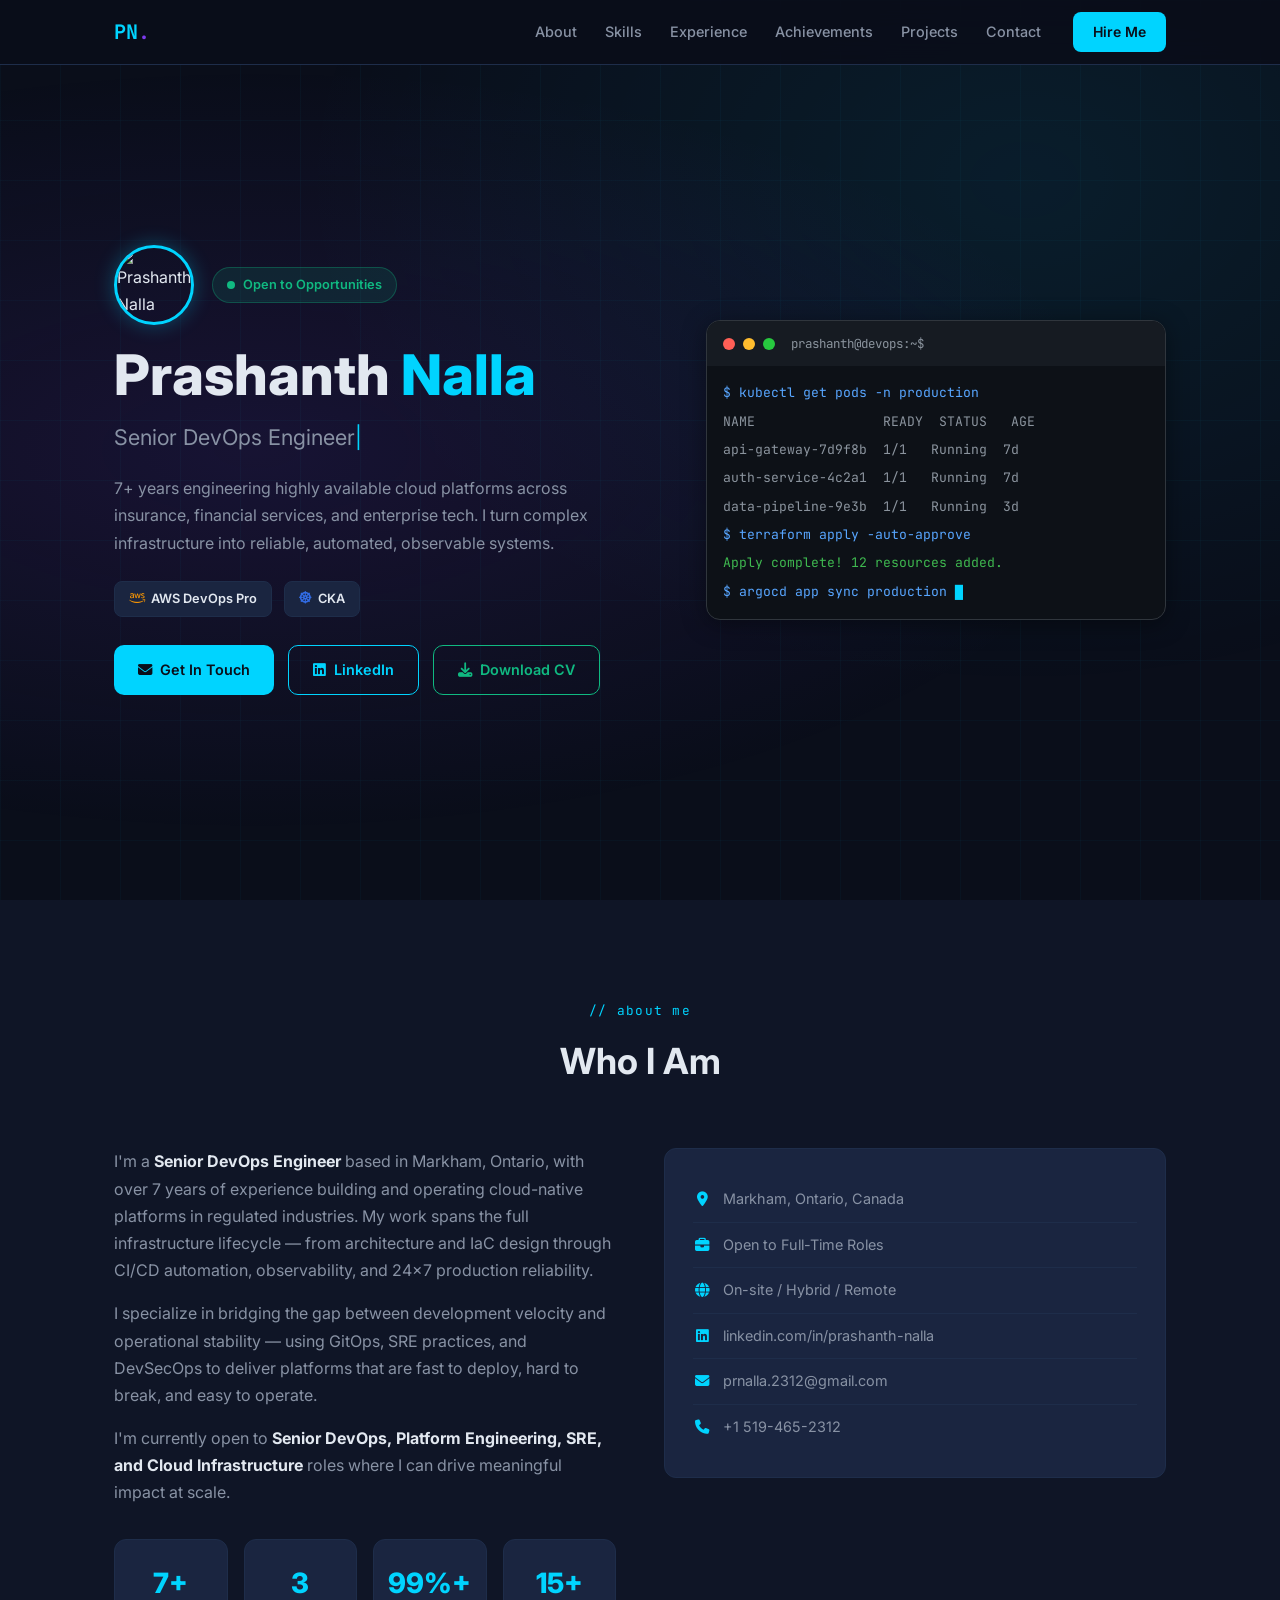
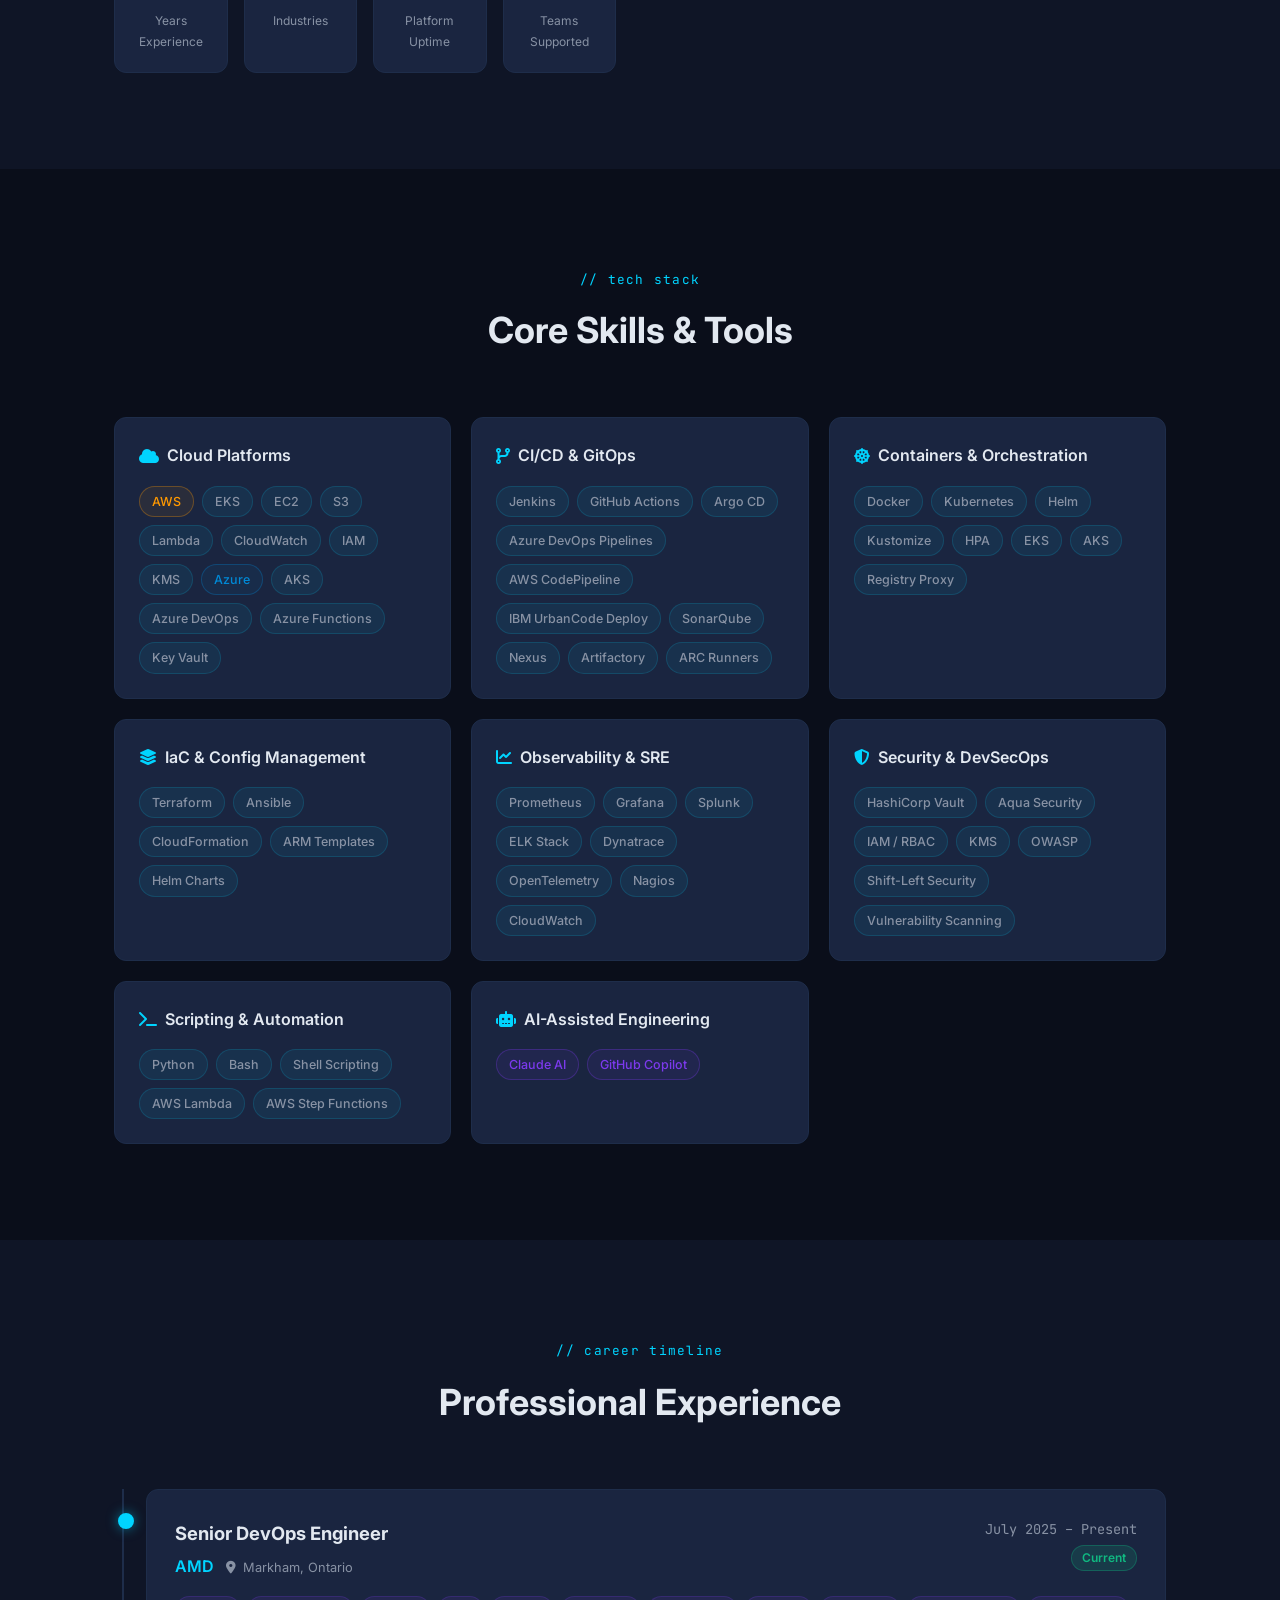
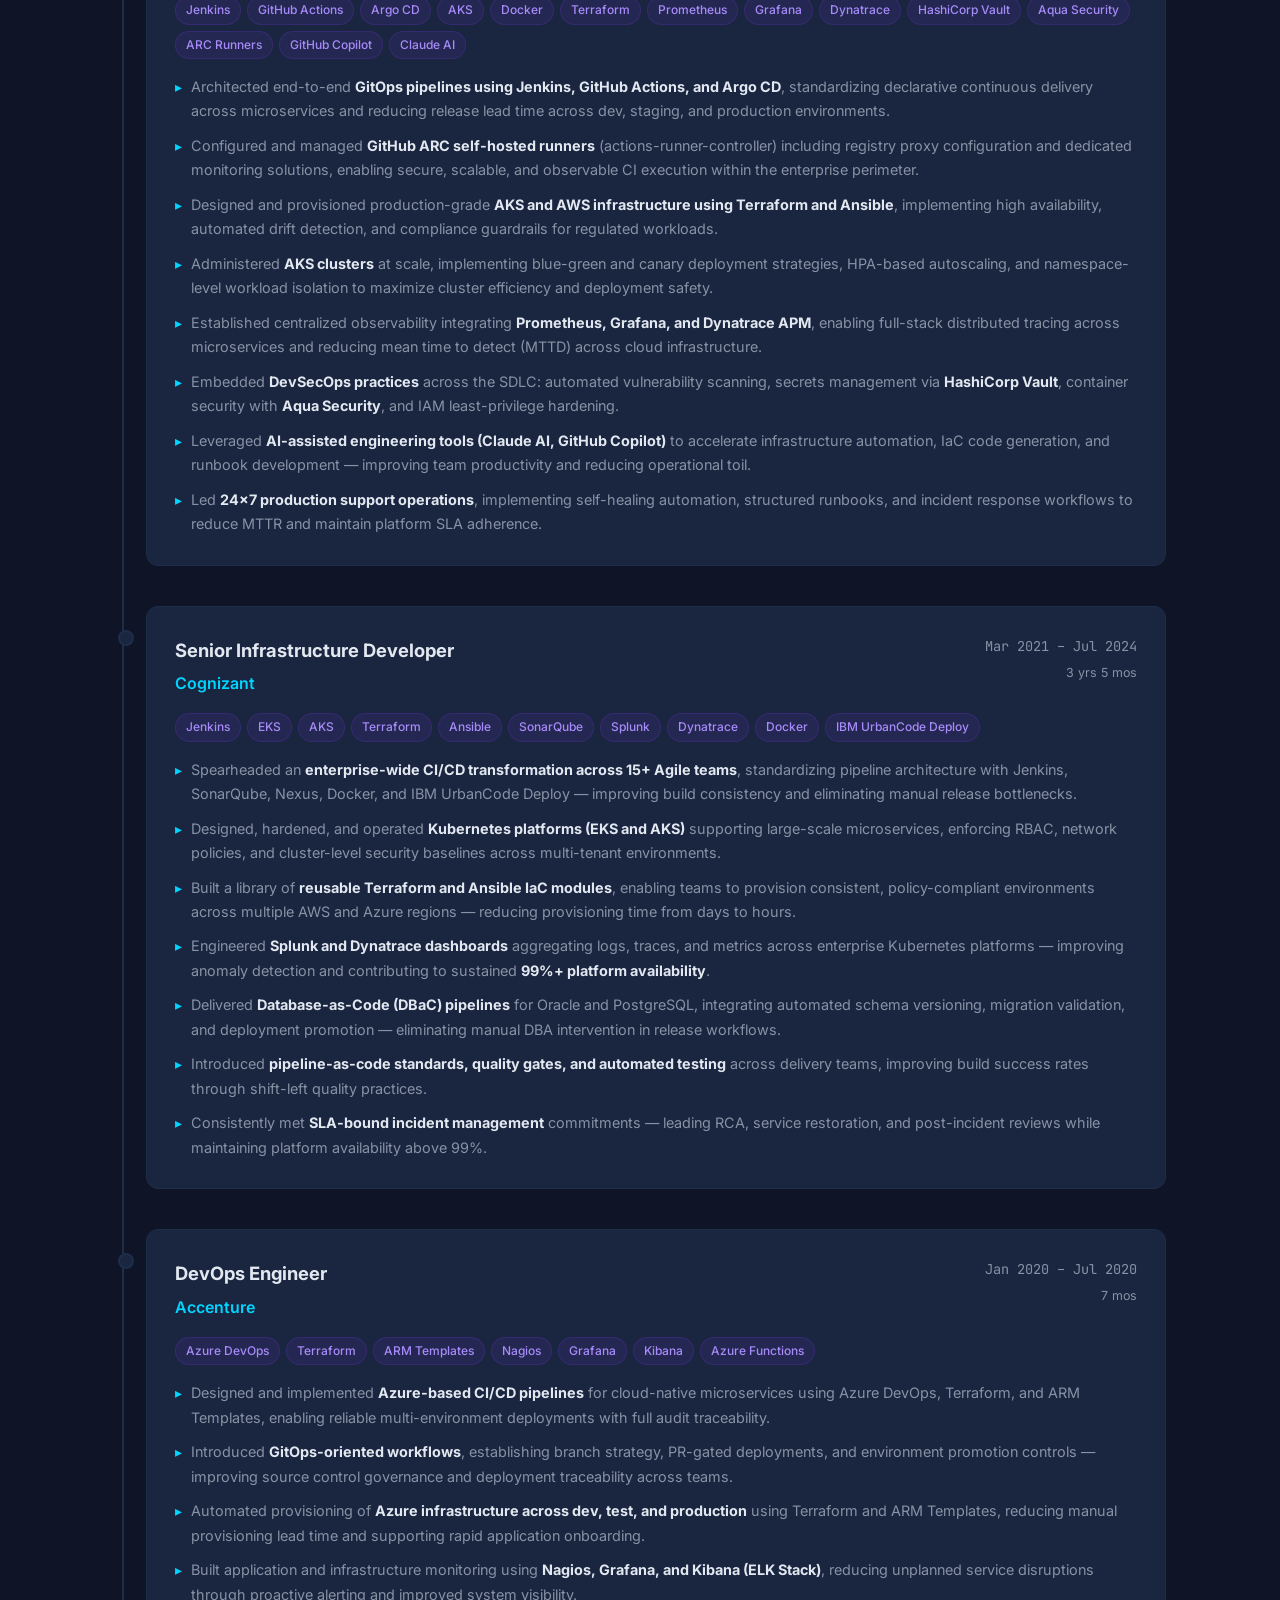
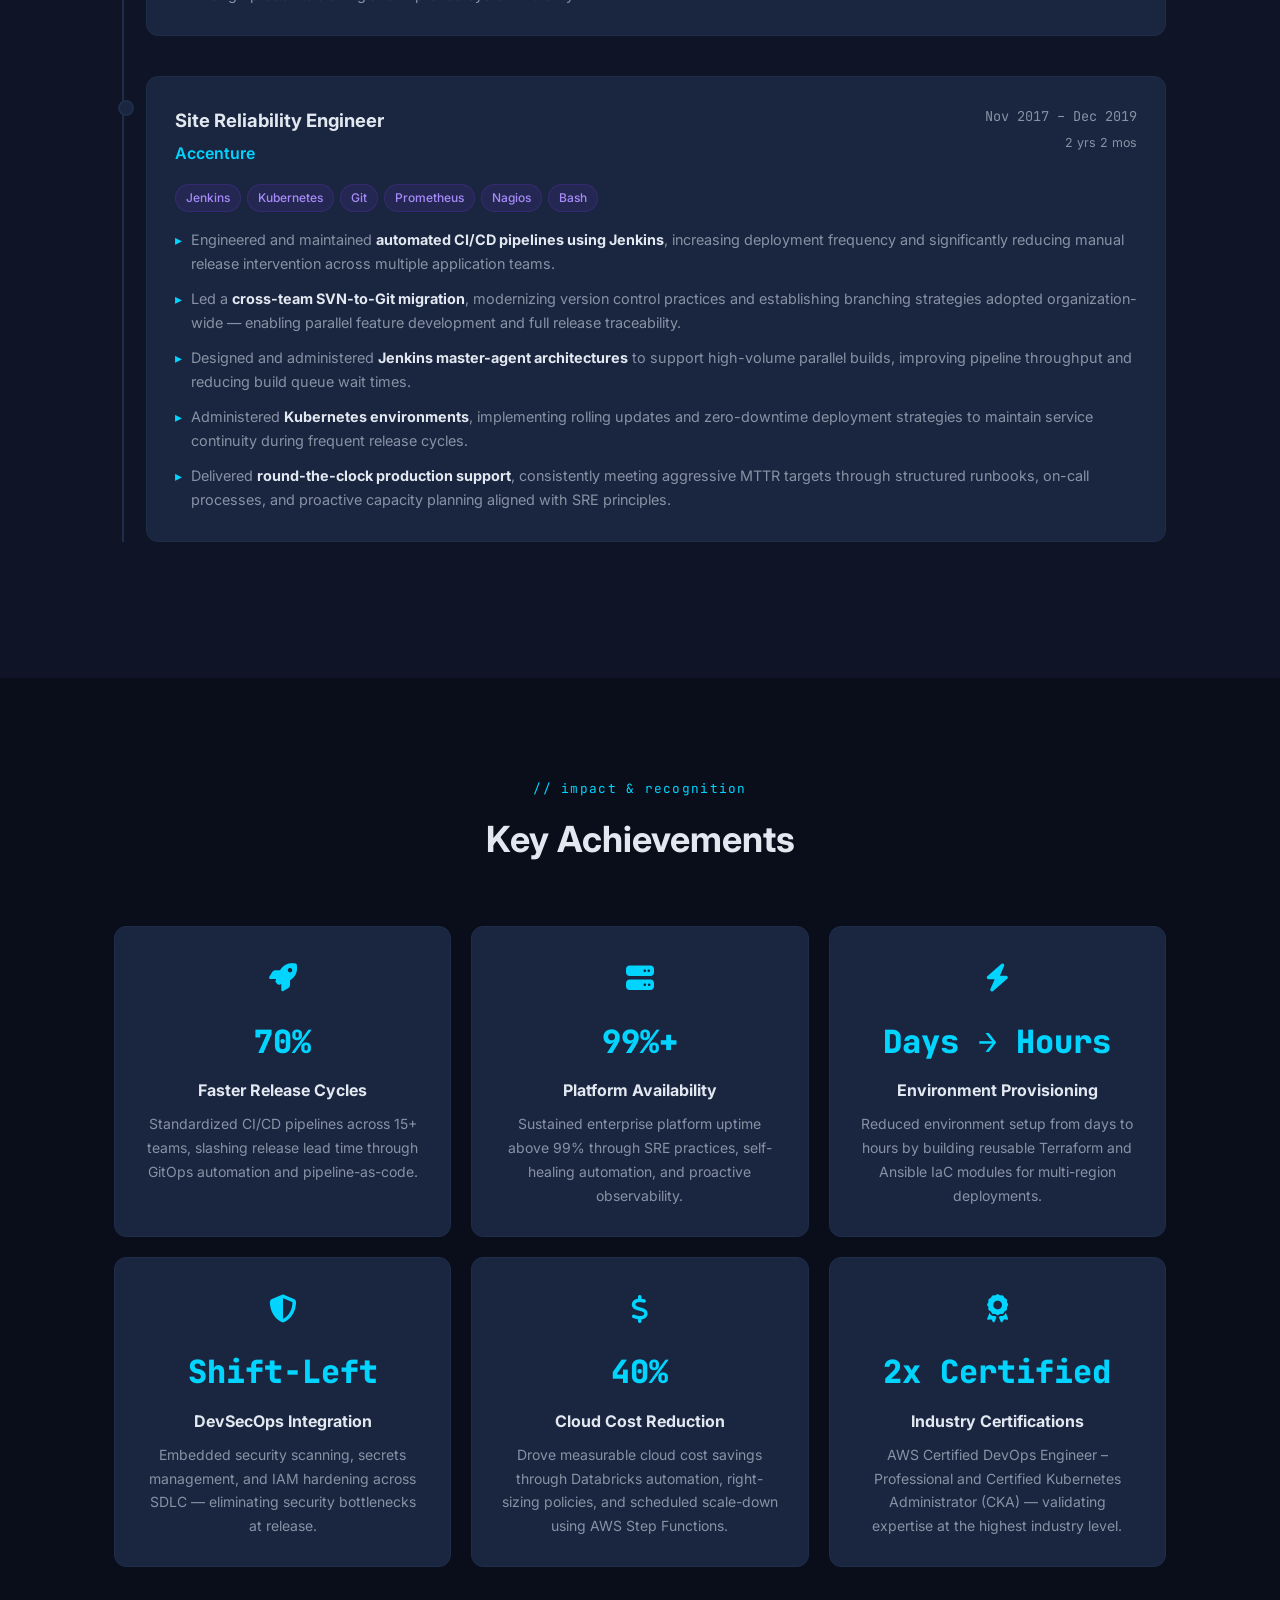
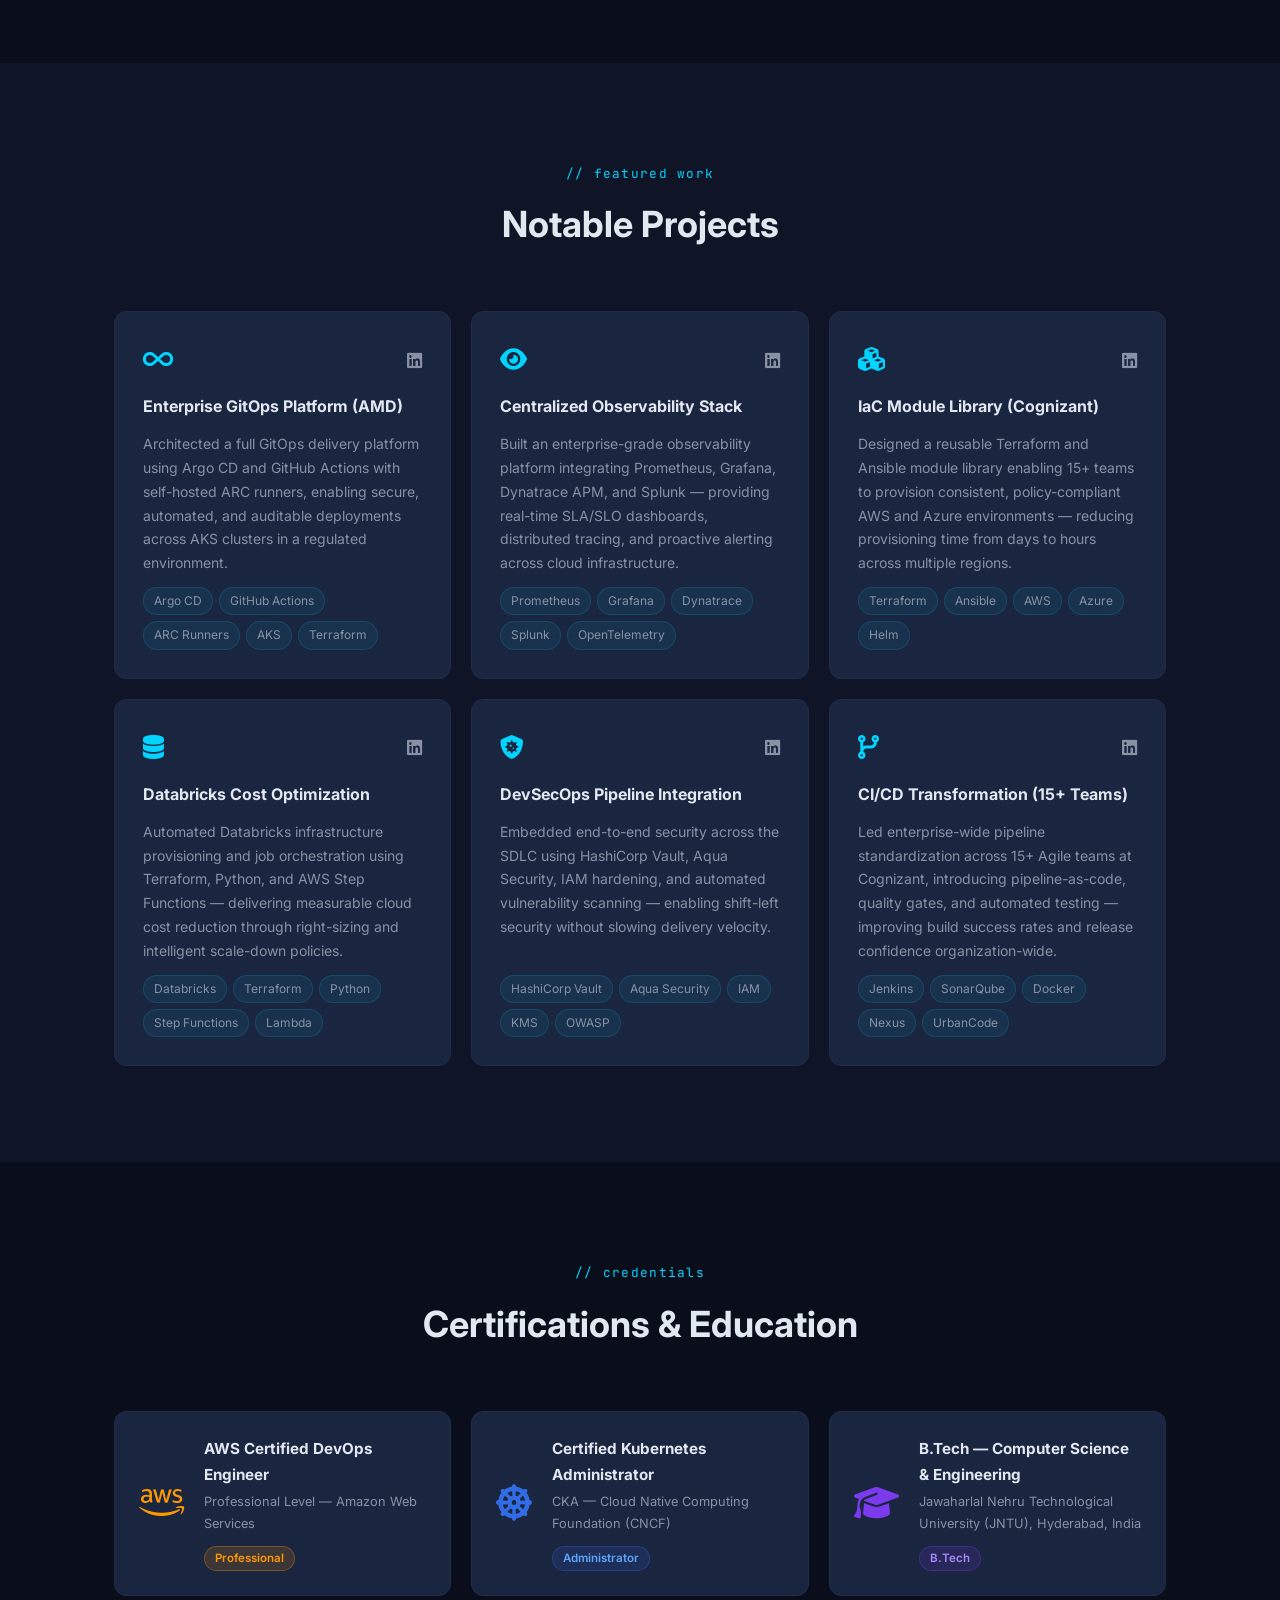
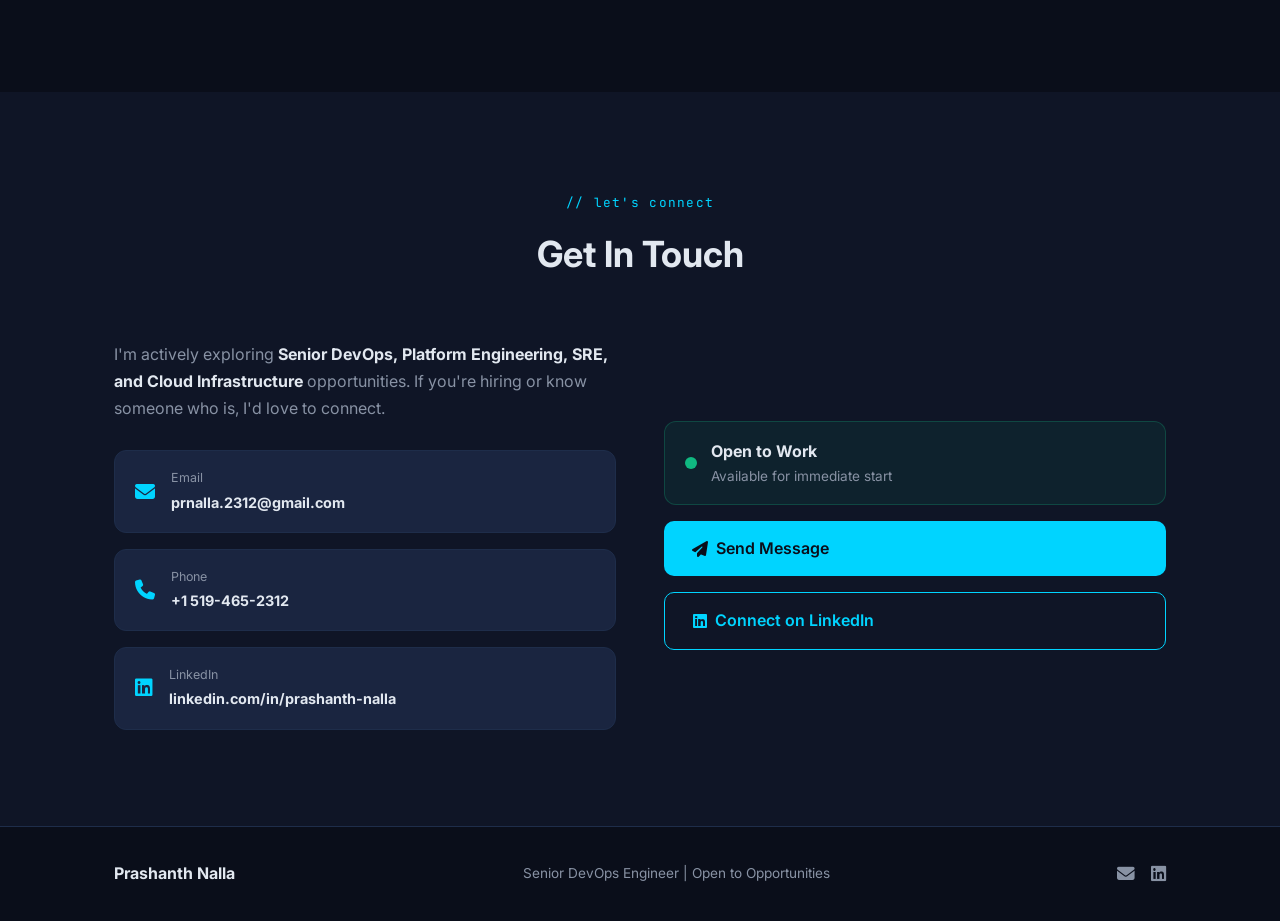
==== commit ddb0f083: "Add profile photo to hero section Added circular profile photo with cyan border/glow next to Open to" ====
--- a/index.html
+++ b/index.html
@@ -18,7 +18,7 @@
   <!-- NAV -->
   <nav id="navbar">
     <div class="nav-container">
-      <a href="#hero" class="nav-logo">PRASHANTH<span class="dot">.</span></a>
+      <a href="#hero" class="nav-logo">PN<span class="dot">.</span></a>
       <ul class="nav-links">
         <li><a href="#about">About</a></li>
         <li><a href="#skills">Skills</a></li>
@@ -40,9 +40,12 @@
       <div class="hero-grid"></div>
     </div>
     <div class="hero-content">
-      <div class="hero-badge">
-        <span class="badge-dot"></span>
-        Open to Opportunities
+      <div class="hero-photo-row">
+        <img src="images/profile.jpg" alt="Prashanth Nalla" class="hero-photo" />
+        <div class="hero-badge">
+          <span class="badge-dot"></span>
+          Open to Opportunities
+        </div>
       </div>
       <h1 class="hero-name">Prashanth <span class="accent">Nalla</span></h1>
       <h2 class="hero-title">
--- a/style.css
+++ b/style.css
@@ -102,11 +102,18 @@
   background-size: 60px 60px;
 }
 .hero-content { flex: 1; min-width: 300px; }
+.hero-photo-row { display: flex; align-items: center; gap: 18px; margin-bottom: 20px; }
+.hero-photo {
+  width: 80px; height: 80px; border-radius: 50%;
+  border: 3px solid var(--accent);
+  box-shadow: 0 0 20px rgba(0,212,255,.3);
+  object-fit: cover; flex-shrink: 0;
+}
 .hero-badge {
   display: inline-flex; align-items: center; gap: 8px;
   background: rgba(16,185,129,.12); border: 1px solid rgba(16,185,129,.3);
   color: var(--green); padding: 6px 14px; border-radius: 100px;
-  font-size: .8rem; font-weight: 600; margin-bottom: 20px;
+  font-size: .8rem; font-weight: 600;
 }
 .badge-dot { width: 8px; height: 8px; background: var(--green); border-radius: 50%; animation: pulse 2s infinite; }
 @keyframes pulse { 0%,100%{opacity:1;transform:scale(1)} 50%{opacity:.5;transform:scale(.8)} }
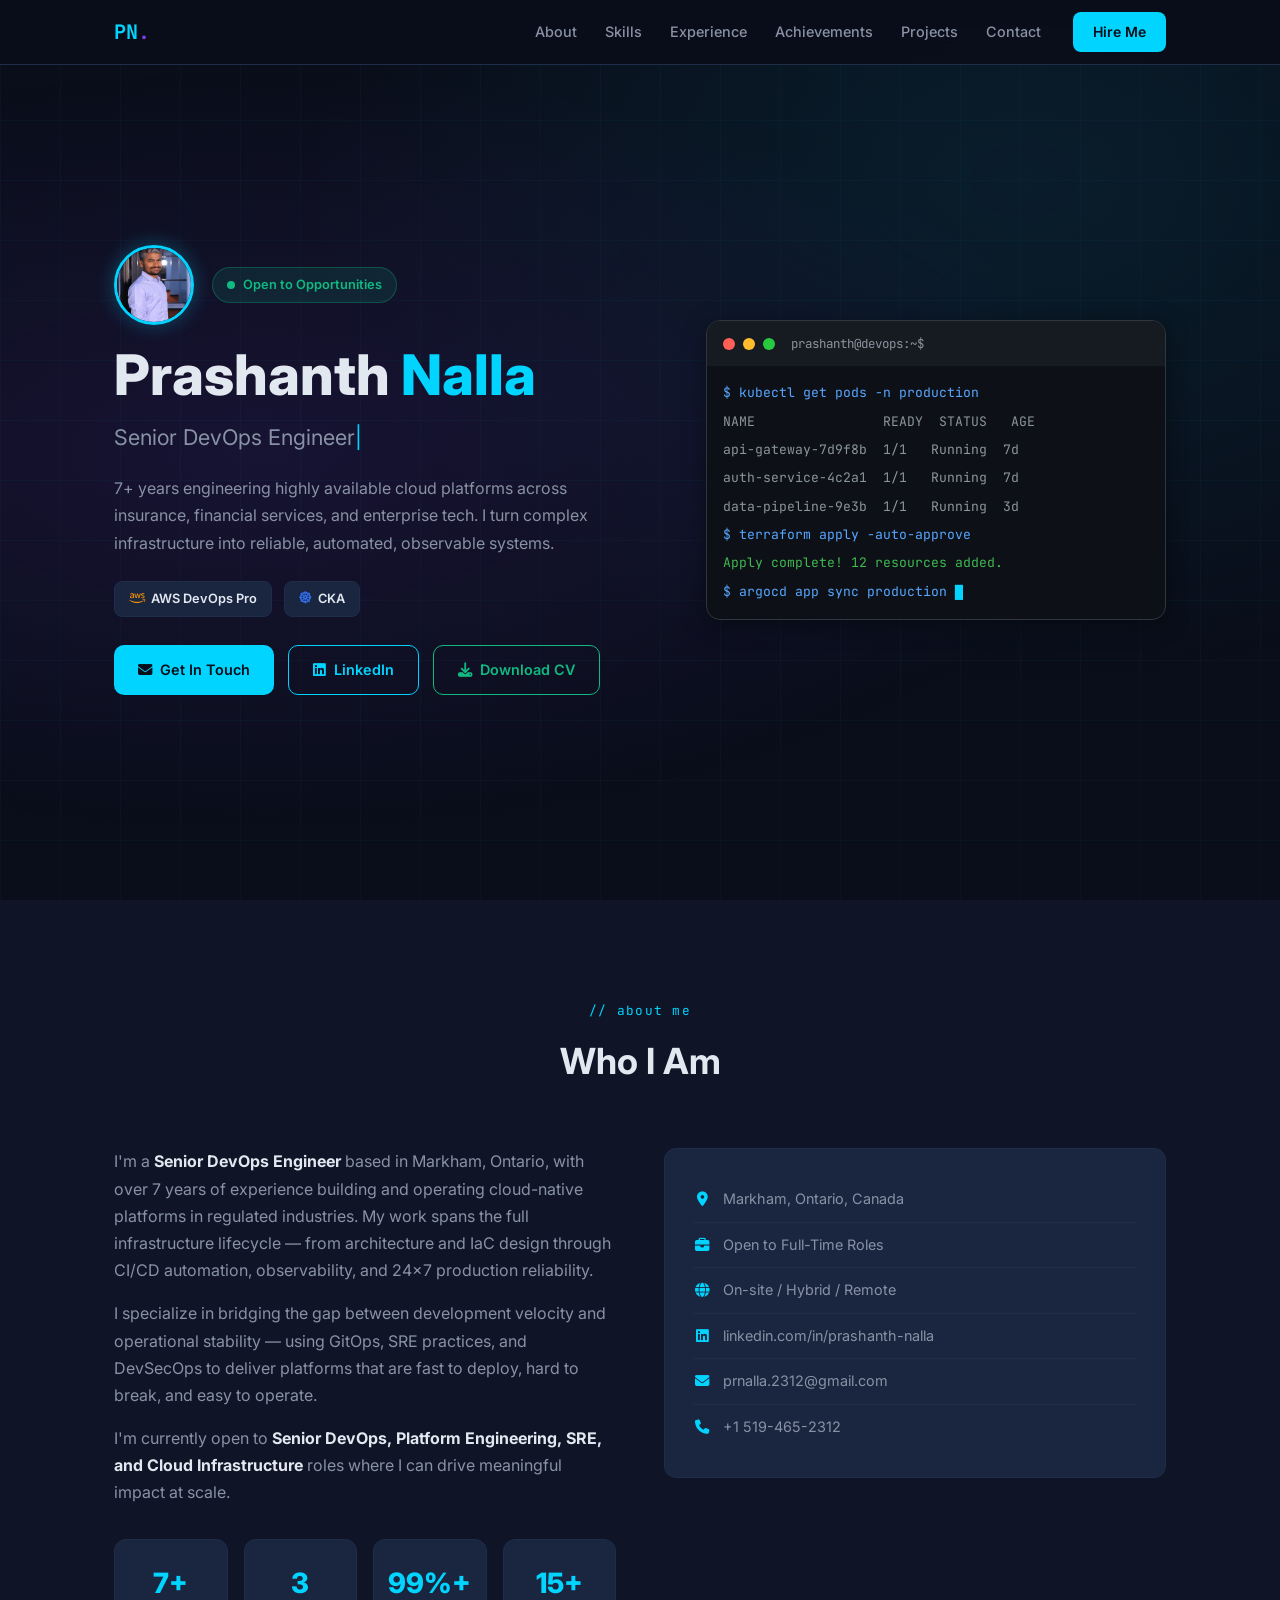
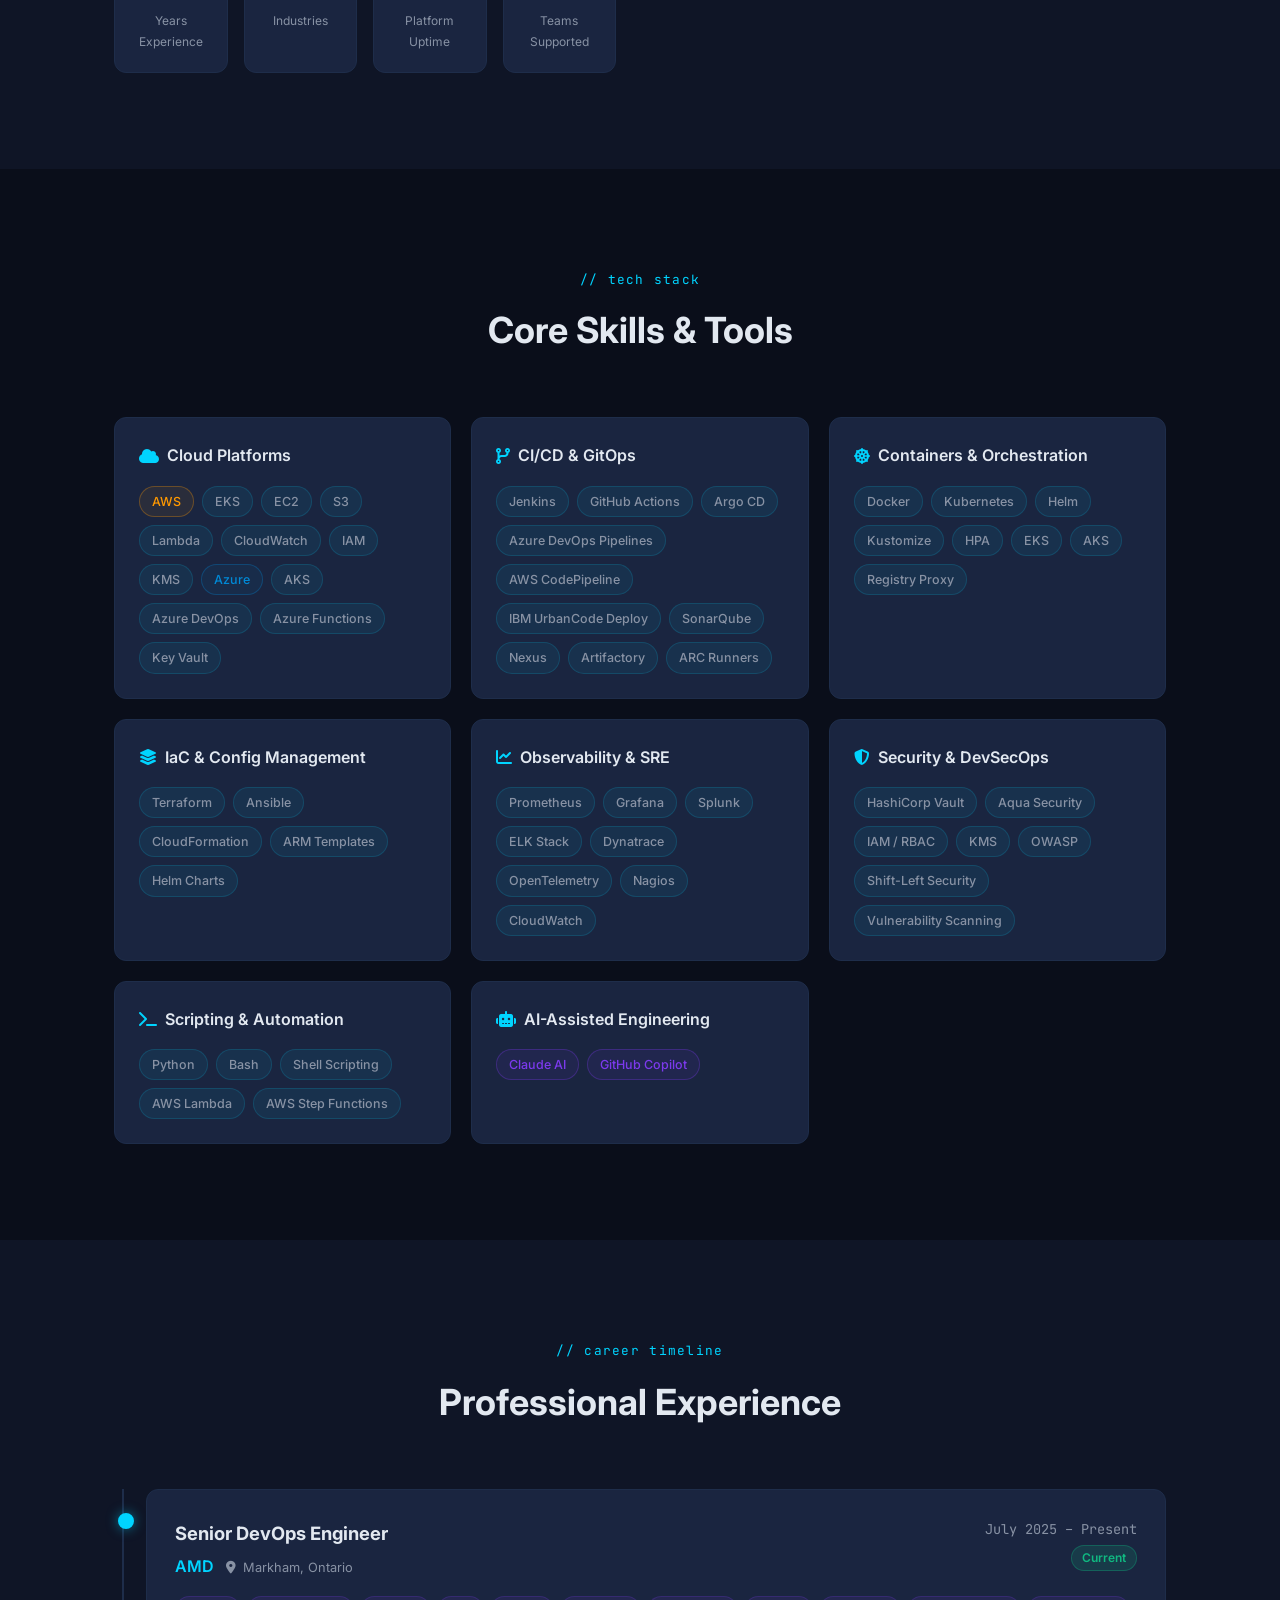
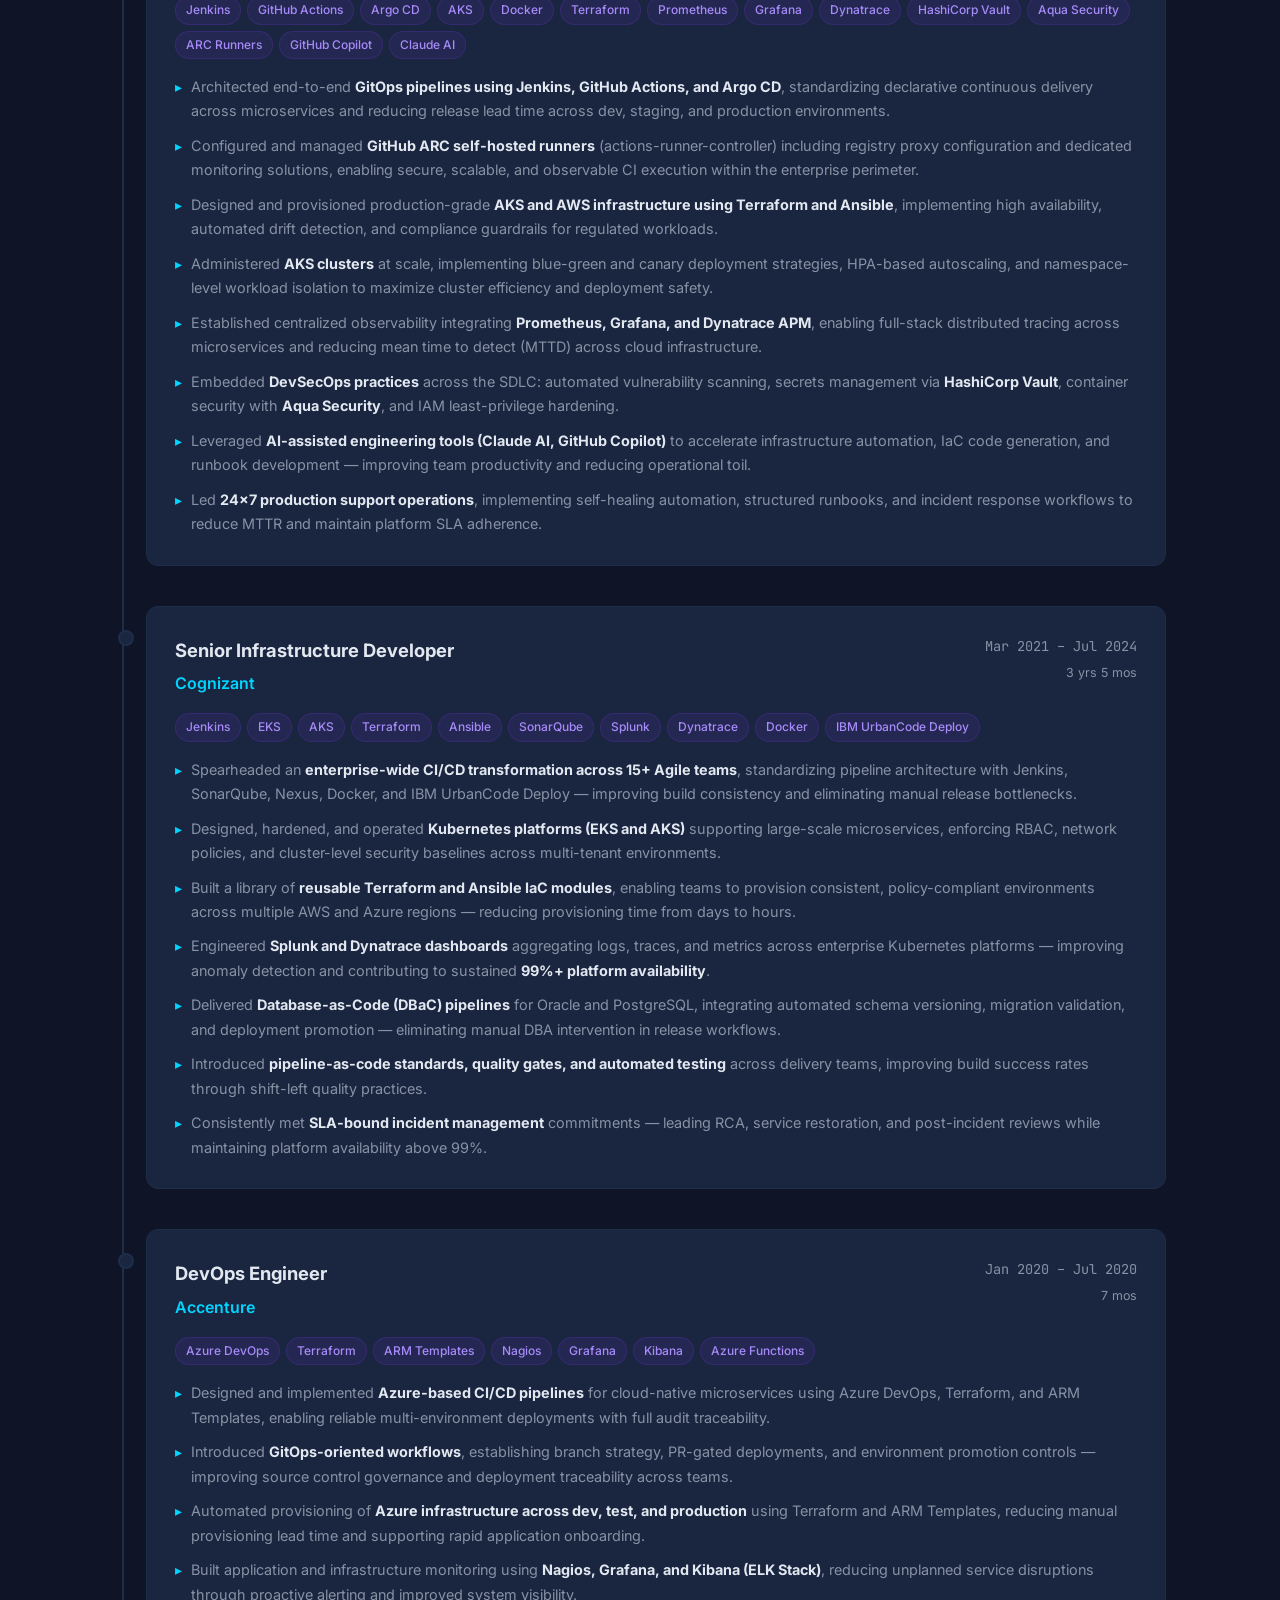
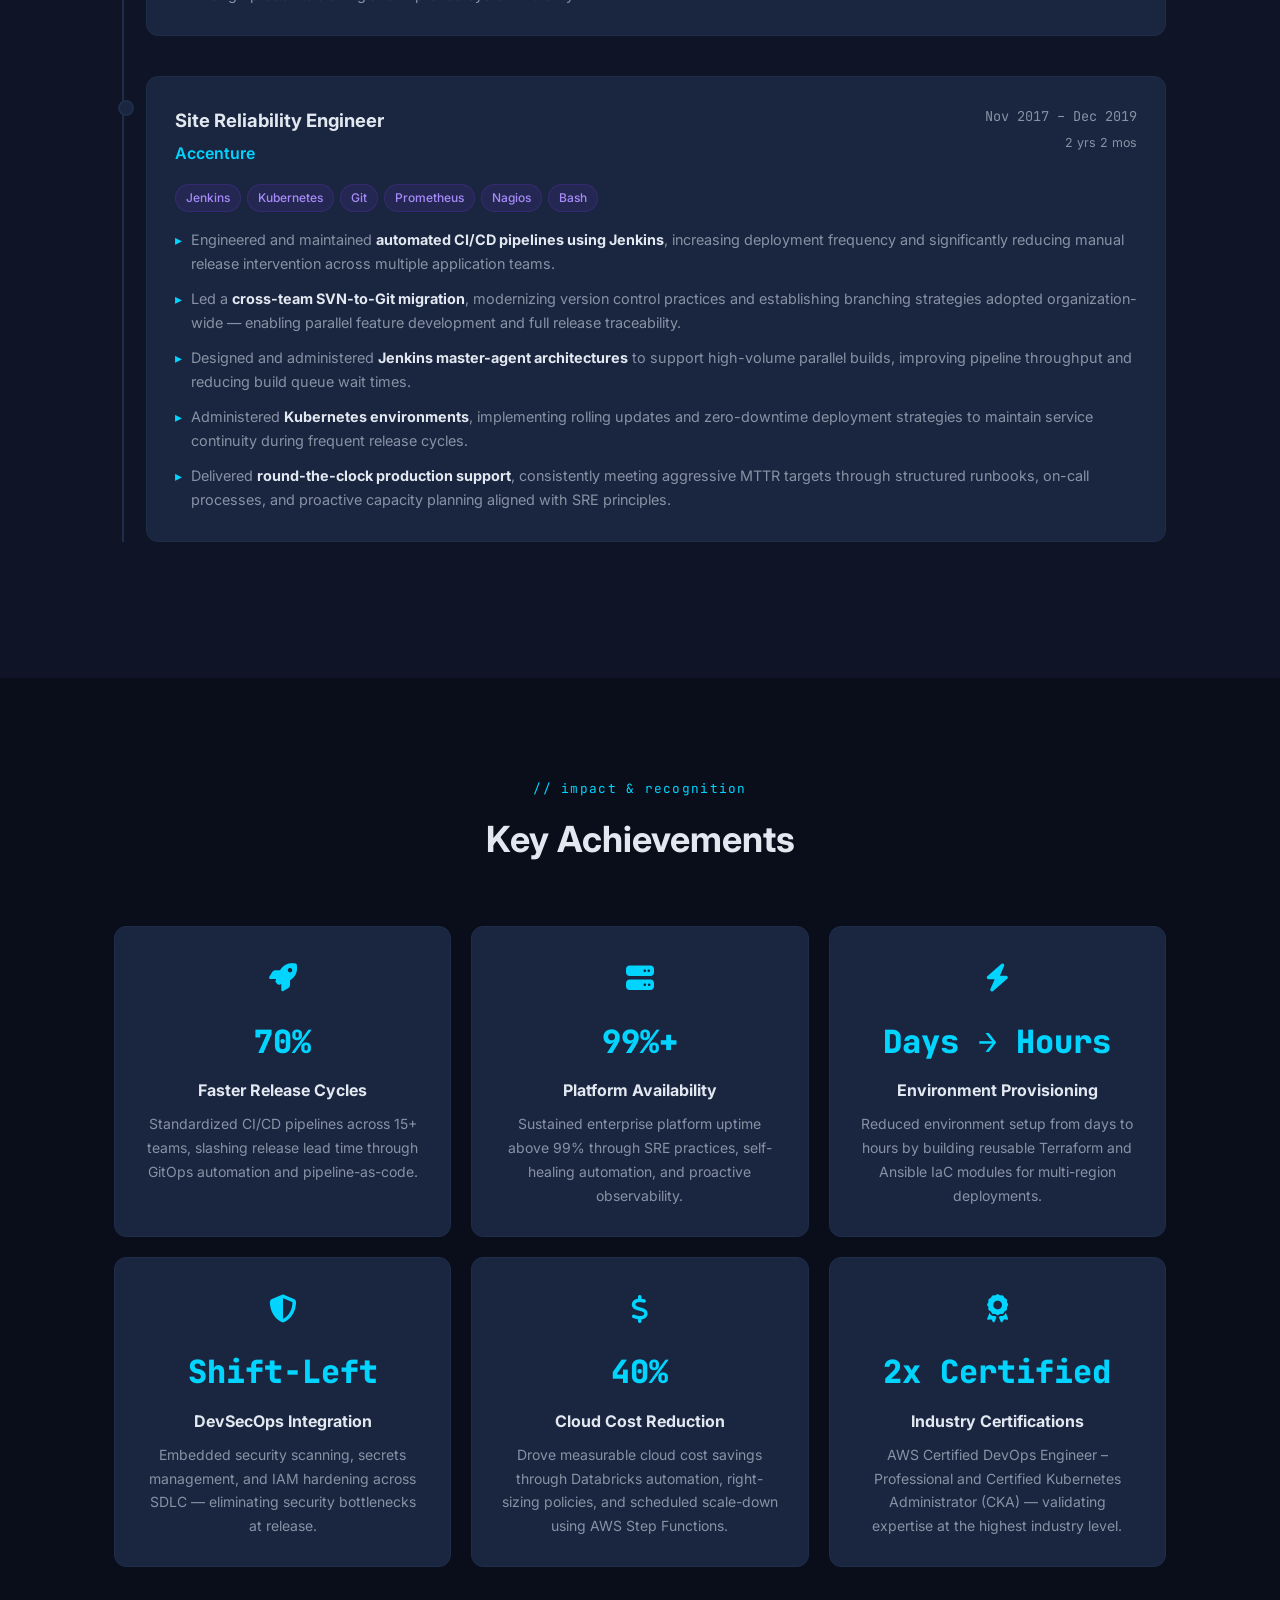
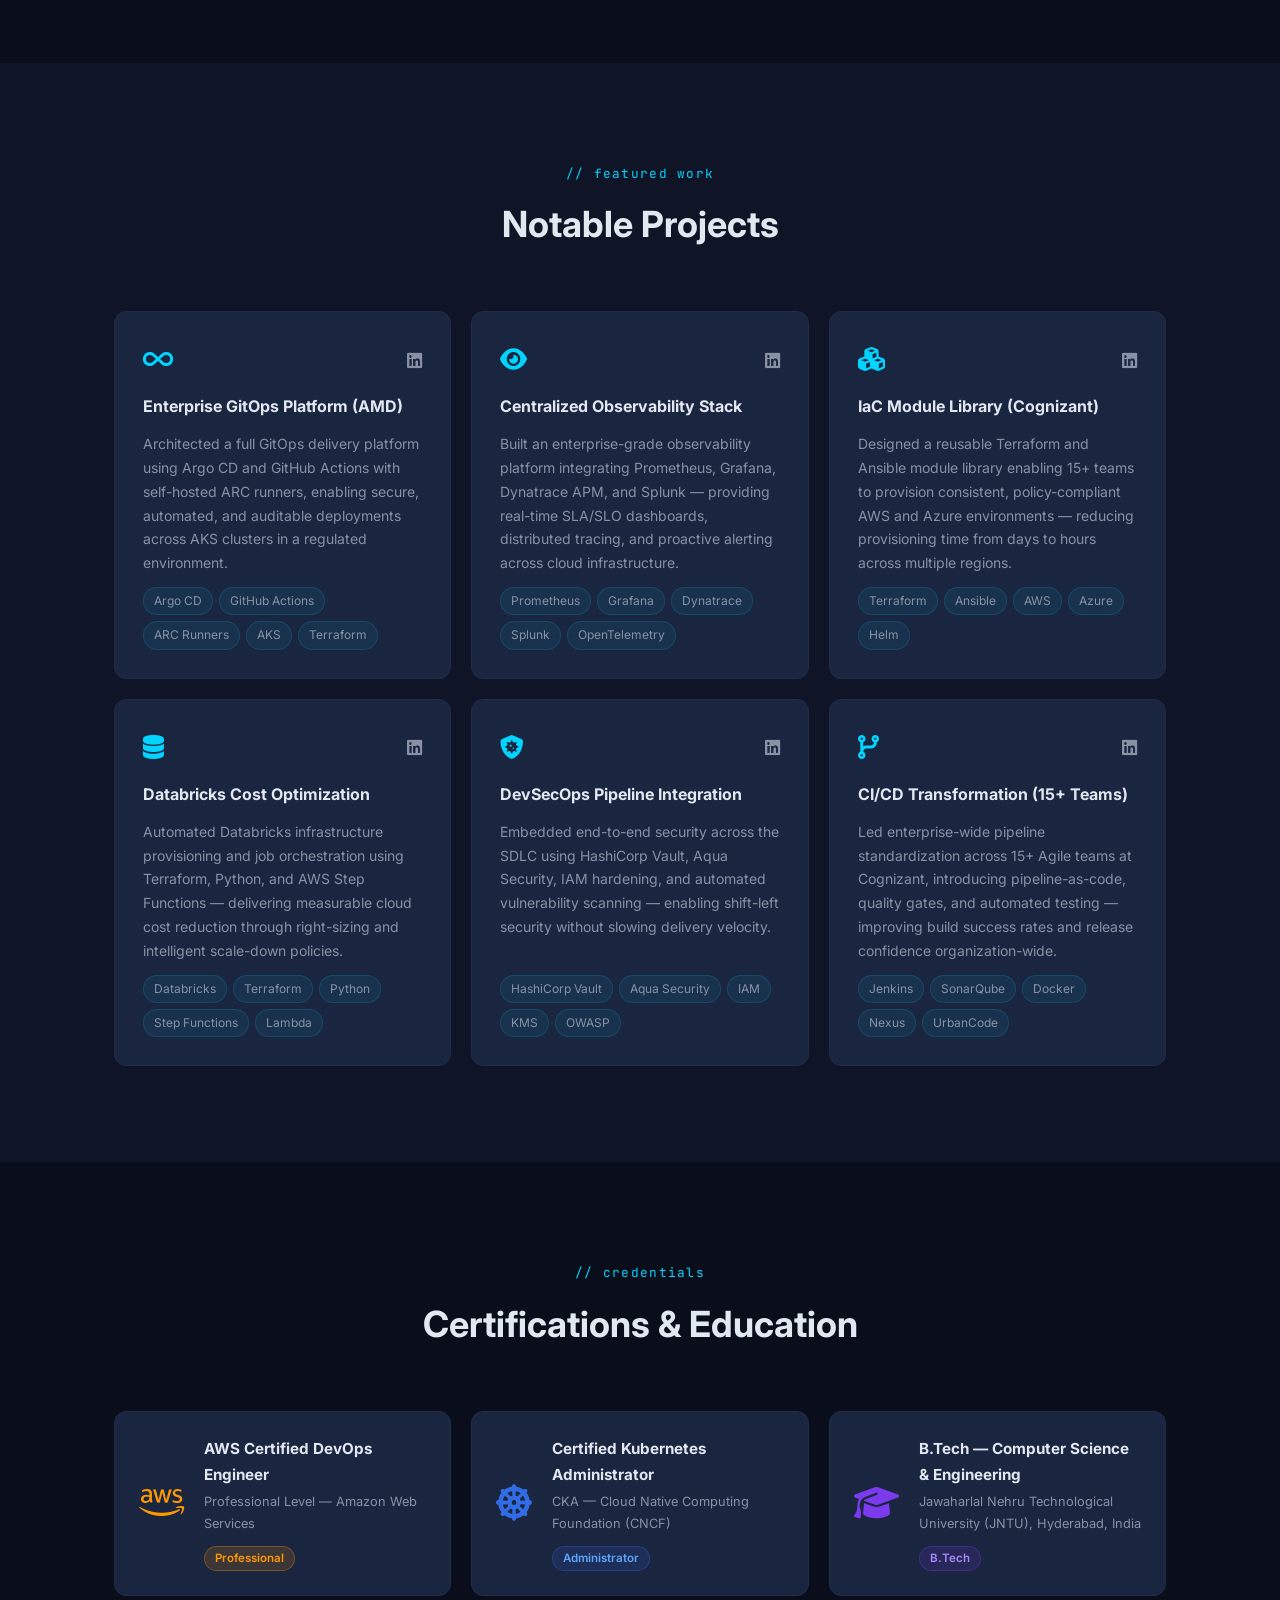
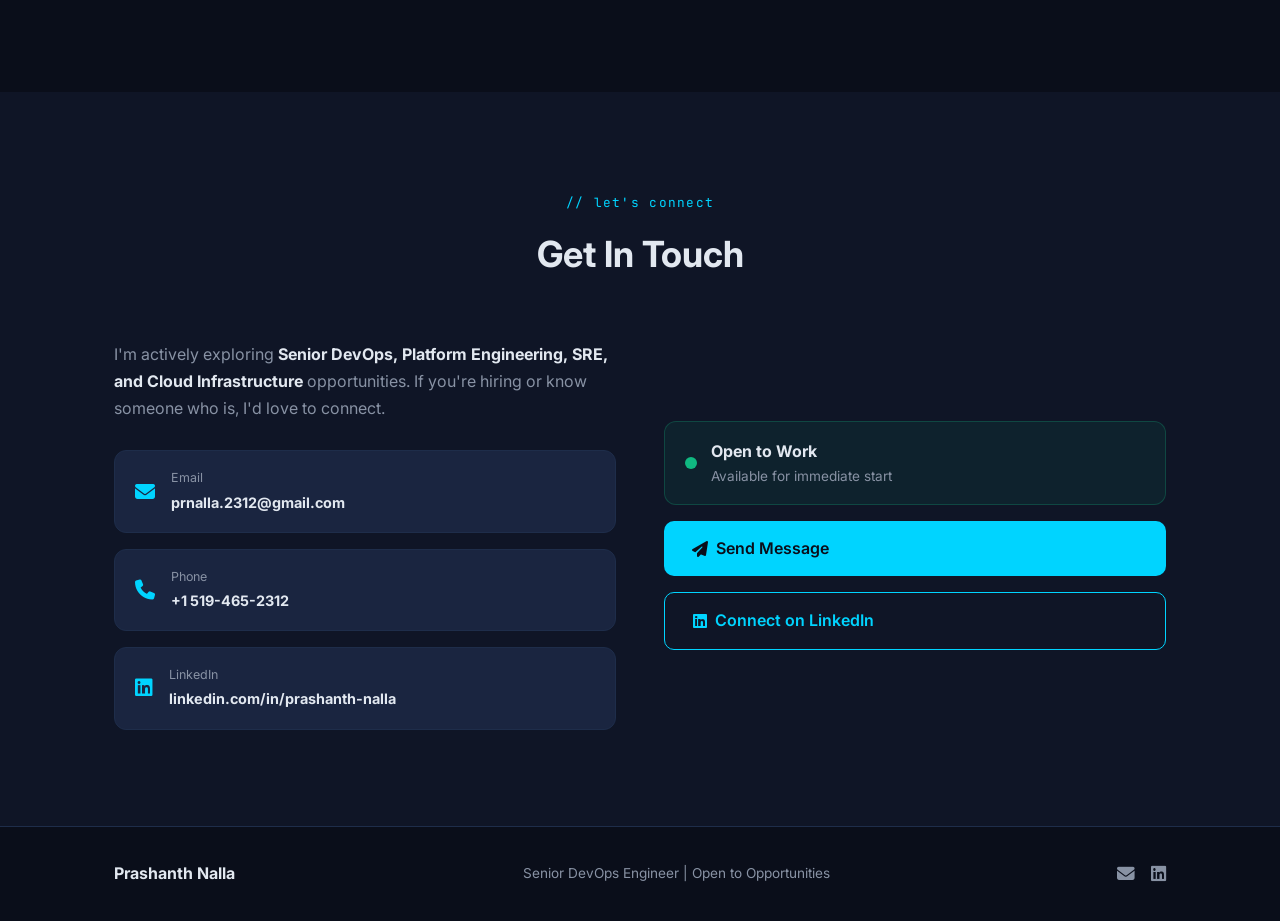
==== commit 1e96f733: "Add profile photo" ====
--- a/index.html
+++ b/index.html
@@ -41,7 +41,7 @@
     </div>
     <div class="hero-content">
       <div class="hero-photo-row">
-        <img src="images/profile.jpg" alt="Prashanth Nalla" class="hero-photo" />
+        <img src="images/CuteBoy.jpg" alt="Prashanth Nalla" class="hero-photo" />
         <div class="hero-badge">
           <span class="badge-dot"></span>
           Open to Opportunities
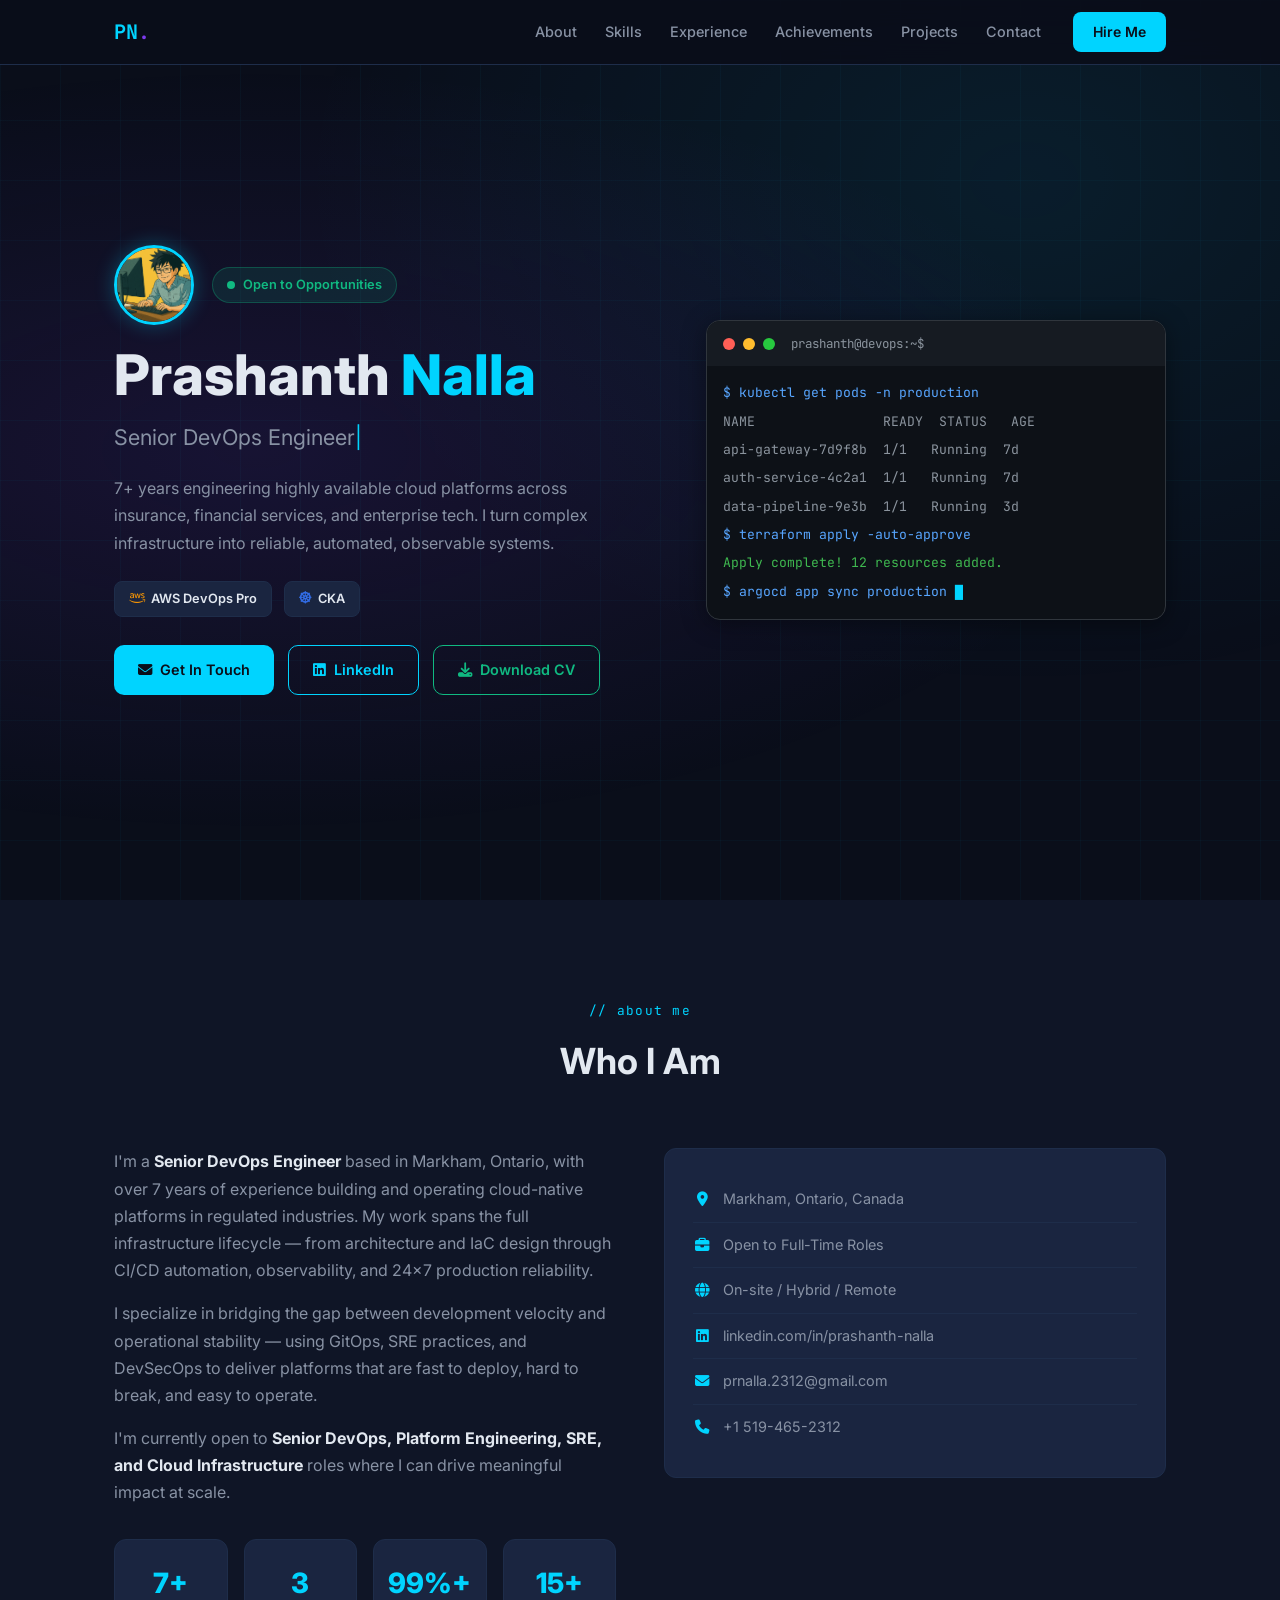
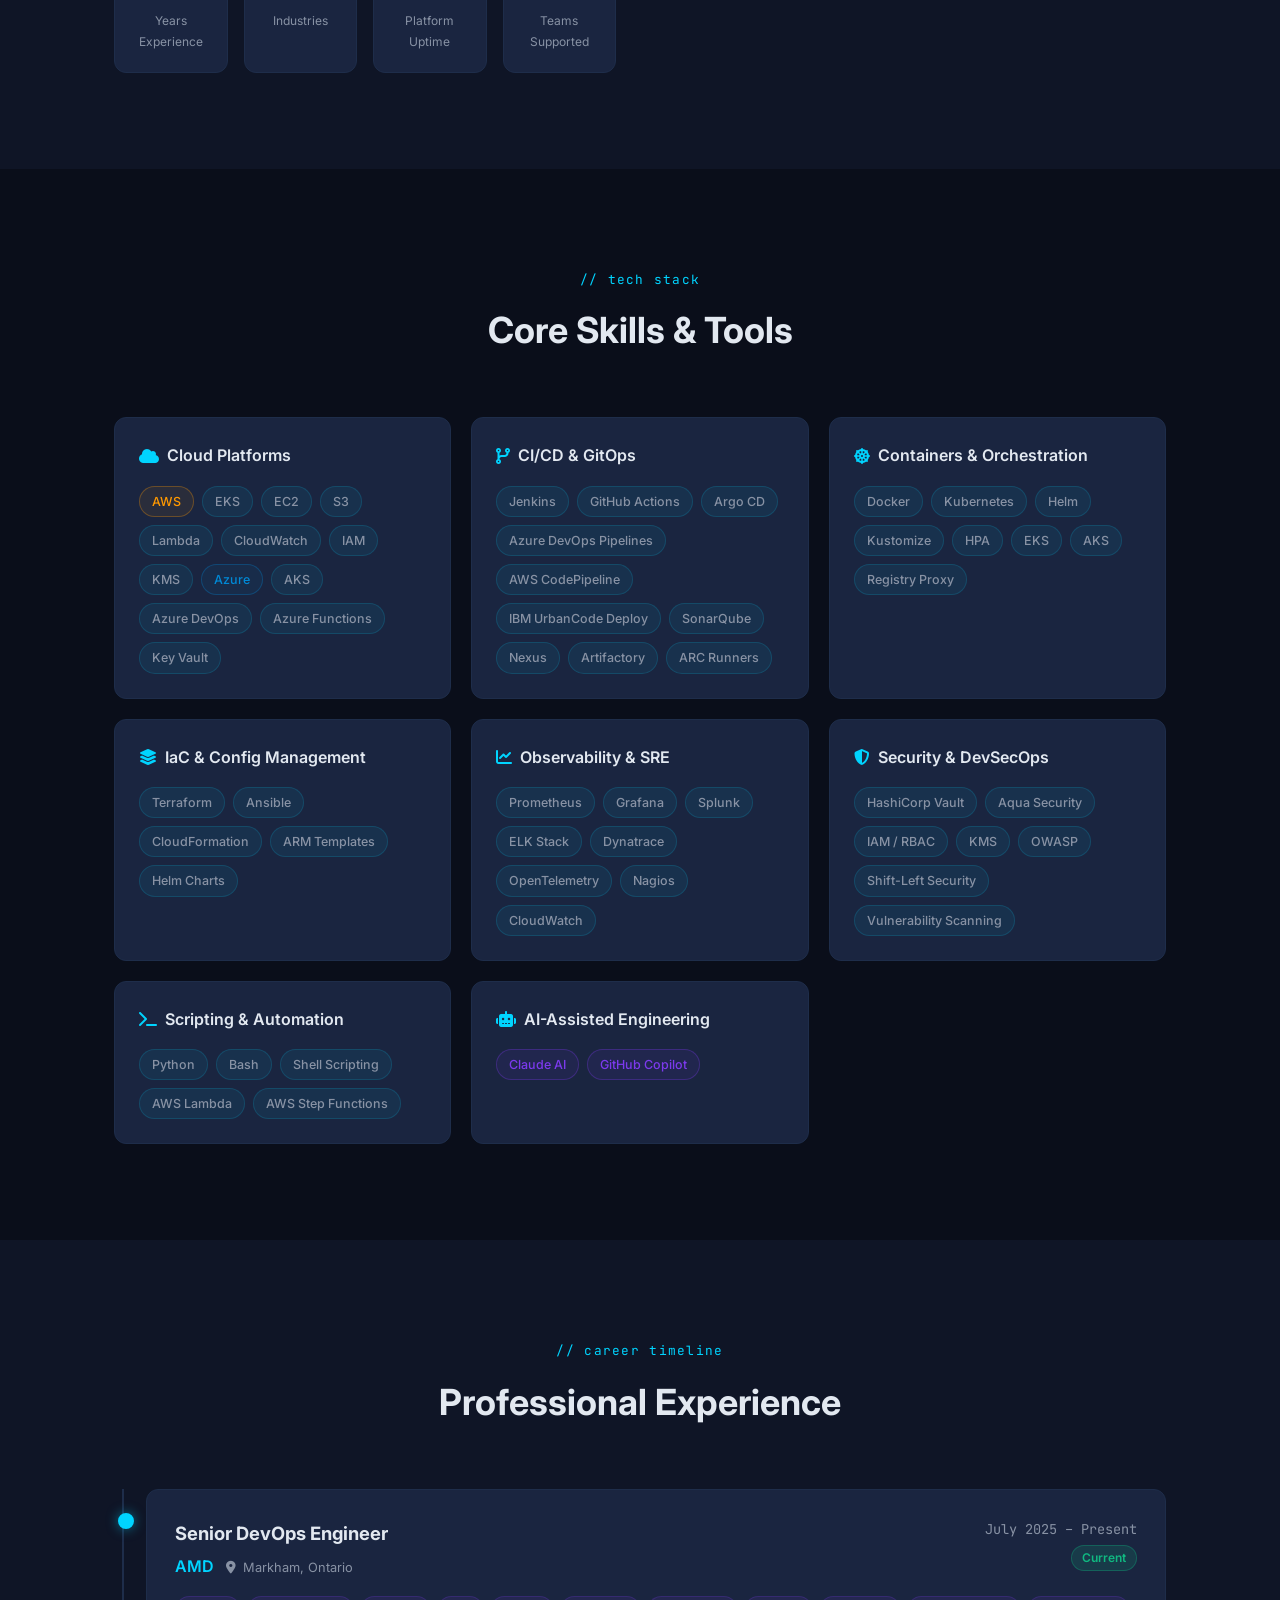
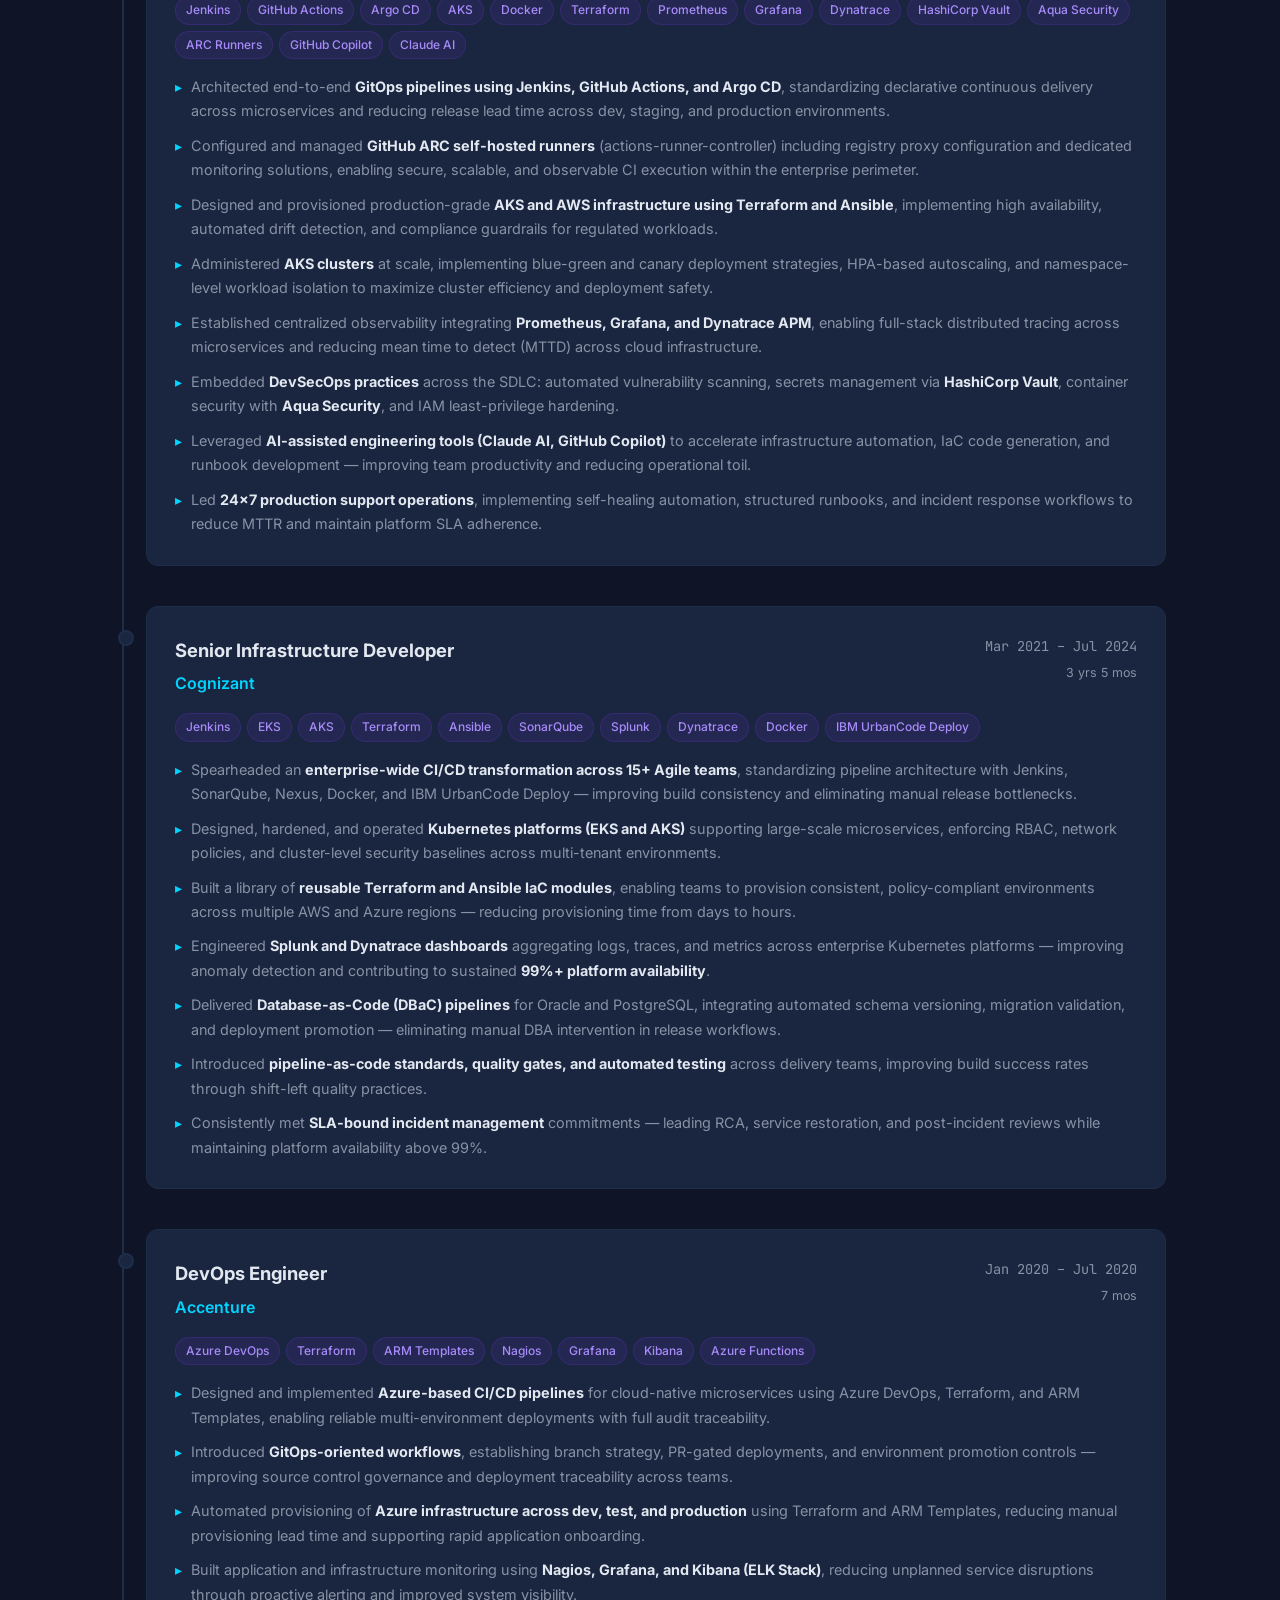
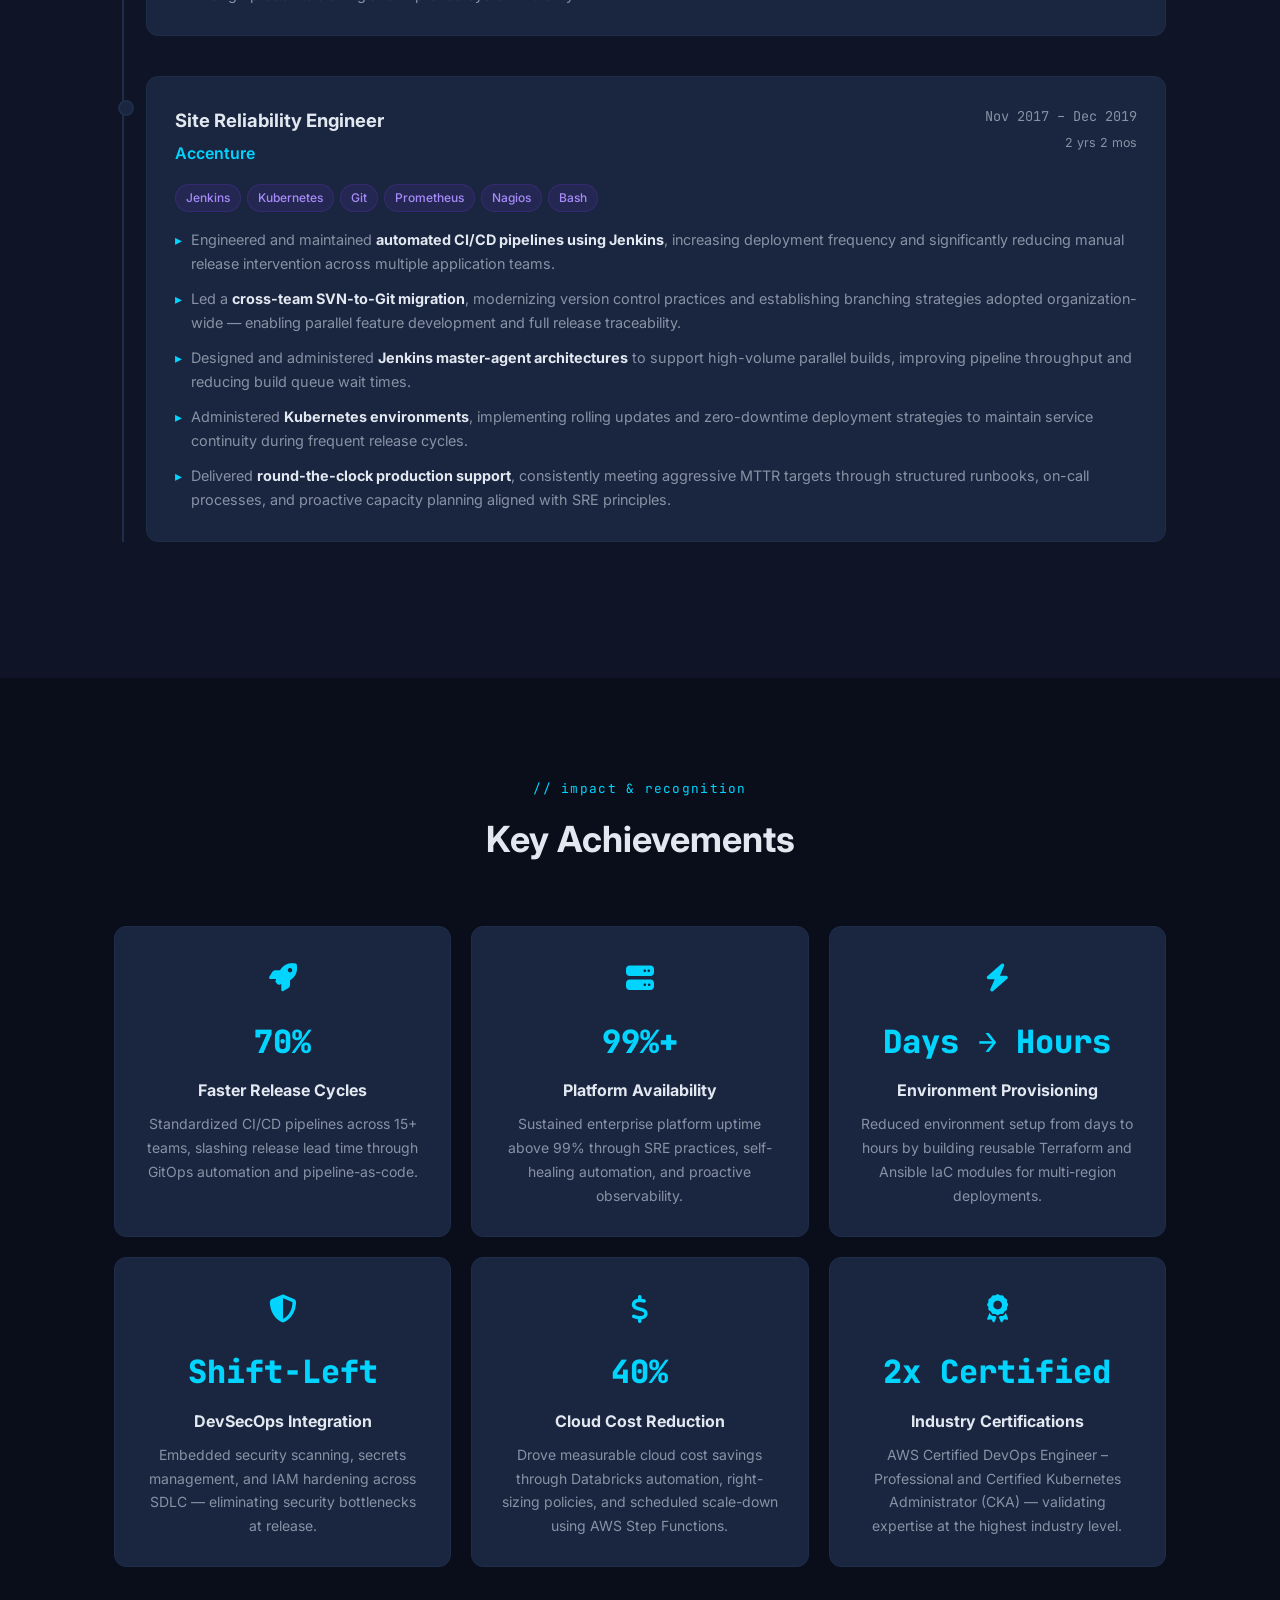
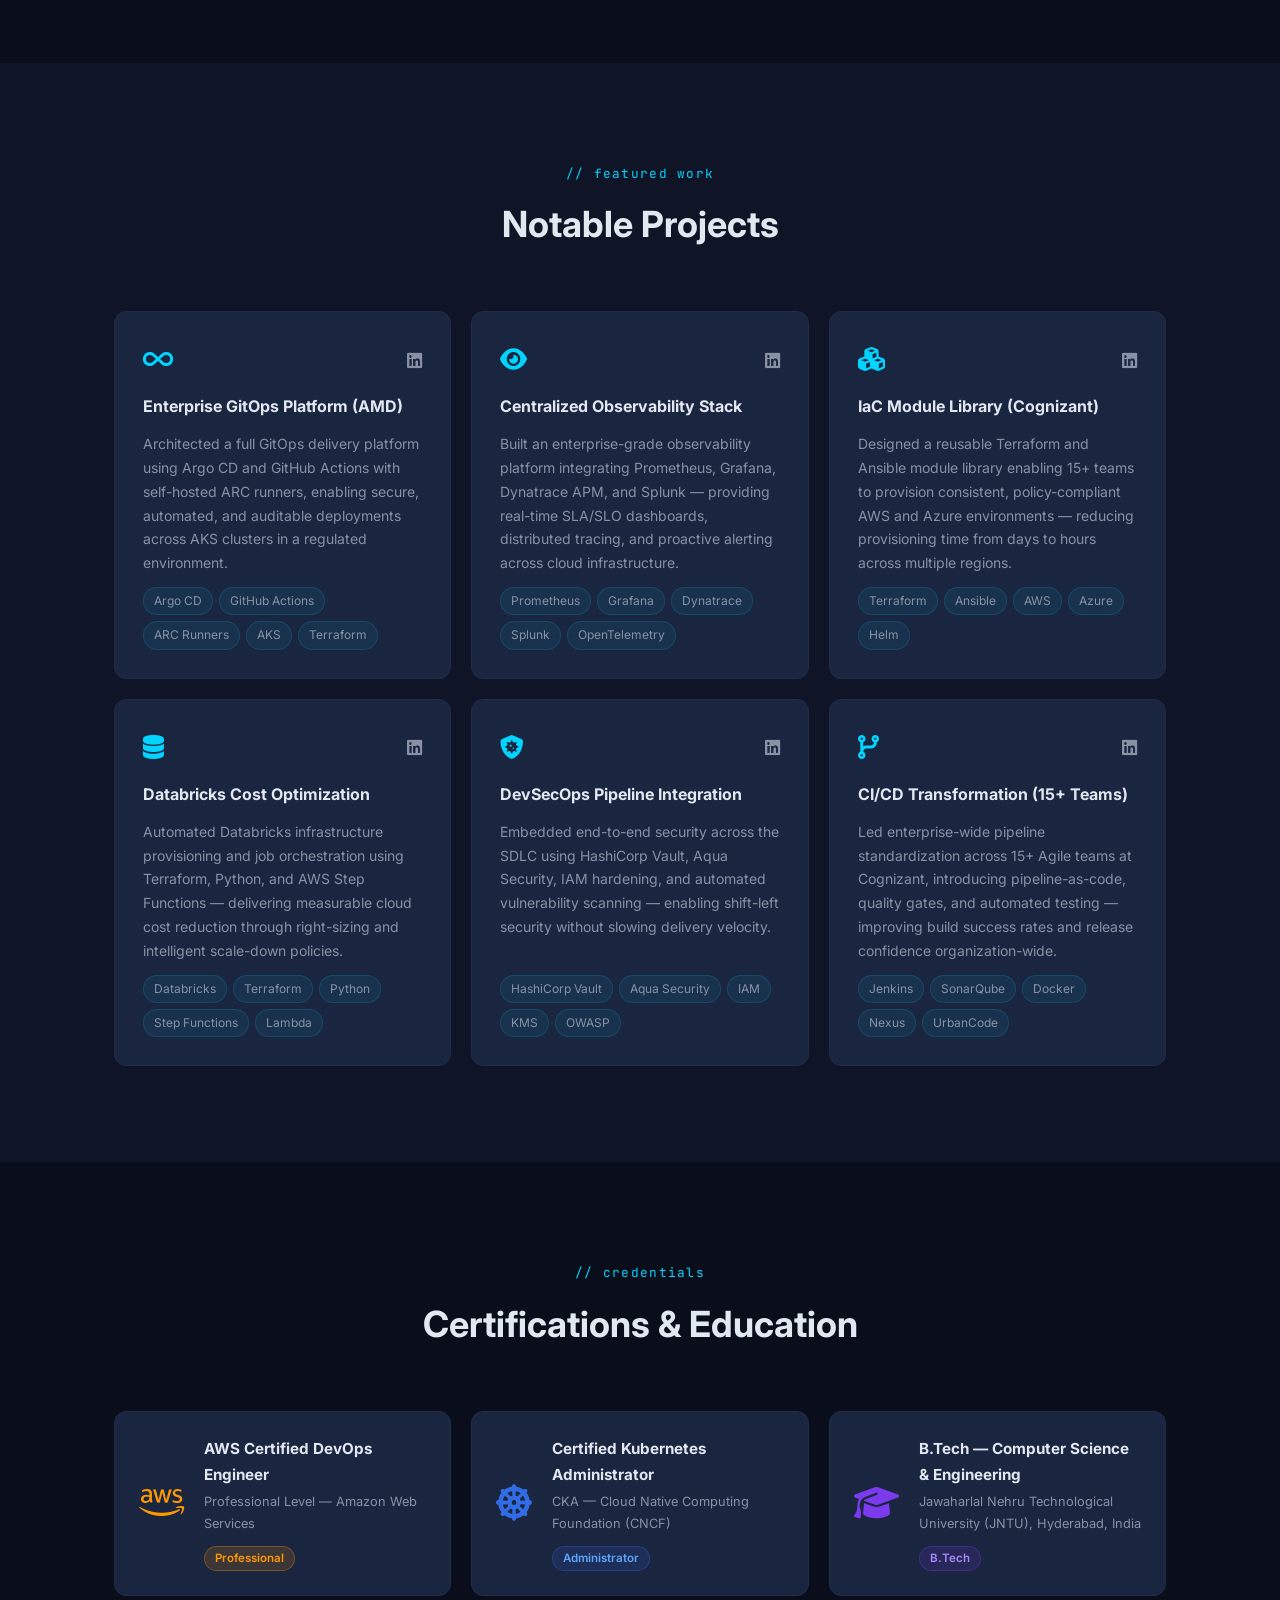
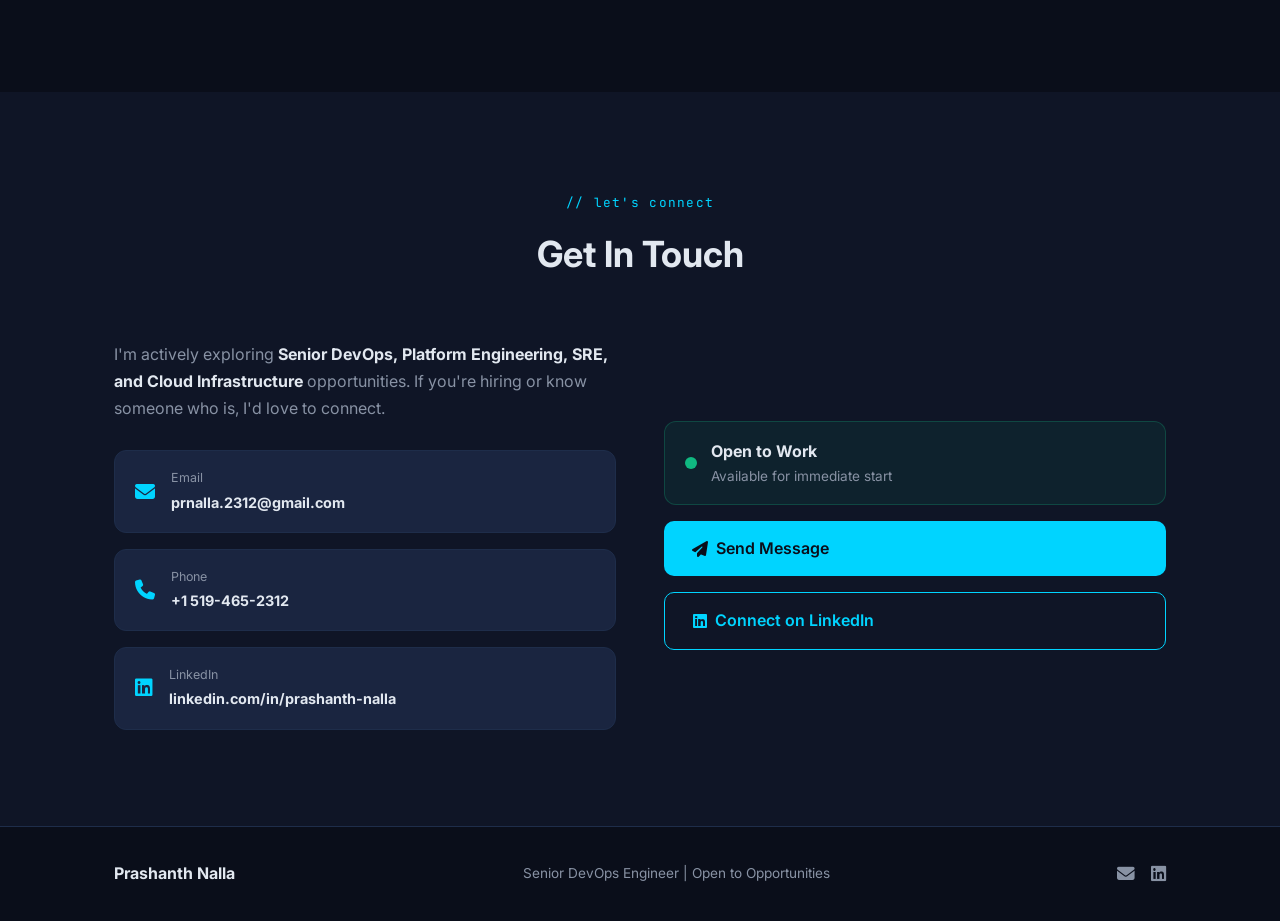
==== commit cad015b2: "profile updated" ====
--- a/index.html
+++ b/index.html
@@ -41,7 +41,7 @@
     </div>
     <div class="hero-content">
       <div class="hero-photo-row">
-        <img src="images/CuteBoy.jpg" alt="Prashanth Nalla" class="hero-photo" />
+        <img src="images/profile.jpg" alt="Prashanth Nalla" class="hero-photo" />
         <div class="hero-badge">
           <span class="badge-dot"></span>
           Open to Opportunities
